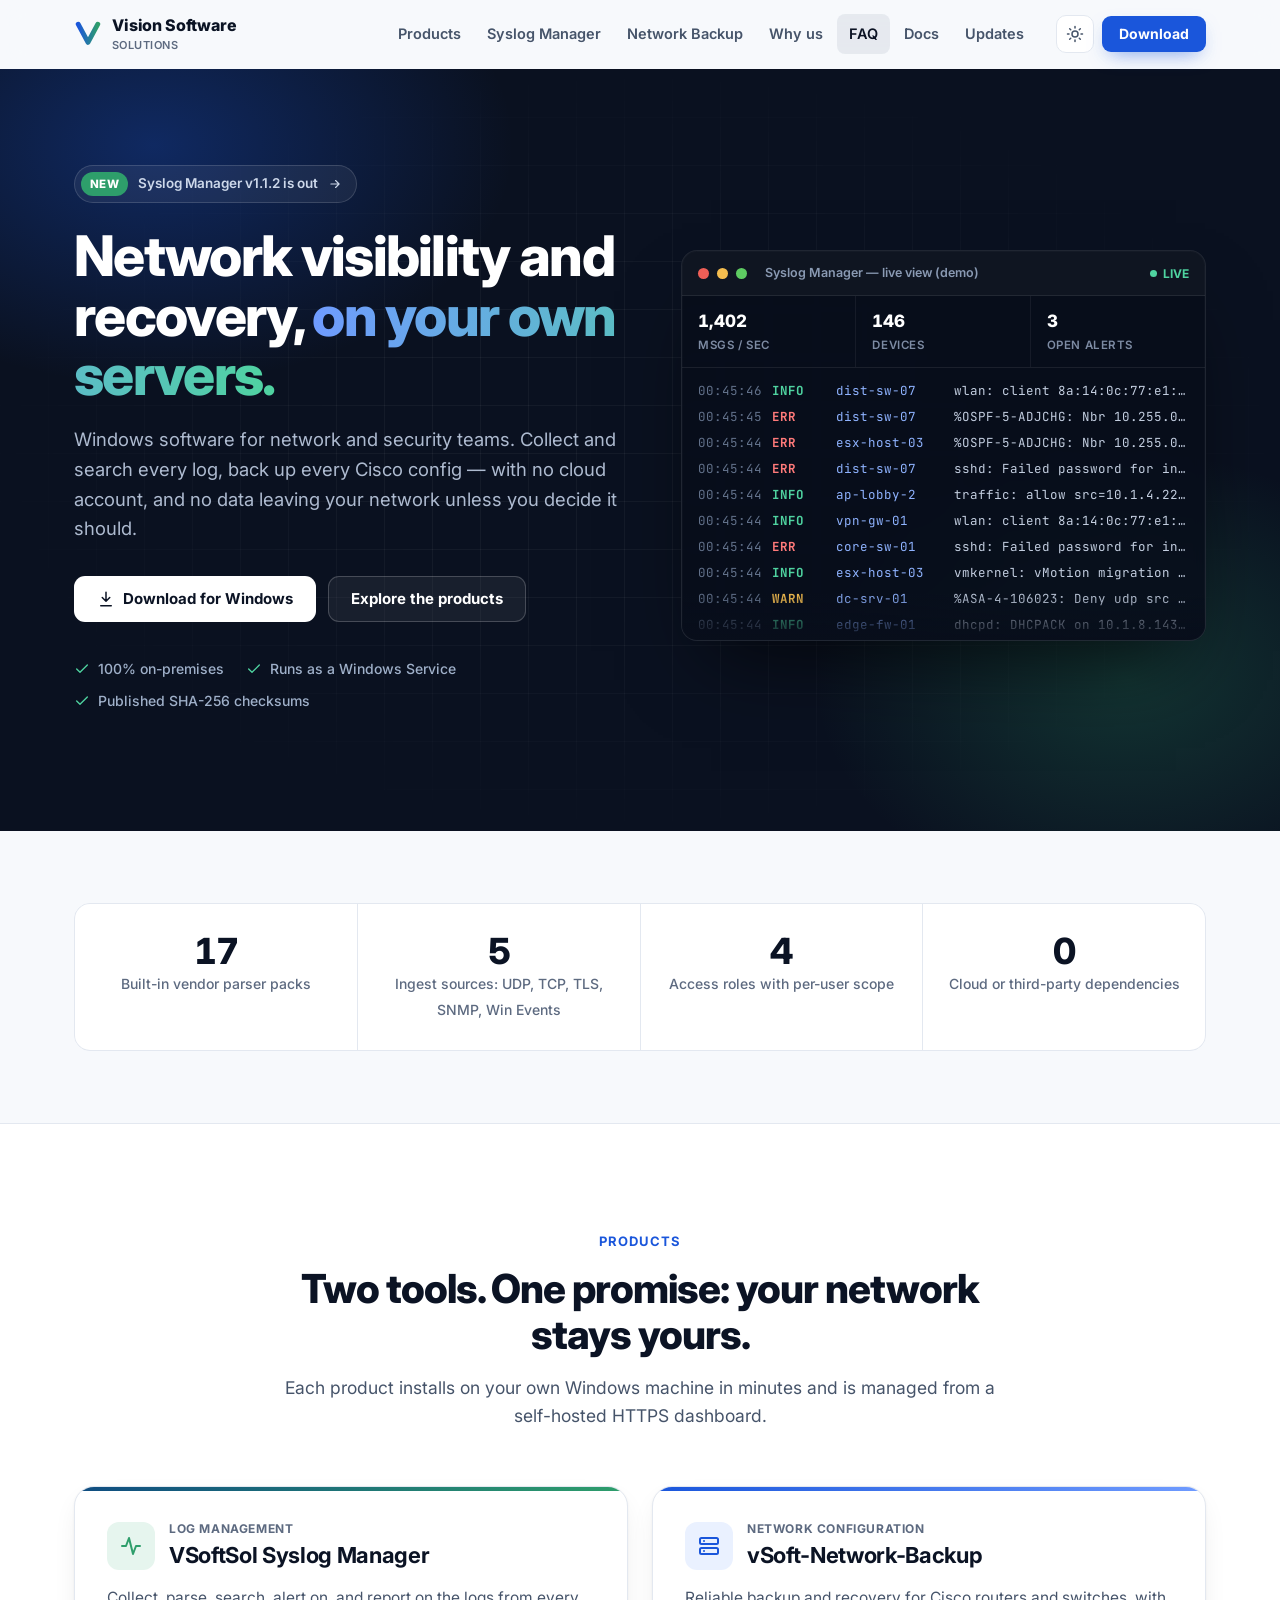
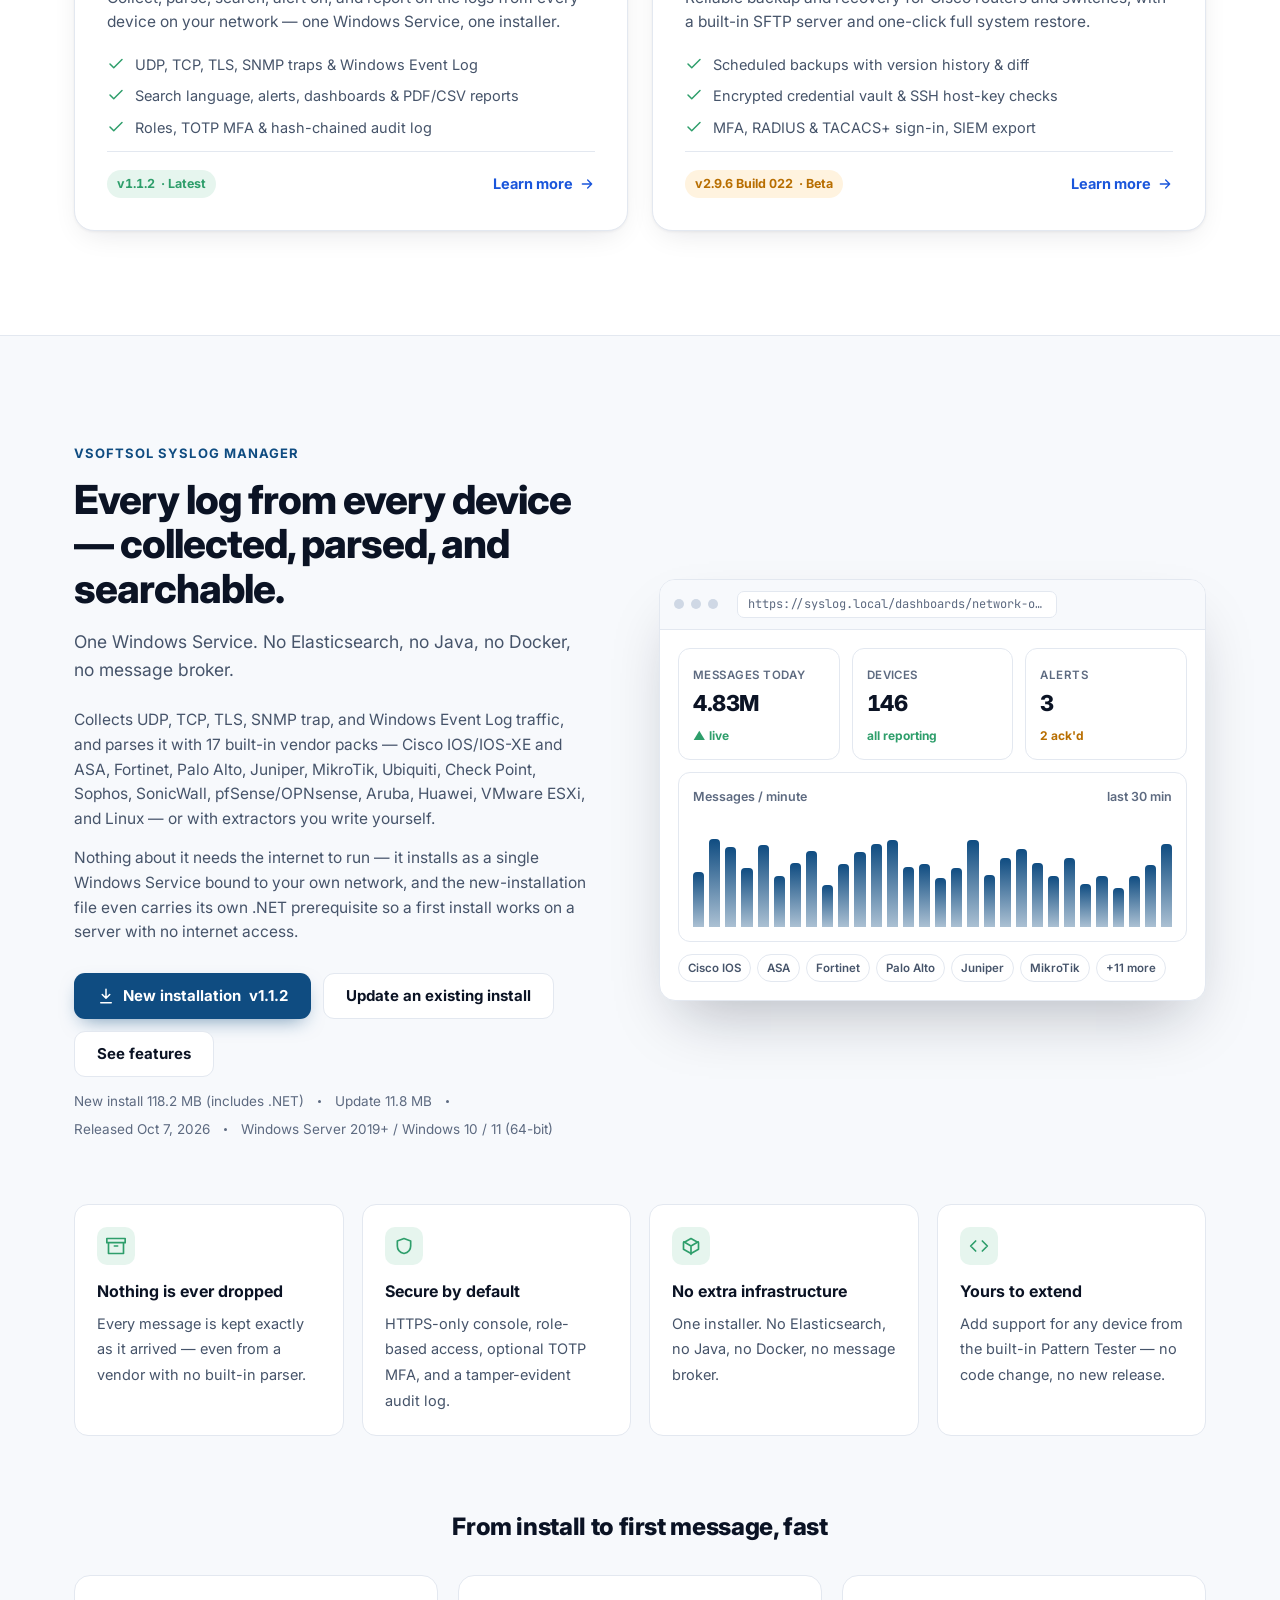
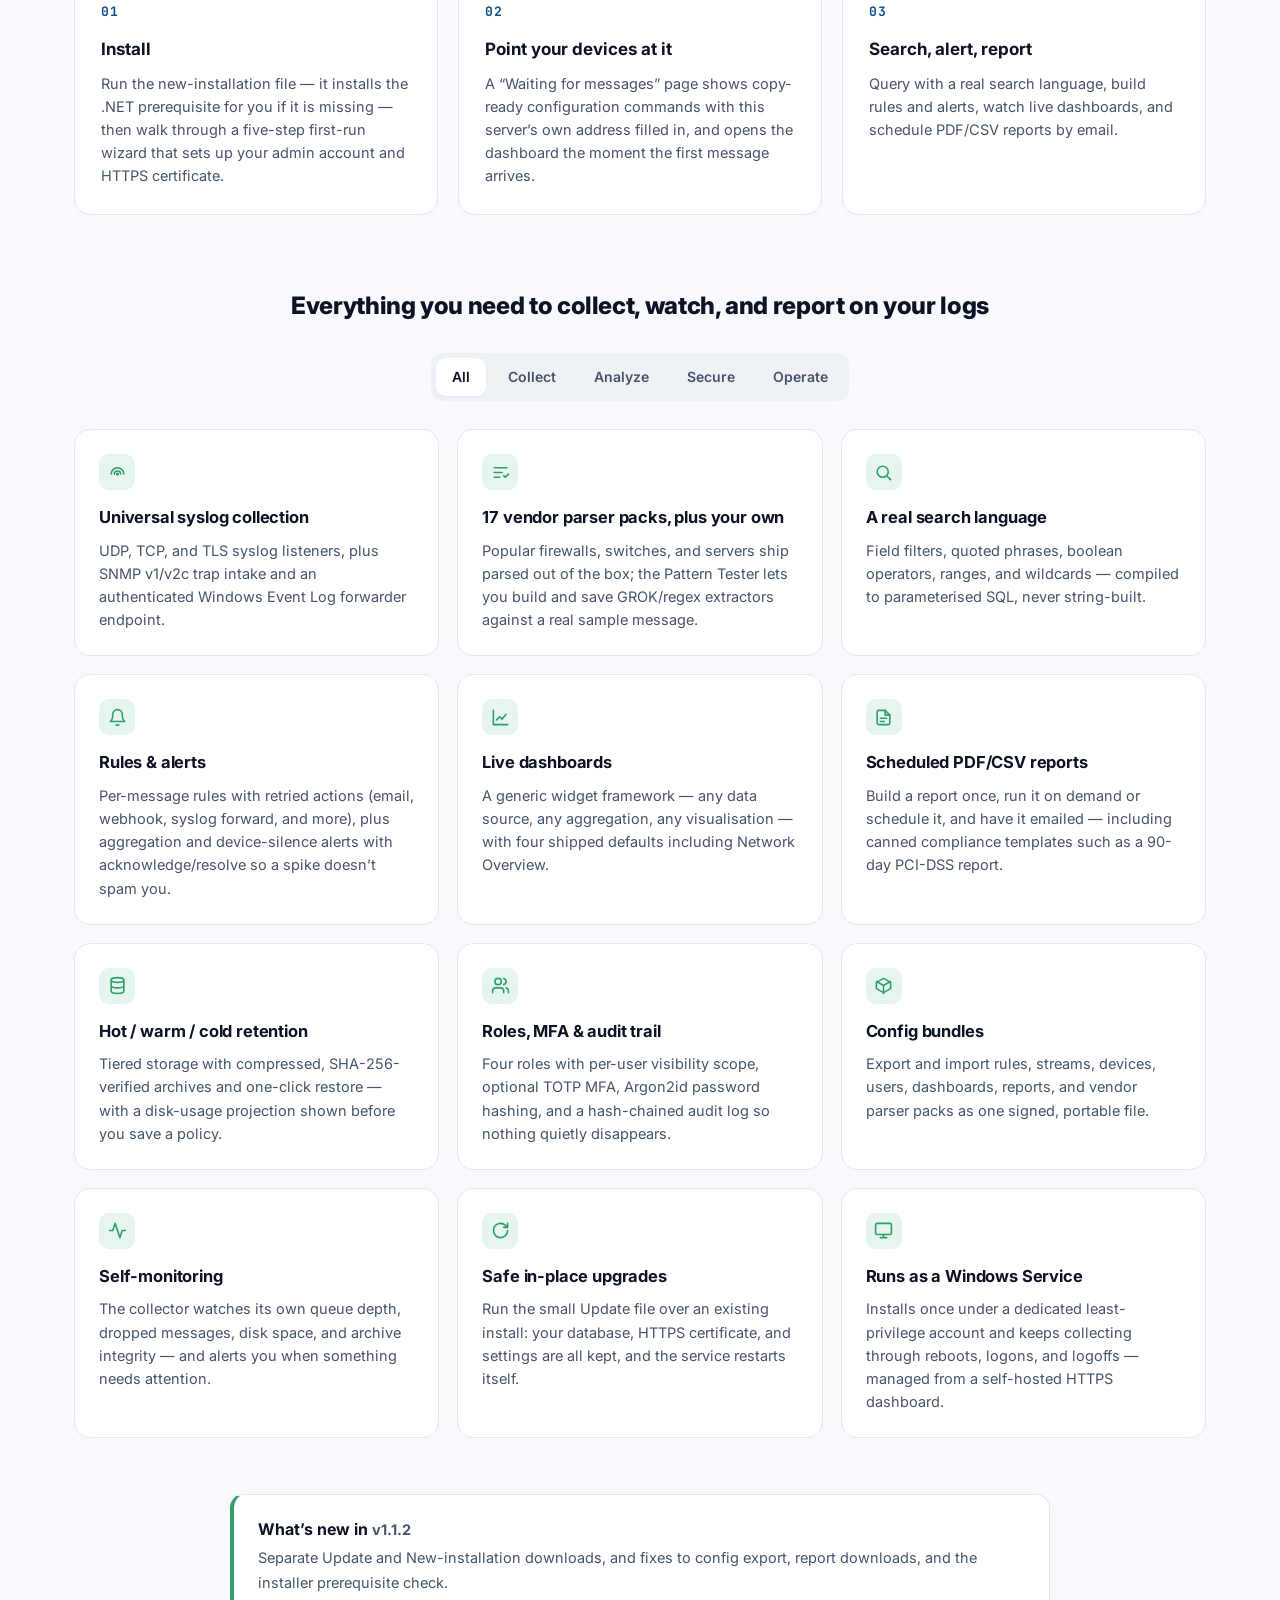
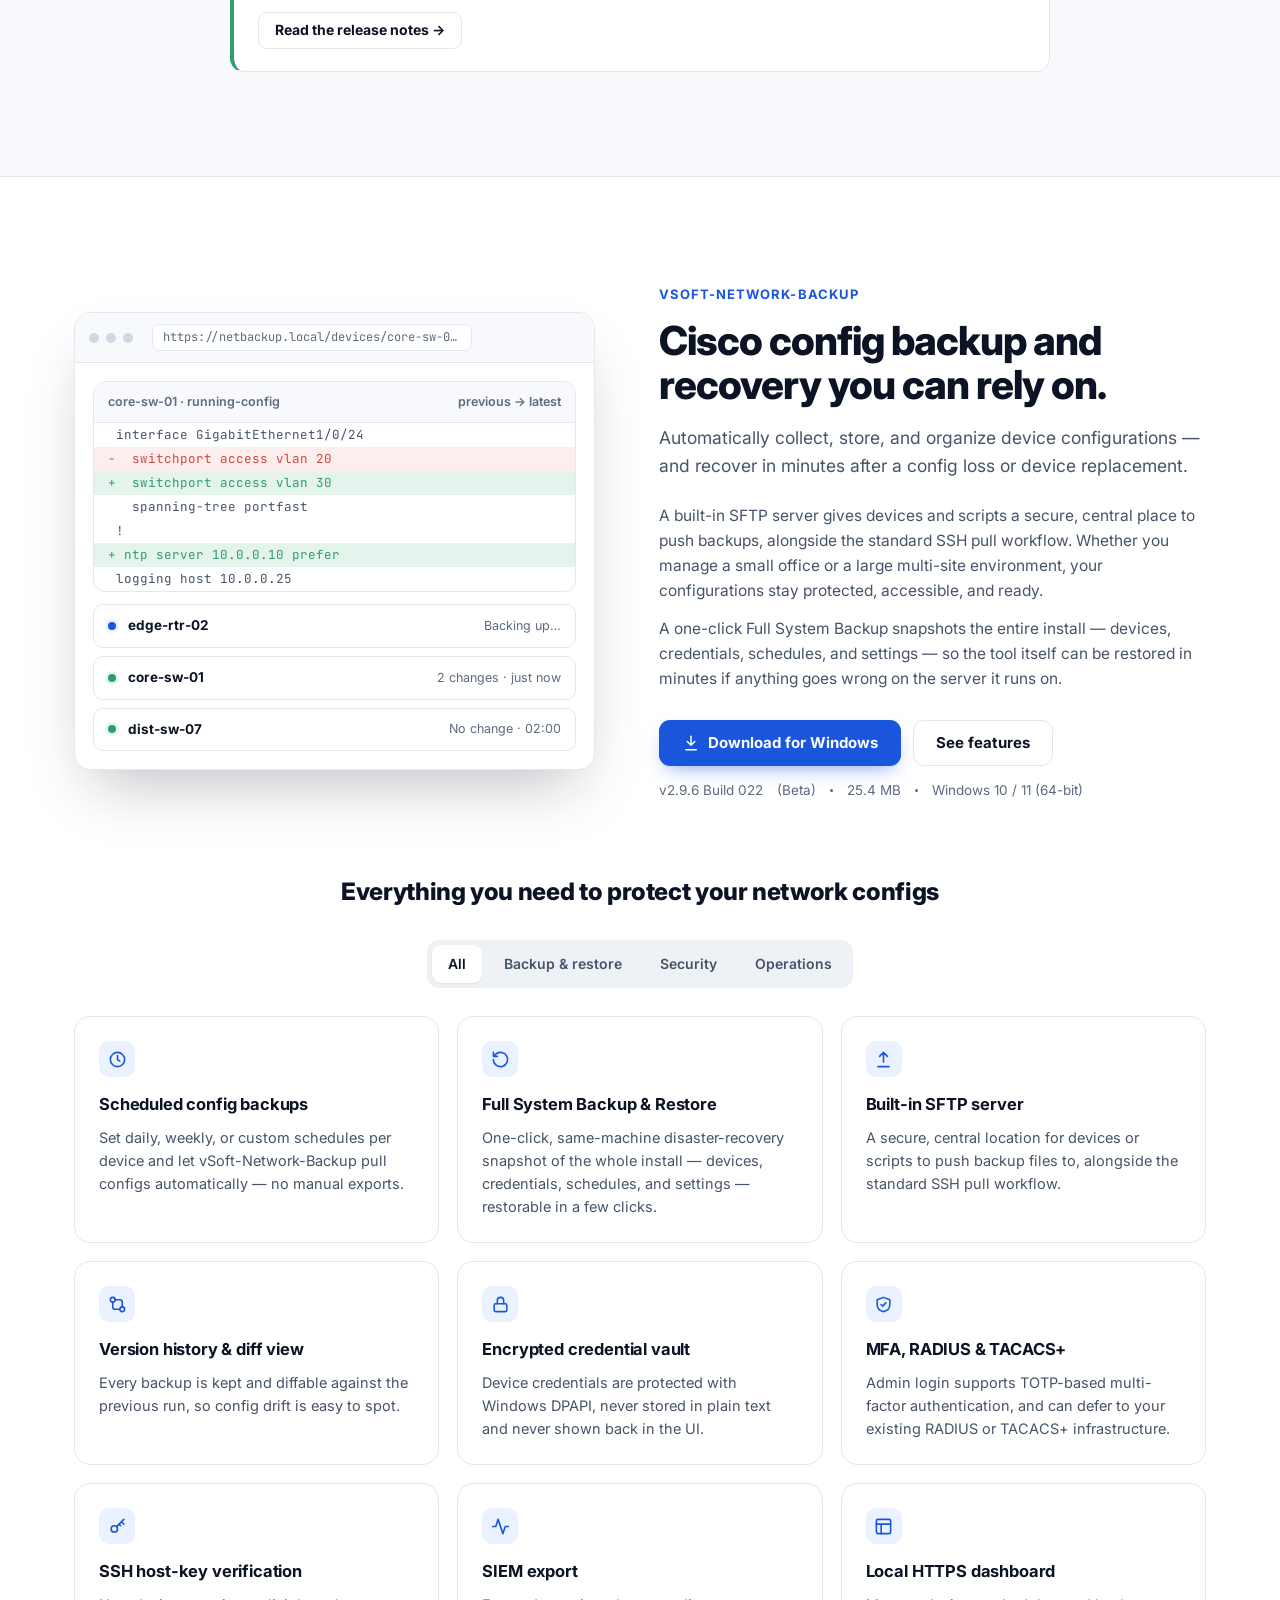
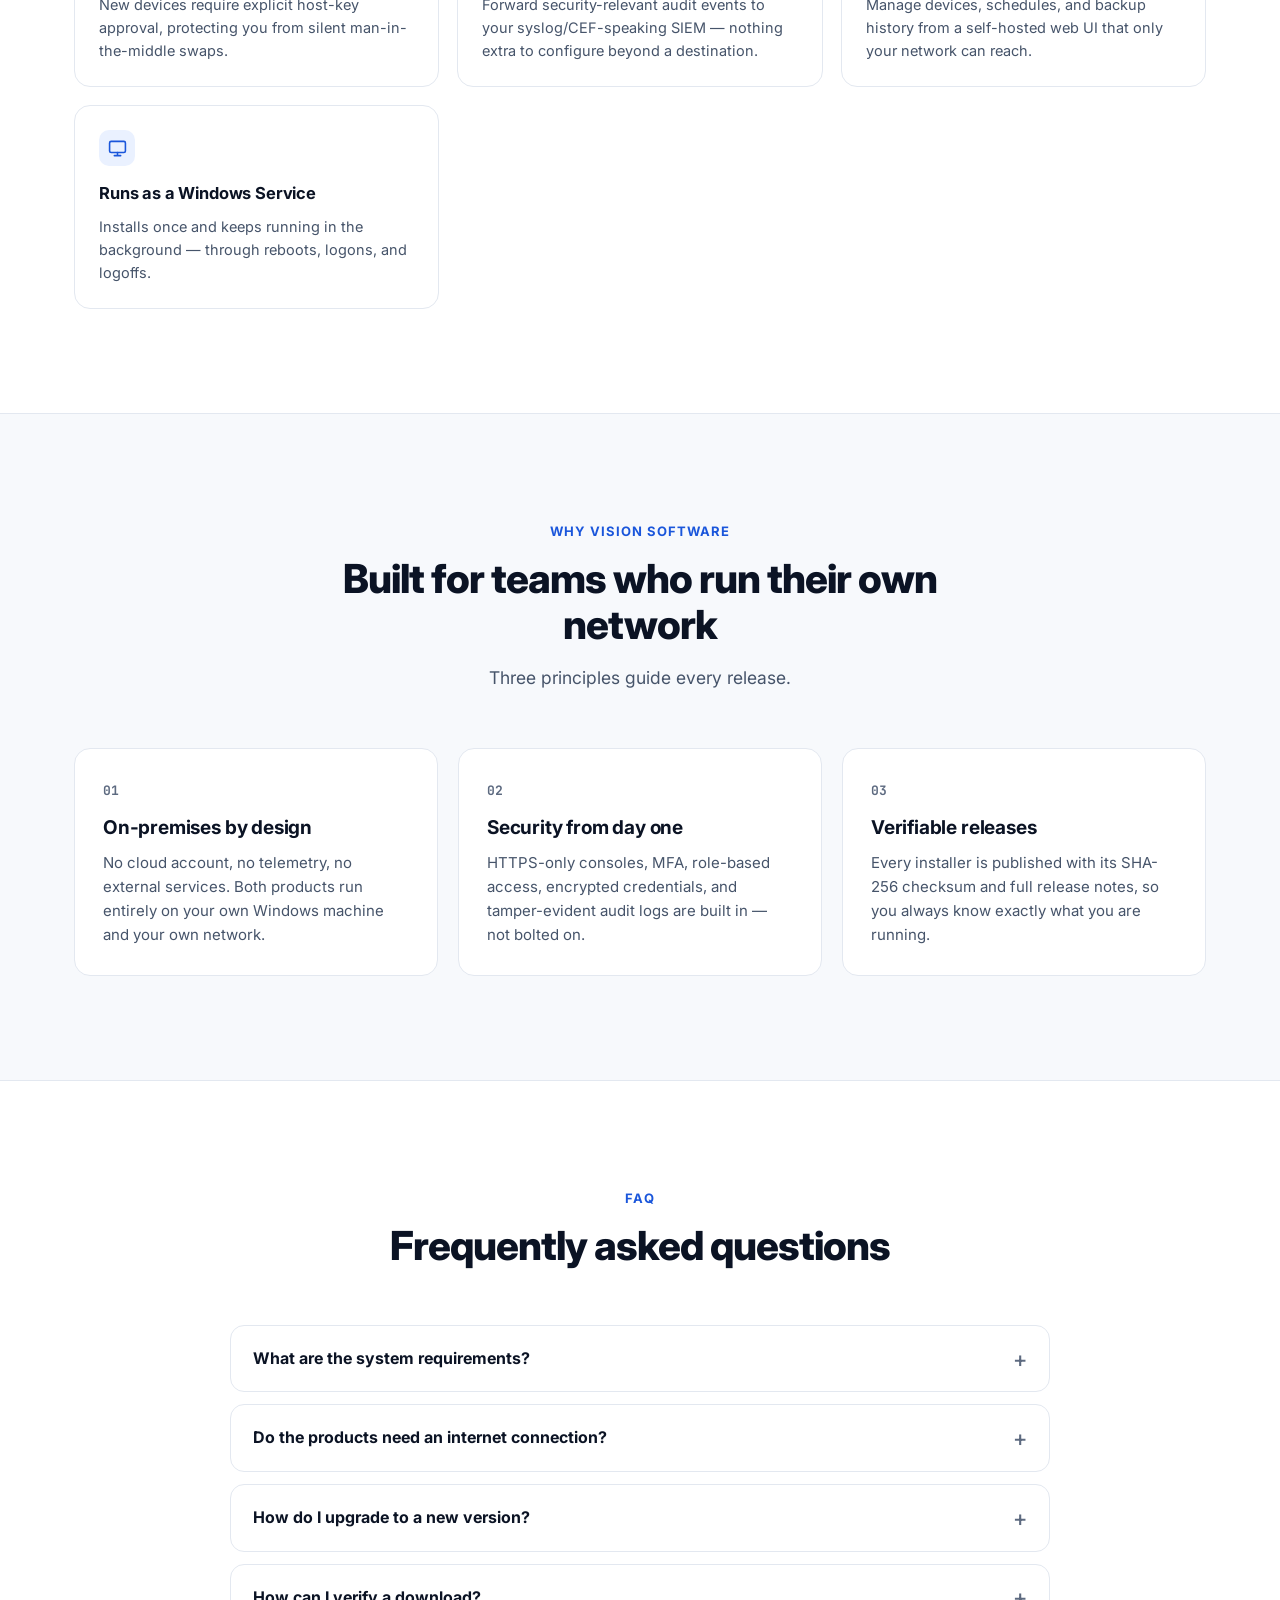
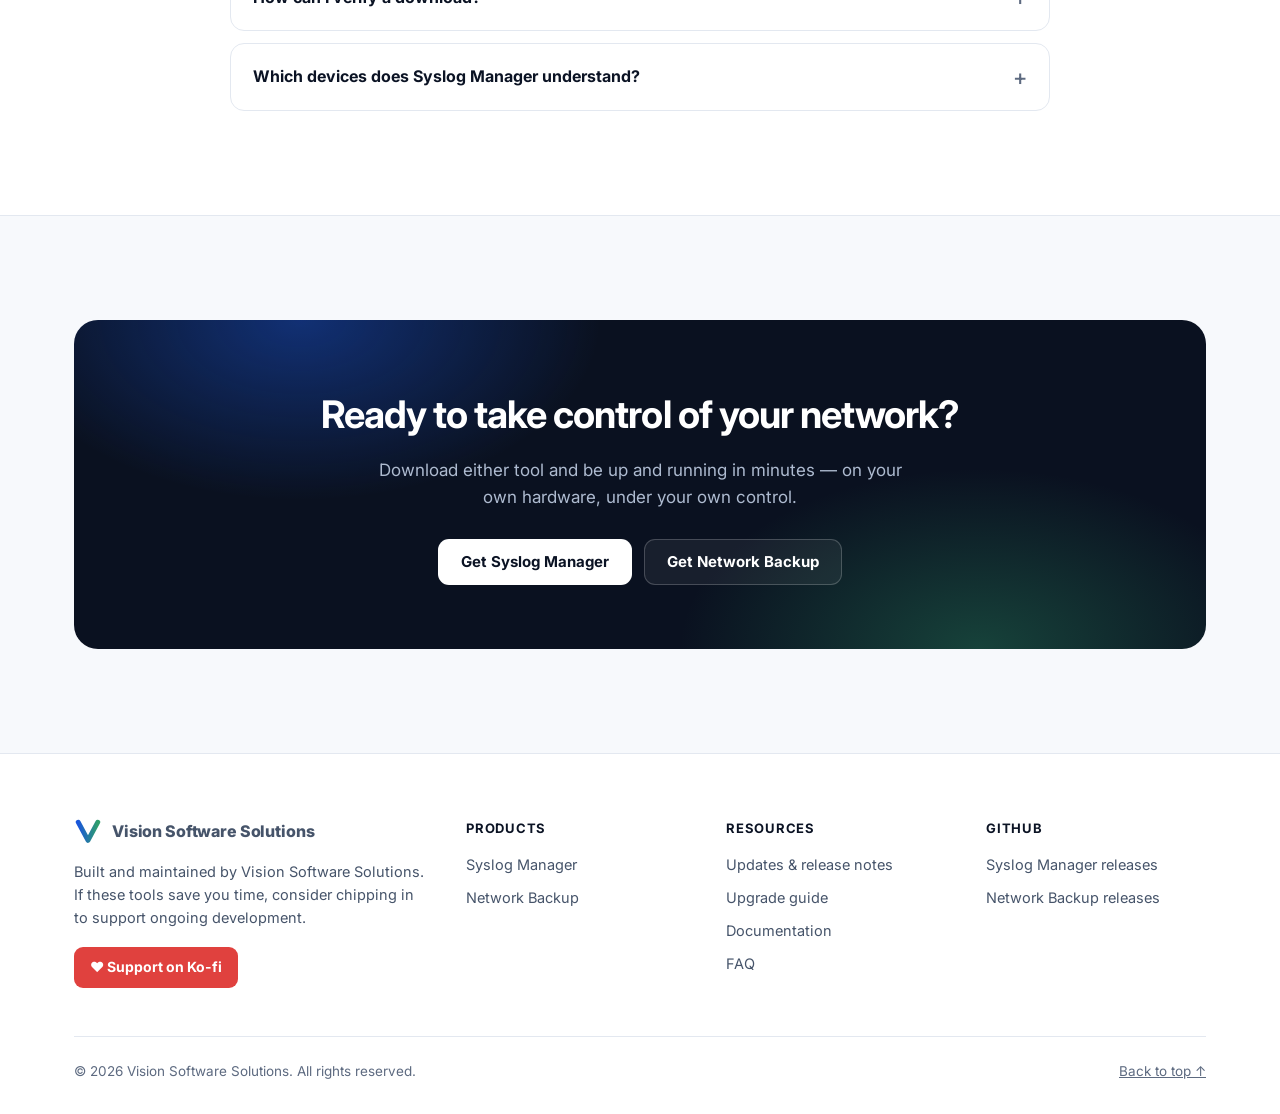
==== index.html @ a91b1355 "Syslog Manager v1.1.2: separate Update and New-installation downloads; correct unsigned-installer an" ====
<!doctype html>
<html lang="en">
<head>
<meta charset="utf-8">
<meta name="viewport" content="width=device-width, initial-scale=1">
<title>Vision Software Solutions — Windows tools for network &amp; security teams</title>
<meta name="description" content="On-premises Windows tools for network and security teams: VSoftSol Syslog Manager for syslog collection, search, alerting and reporting, and vSoft-Network-Backup for Cisco configuration backup and recovery.">
<meta name="theme-color" content="#0a1120">
<link rel="canonical" href="https://www.vsoftsol.com/">
<meta property="og:type" content="website">
<meta property="og:site_name" content="Vision Software Solutions">
<meta property="og:title" content="Vision Software Solutions — Windows tools for network &amp; security teams">
<meta property="og:description" content="On-premises syslog management and Cisco config backup for Windows. No cloud account required.">
<meta property="og:url" content="https://www.vsoftsol.com/">
<meta property="og:image" content="https://www.vsoftsol.com/og-image.png">
<meta name="twitter:card" content="summary_large_image">
<link rel="icon" href="/favicon.svg" type="image/svg+xml">
<link rel="preconnect" href="https://fonts.googleapis.com">
<link rel="preconnect" href="https://fonts.gstatic.com" crossorigin>
<link href="https://fonts.googleapis.com/css2?family=Inter:wght@400;500;600;700;800&family=JetBrains+Mono:wght@400;700&display=swap" rel="stylesheet">
<link rel="stylesheet" href="/styles.css">
<script src="/theme.js"></script>
<script type="application/ld+json">
{
  "@context": "https://schema.org",
  "@type": "Organization",
  "name": "Vision Software Solutions",
  "url": "https://www.vsoftsol.com/",
  "logo": "https://www.vsoftsol.com/favicon.svg"
}
</script>
</head>
<body>
<a class="skip" href="#main">Skip to content</a>

<header class="site-nav">
  <div class="wrap">
    <a class="brand" href="/" aria-label="Vision Software Solutions home">
      <svg viewBox="0 0 40 40" aria-hidden="true"><defs><linearGradient id="g1" x1="0" y1="0" x2="1" y2="0"><stop offset="0" stop-color="#1a56db"/><stop offset="1" stop-color="#2e9e6b"/></linearGradient></defs><path d="M6 6 L20 32 L34 6" fill="none" stroke="url(#g1)" stroke-width="7" stroke-linecap="round" stroke-linejoin="round"/></svg>
      <span>Vision Software<small>Solutions</small></span>
    </a>
    <nav class="links" id="site-links" aria-label="Main">
      <a href="#products">Products</a>
      <a href="#syslog-manager">Syslog Manager</a>
      <a href="#network-backup">Network Backup</a>
      <a href="#why">Why us</a>
      <a href="#faq">FAQ</a>
      <a href="/docs/">Docs</a>
      <a href="/updates.html">Updates</a>
    </nav>
    <div class="nav-actions">
      <button class="icon-btn theme-toggle" type="button" aria-label="Toggle dark mode">
        <svg class="i sun" viewBox="0 0 24 24"><circle cx="12" cy="12" r="4"/><path d="M12 2v2M12 20v2M4.9 4.9l1.4 1.4M17.7 17.7l1.4 1.4M2 12h2M20 12h2M4.9 19.1l1.4-1.4M17.7 6.3l1.4-1.4"/></svg>
        <svg class="i moon" viewBox="0 0 24 24"><path d="M21 12.8A9 9 0 1 1 11.2 3a7 7 0 0 0 9.8 9.8z"/></svg>
      </button>
      <a class="btn btn-blue btn-sm" href="#products">Download</a>
      <button class="icon-btn menu-toggle" type="button" aria-label="Open menu" aria-expanded="false" aria-controls="site-links">
        <svg class="i" viewBox="0 0 24 24"><path d="M4 7h16M4 12h16M4 17h16"/></svg>
      </button>
    </div>
  </div>
</header>

<main id="main">

  <!-- ===================== Hero ===================== -->
  <section class="hero">
    <div class="wrap hero-grid">
      <div>
        <a class="announce" href="/updates.html#syslog-manager-latest">
          <span class="pill">New</span>
          <span>Syslog Manager <span data-rel="syslog.version">v1.1.2</span> is out</span>
          <svg class="i" viewBox="0 0 24 24" width="14" height="14"><path d="M5 12h14m-6-6 6 6-6 6"/></svg>
        </a>
        <h1>Network visibility and recovery, <span class="grad-text">on your own servers.</span></h1>
        <p class="lead">Windows software for network and security teams. Collect and search every log, back up every Cisco config — with no cloud account, and no data leaving your network unless you decide it should.</p>
        <div class="cta-row">
          <a class="btn btn-light" href="#products">
            <svg class="i" viewBox="0 0 24 24"><path d="M12 3v12m0 0-5-5m5 5 5-5M5 21h14"/></svg>
            Download for Windows
          </a>
          <a class="btn btn-outline-light" href="#syslog-manager">Explore the products</a>
        </div>
        <ul class="trust">
          <li><svg class="i" viewBox="0 0 24 24"><path d="M20 6 9 17l-5-5"/></svg>100% on-premises</li>
          <li><svg class="i" viewBox="0 0 24 24"><path d="M20 6 9 17l-5-5"/></svg>Runs as a Windows Service</li>
          <li><svg class="i" viewBox="0 0 24 24"><path d="M20 6 9 17l-5-5"/></svg>Published SHA-256 checksums</li>
        </ul>
      </div>

      <div class="console reveal d1" aria-label="Illustration of the Syslog Manager live message view">
        <div class="console-bar">
          <i></i><i></i><i></i>
          <span class="title">Syslog Manager — live view (demo)</span>
          <span class="live">LIVE</span>
        </div>
        <div class="console-stats">
          <div><b id="c-rate">1,284</b><span>msgs / sec</span></div>
          <div><b id="c-dev">146</b><span>devices</span></div>
          <div><b id="c-alert">3</b><span>open alerts</span></div>
        </div>
        <div class="log" id="log" aria-hidden="true"></div>
      </div>
    </div>
  </section>

  <!-- ===================== Stats ===================== -->
  <section class="section tight">
    <div class="wrap">
      <div class="stats reveal">
        <div><b data-count="17">17</b><span>Built-in vendor parser packs</span></div>
        <div><b data-count="5">5</b><span>Ingest sources: UDP, TCP, TLS, SNMP, Win Events</span></div>
        <div><b data-count="4">4</b><span>Access roles with per-user scope</span></div>
        <div><b data-count="0">0</b><span>Cloud or third-party dependencies</span></div>
      </div>
    </div>
  </section>

  <!-- ===================== Products ===================== -->
  <section class="section alt" id="products">
    <div class="wrap">
      <div class="section-head reveal">
        <span class="eyebrow">Products</span>
        <h2>Two tools. One promise: your network stays yours.</h2>
        <p>Each product installs on your own Windows machine in minutes and is managed from a self-hosted HTTPS dashboard.</p>
      </div>

      <div class="product-picker">
        <a class="pick-card pb-syslog reveal" href="#syslog-manager">
          <div class="pick-head">
            <div class="pick-icon"><svg class="i" viewBox="0 0 24 24"><path d="M3 12h4l3-8 4 16 3-8h4"/></svg></div>
            <div>
              <div class="pick-badge">Log management</div>
              <h3>VSoftSol Syslog Manager</h3>
            </div>
          </div>
          <p>Collect, parse, search, alert on, and report on the logs from every device on your network — one Windows Service, one installer.</p>
          <ul class="pick-list">
            <li><svg class="i" viewBox="0 0 24 24"><path d="M20 6 9 17l-5-5"/></svg>UDP, TCP, TLS, SNMP traps &amp; Windows Event Log</li>
            <li><svg class="i" viewBox="0 0 24 24"><path d="M20 6 9 17l-5-5"/></svg>Search language, alerts, dashboards &amp; PDF/CSV reports</li>
            <li><svg class="i" viewBox="0 0 24 24"><path d="M20 6 9 17l-5-5"/></svg>Roles, TOTP MFA &amp; hash-chained audit log</li>
          </ul>
          <div class="pick-foot">
            <span class="chip"><span data-rel="syslog.version">v1.1.2</span> · Latest</span>
            <span class="go">Learn more <svg class="i" viewBox="0 0 24 24"><path d="M5 12h14m-6-6 6 6-6 6"/></svg></span>
          </div>
        </a>

        <a class="pick-card pb-blue reveal d1" href="#network-backup">
          <div class="pick-head">
            <div class="pick-icon"><svg class="i" viewBox="0 0 24 24"><rect x="3" y="4" width="18" height="6" rx="1.5"/><rect x="3" y="14" width="18" height="6" rx="1.5"/><path d="M7 7h.01M7 17h.01"/></svg></div>
            <div>
              <div class="pick-badge">Network configuration</div>
              <h3>vSoft-Network-Backup</h3>
            </div>
          </div>
          <p>Reliable backup and recovery for Cisco routers and switches, with a built-in SFTP server and one-click full system restore.</p>
          <ul class="pick-list">
            <li><svg class="i" viewBox="0 0 24 24"><path d="M20 6 9 17l-5-5"/></svg>Scheduled backups with version history &amp; diff</li>
            <li><svg class="i" viewBox="0 0 24 24"><path d="M20 6 9 17l-5-5"/></svg>Encrypted credential vault &amp; SSH host-key checks</li>
            <li><svg class="i" viewBox="0 0 24 24"><path d="M20 6 9 17l-5-5"/></svg>MFA, RADIUS &amp; TACACS+ sign-in, SIEM export</li>
          </ul>
          <div class="pick-foot">
            <span class="chip beta"><span data-rel="backup.version">v2.9.6 Build 022</span> · Beta</span>
            <span class="go">Learn more <svg class="i" viewBox="0 0 24 24"><path d="M5 12h14m-6-6 6 6-6 6"/></svg></span>
          </div>
        </a>
      </div>
    </div>
  </section>

  <!-- ===================== VSoftSol Syslog Manager ===================== -->
  <section class="section" id="syslog-manager">
    <div class="wrap">
      <div class="product-split">
        <div class="product-intro reveal">
          <span class="eyebrow syslog">VSoftSol Syslog Manager</span>
          <h2>Every log from every device — collected, parsed, and searchable.</h2>
          <p class="tagline">One Windows Service. No Elasticsearch, no Java, no Docker, no message broker.</p>
          <div class="about-copy">
            <p>Collects UDP, TCP, TLS, SNMP trap, and Windows Event Log traffic, and parses it with 17 built-in vendor packs — Cisco IOS/IOS-XE and ASA, Fortinet, Palo Alto, Juniper, MikroTik, Ubiquiti, Check Point, Sophos, SonicWall, pfSense/OPNsense, Aruba, Huawei, VMware ESXi, and Linux — or with extractors you write yourself.</p>
            <p>Nothing about it needs the internet to run — it installs as a single Windows Service bound to your own network, and the new-installation file even carries its own .NET prerequisite so a first install works on a server with no internet access.</p>
          </div>
          <div class="cta-row">
            <a class="btn btn-syslog" data-rel-href="syslogInstall.url" href="https://github.com/saqibtechnn/vsoftsol-syslog-manager/releases/latest">
              <svg class="i" viewBox="0 0 24 24"><path d="M12 3v12m0 0-5-5m5 5 5-5M5 21h14"/></svg>
              New installation <span data-rel="syslog.version">v1.1.2</span>
            </a>
            <a class="btn btn-ghost" data-rel-href="syslog.url" href="https://github.com/saqibtechnn/vsoftsol-syslog-manager/releases/latest">
              Update an existing install
            </a>
            <a class="btn btn-ghost" href="#sm-features">See features</a>
          </div>
          <div class="version-line">
            <span>New install <span data-rel="syslogInstall.size">118.2 MB</span> (includes .NET)</span><span class="dot"></span>
            <span>Update <span data-rel="syslog.size">11.8 MB</span></span><span class="dot"></span>
            <span>Released <span data-rel="syslog.date">Oct 7, 2026</span></span><span class="dot"></span>
            <span>Windows Server 2019+ / Windows 10 / 11 (64-bit)</span>
          </div>
        </div>

        <div class="window reveal d1" aria-label="Illustration of the Syslog Manager dashboard">
          <div class="window-bar"><i></i><i></i><i></i><span class="url">https://syslog.local/dashboards/network-overview</span></div>
          <div class="window-body">
            <div class="dash">
              <div class="kpi"><span>Messages today</span><b id="k-msgs">4.82M</b><em>▲ live</em></div>
              <div class="kpi"><span>Devices</span><b>146</b><em>all reporting</em></div>
              <div class="kpi"><span>Alerts</span><b>3</b><em style="color:var(--amber)">2 ack'd</em></div>
              <div class="chart">
                <div class="chart-head"><span>Messages / minute</span><span>last 30 min</span></div>
                <div class="bars" id="bars"></div>
              </div>
              <div class="vendor-row">
                <span>Cisco IOS</span><span>ASA</span><span>Fortinet</span><span>Palo Alto</span><span>Juniper</span><span>MikroTik</span><span>+11 more</span>
              </div>
            </div>
          </div>
        </div>
      </div>

      <div class="value-grid">
        <div class="value reveal"><div class="ico"><svg class="i" viewBox="0 0 24 24"><path d="M21 8v13H3V8M1 3h22v5H1zM10 12h4"/></svg></div><strong>Nothing is ever dropped</strong><span>Every message is kept exactly as it arrived — even from a vendor with no built-in parser.</span></div>
        <div class="value reveal d1"><div class="ico"><svg class="i" viewBox="0 0 24 24"><path d="M12 3 4 6v6c0 5 3.5 8 8 9 4.5-1 8-4 8-9V6z"/></svg></div><strong>Secure by default</strong><span>HTTPS-only console, role-based access, optional TOTP MFA, and a tamper-evident audit log.</span></div>
        <div class="value reveal d2"><div class="ico"><svg class="i" viewBox="0 0 24 24"><path d="M21 16V8l-9-5-9 5v8l9 5z"/><path d="m3.3 7 8.7 5 8.7-5M12 22V12"/></svg></div><strong>No extra infrastructure</strong><span>One installer. No Elasticsearch, no Java, no Docker, no message broker.</span></div>
        <div class="value reveal d3"><div class="ico"><svg class="i" viewBox="0 0 24 24"><path d="m16 18 6-6-6-6M8 6l-6 6 6 6"/></svg></div><strong>Yours to extend</strong><span>Add support for any device from the built-in Pattern Tester — no code change, no new release.</span></div>
      </div>

      <h3 class="section-title reveal">From install to first message, fast</h3>
      <div class="steps">
        <div class="step reveal"><h3>Install</h3><p>Run the new-installation file — it installs the .NET prerequisite for you if it is missing — then walk through a five-step first-run wizard that sets up your admin account and HTTPS certificate.</p></div>
        <div class="step reveal d1"><h3>Point your devices at it</h3><p>A “Waiting for messages” page shows copy-ready configuration commands with this server’s own address filled in, and opens the dashboard the moment the first message arrives.</p></div>
        <div class="step reveal d2"><h3>Search, alert, report</h3><p>Query with a real search language, build rules and alerts, watch live dashboards, and schedule PDF/CSV reports by email.</p></div>
      </div>

      <h3 class="section-title reveal" id="sm-features">Everything you need to collect, watch, and report on your logs</h3>
      <div class="feature-set syslog-features">
        <div class="tabs" role="group" aria-label="Syslog Manager feature categories">
          <button class="tab" aria-pressed="true" data-filter="all">All</button>
          <button class="tab" aria-pressed="false" data-filter="collect">Collect</button>
          <button class="tab" aria-pressed="false" data-filter="analyze">Analyze</button>
          <button class="tab" aria-pressed="false" data-filter="secure">Secure</button>
          <button class="tab" aria-pressed="false" data-filter="operate">Operate</button>
        </div>
        <div class="feature-grid">
          <div class="feature-card" data-cat="collect"><div class="ico"><svg class="i" viewBox="0 0 24 24"><path d="M4 14a8 8 0 0 1 16 0M8 14a4 4 0 0 1 8 0"/><circle cx="12" cy="14" r="1"/></svg></div><h3>Universal syslog collection</h3><p>UDP, TCP, and TLS syslog listeners, plus SNMP v1/v2c trap intake and an authenticated Windows Event Log forwarder endpoint.</p></div>
          <div class="feature-card" data-cat="collect"><div class="ico"><svg class="i" viewBox="0 0 24 24"><path d="M4 6h16M4 12h10M4 18h7"/><path d="m16 16 2 2 4-4"/></svg></div><h3>17 vendor parser packs, plus your own</h3><p>Popular firewalls, switches, and servers ship parsed out of the box; the Pattern Tester lets you build and save GROK/regex extractors against a real sample message.</p></div>
          <div class="feature-card" data-cat="analyze"><div class="ico"><svg class="i" viewBox="0 0 24 24"><circle cx="11" cy="11" r="7"/><path d="m21 21-4.3-4.3"/></svg></div><h3>A real search language</h3><p>Field filters, quoted phrases, boolean operators, ranges, and wildcards — compiled to parameterised SQL, never string-built.</p></div>
          <div class="feature-card" data-cat="analyze"><div class="ico"><svg class="i" viewBox="0 0 24 24"><path d="M6 8a6 6 0 0 1 12 0c0 7 3 9 3 9H3s3-2 3-9M10.3 21a1.9 1.9 0 0 0 3.4 0"/></svg></div><h3>Rules &amp; alerts</h3><p>Per-message rules with retried actions (email, webhook, syslog forward, and more), plus aggregation and device-silence alerts with acknowledge/resolve so a spike doesn’t spam you.</p></div>
          <div class="feature-card" data-cat="analyze"><div class="ico"><svg class="i" viewBox="0 0 24 24"><path d="M3 3v18h18M7 15l4-4 3 3 5-6"/></svg></div><h3>Live dashboards</h3><p>A generic widget framework — any data source, any aggregation, any visualisation — with four shipped defaults including Network Overview.</p></div>
          <div class="feature-card" data-cat="analyze"><div class="ico"><svg class="i" viewBox="0 0 24 24"><path d="M14 3H6a2 2 0 0 0-2 2v14a2 2 0 0 0 2 2h12a2 2 0 0 0 2-2V9z"/><path d="M14 3v6h6M8 13h8M8 17h5"/></svg></div><h3>Scheduled PDF/CSV reports</h3><p>Build a report once, run it on demand or schedule it, and have it emailed — including canned compliance templates such as a 90-day PCI-DSS report.</p></div>
          <div class="feature-card" data-cat="operate"><div class="ico"><svg class="i" viewBox="0 0 24 24"><ellipse cx="12" cy="5" rx="8" ry="3"/><path d="M4 5v14c0 1.7 3.6 3 8 3s8-1.3 8-3V5M4 12c0 1.7 3.6 3 8 3s8-1.3 8-3"/></svg></div><h3>Hot / warm / cold retention</h3><p>Tiered storage with compressed, SHA-256-verified archives and one-click restore — with a disk-usage projection shown before you save a policy.</p></div>
          <div class="feature-card" data-cat="secure"><div class="ico"><svg class="i" viewBox="0 0 24 24"><path d="M16 21v-2a4 4 0 0 0-4-4H6a4 4 0 0 0-4 4v2"/><circle cx="9" cy="7" r="4"/><path d="M22 21v-2a4 4 0 0 0-3-3.9M16 3.1a4 4 0 0 1 0 7.8"/></svg></div><h3>Roles, MFA &amp; audit trail</h3><p>Four roles with per-user visibility scope, optional TOTP MFA, Argon2id password hashing, and a hash-chained audit log so nothing quietly disappears.</p></div>
          <div class="feature-card" data-cat="secure"><div class="ico"><svg class="i" viewBox="0 0 24 24"><path d="M21 16V8l-9-5-9 5v8l9 5z"/><path d="m3.3 7 8.7 5 8.7-5M12 22V12"/></svg></div><h3>Config bundles</h3><p>Export and import rules, streams, devices, users, dashboards, reports, and vendor parser packs as one signed, portable file.</p></div>
          <div class="feature-card" data-cat="operate"><div class="ico"><svg class="i" viewBox="0 0 24 24"><path d="M22 12h-4l-3 9L9 3l-3 9H2"/></svg></div><h3>Self-monitoring</h3><p>The collector watches its own queue depth, dropped messages, disk space, and archive integrity — and alerts you when something needs attention.</p></div>
          <div class="feature-card" data-cat="secure"><div class="ico"><svg class="i" viewBox="0 0 24 24"><path d="M21 12a9 9 0 1 1-3-6.7L21 8M21 3v5h-5"/></svg></div><h3>Safe in-place upgrades</h3><p>Run the small Update file over an existing install: your database, HTTPS certificate, and settings are all kept, and the service restarts itself.</p></div>
          <div class="feature-card" data-cat="operate"><div class="ico"><svg class="i" viewBox="0 0 24 24"><rect x="2" y="3" width="20" height="14" rx="2"/><path d="M8 21h8M12 17v4"/></svg></div><h3>Runs as a Windows Service</h3><p>Installs once under a dedicated least-privilege account and keeps collecting through reboots, logons, and logoffs — managed from a self-hosted HTTPS dashboard.</p></div>
        </div>
      </div>

      <div class="whatsnew reveal">
        <div><strong>What’s new in <span data-rel="syslog.version">v1.1.2</span></strong><span>Separate Update and New-installation downloads, and fixes to config export, report downloads, and the installer prerequisite check.</span></div>
        <a class="btn btn-ghost btn-sm" href="/updates.html#syslog-manager-latest">Read the release notes →</a>
      </div>
    </div>
  </section>

  <!-- ===================== vSoft-Network-Backup ===================== -->
  <section class="section alt" id="network-backup">
    <div class="wrap">
      <div class="product-split reverse">
        <div class="product-intro reveal">
          <span class="eyebrow">vSoft-Network-Backup</span>
          <h2>Cisco config backup and recovery you can rely on.</h2>
          <p class="tagline">Automatically collect, store, and organize device configurations — and recover in minutes after a config loss or device replacement.</p>
          <div class="about-copy">
            <p>A built-in SFTP server gives devices and scripts a secure, central place to push backups, alongside the standard SSH pull workflow. Whether you manage a small office or a large multi-site environment, your configurations stay protected, accessible, and ready.</p>
            <p>A one-click Full System Backup snapshots the entire install — devices, credentials, schedules, and settings — so the tool itself can be restored in minutes if anything goes wrong on the server it runs on.</p>
          </div>
          <div class="cta-row">
            <a class="btn btn-blue" data-rel-href="backup.url" href="https://github.com/saqibtechnn/vSoft-Baclup-Updates/releases/latest/download/CiscoConfigBackup-Beta-Setup.exe">
              <svg class="i" viewBox="0 0 24 24"><path d="M12 3v12m0 0-5-5m5 5 5-5M5 21h14"/></svg>
              Download for Windows
            </a>
            <a class="btn btn-ghost" href="#nb-features">See features</a>
          </div>
          <div class="version-line">
            <span data-rel="backup.version">v2.9.6 Build 022</span> (Beta)<span class="dot"></span>
            <span data-rel="backup.size">25.4 MB</span><span class="dot"></span>
            <span>Windows 10 / 11 (64-bit)</span>
          </div>
        </div>

        <div class="window reveal d1" aria-label="Illustration of a configuration diff in vSoft-Network-Backup">
          <div class="window-bar"><i></i><i></i><i></i><span class="url">https://netbackup.local/devices/core-sw-01/diff</span></div>
          <div class="window-body">
            <div class="diff">
              <div class="diff-head"><span>core-sw-01 · running-config</span><span>previous → latest</span></div>
              <div class="diff-line"> interface GigabitEthernet1/0/24</div>
              <div class="diff-line del">-  switchport access vlan 20</div>
              <div class="diff-line add">+  switchport access vlan 30</div>
              <div class="diff-line">   spanning-tree portfast</div>
              <div class="diff-line"> !</div>
              <div class="diff-line add">+ ntp server 10.0.0.10 prefer</div>
              <div class="diff-line"> logging host 10.0.0.25</div>
            </div>
            <div class="device-list">
              <div class="device"><span class="status-dot run"></span><b>edge-rtr-02</b><span class="meta">Backing up…</span></div>
              <div class="device"><span class="status-dot"></span><b>core-sw-01</b><span class="meta">2 changes · just now</span></div>
              <div class="device"><span class="status-dot"></span><b>dist-sw-07</b><span class="meta">No change · 02:00</span></div>
            </div>
          </div>
        </div>
      </div>

      <h3 class="section-title reveal" id="nb-features">Everything you need to protect your network configs</h3>
      <div class="feature-set">
        <div class="tabs" role="group" aria-label="Network Backup feature categories">
          <button class="tab" aria-pressed="true" data-filter="all">All</button>
          <button class="tab" aria-pressed="false" data-filter="backup">Backup &amp; restore</button>
          <button class="tab" aria-pressed="false" data-filter="secure">Security</button>
          <button class="tab" aria-pressed="false" data-filter="operate">Operations</button>
        </div>
        <div class="feature-grid">
          <div class="feature-card" data-cat="backup"><div class="ico"><svg class="i" viewBox="0 0 24 24"><circle cx="12" cy="12" r="9"/><path d="M12 7v5l3 2"/></svg></div><h3>Scheduled config backups</h3><p>Set daily, weekly, or custom schedules per device and let vSoft-Network-Backup pull configs automatically — no manual exports.</p></div>
          <div class="feature-card" data-cat="backup"><div class="ico"><svg class="i" viewBox="0 0 24 24"><path d="M3 12a9 9 0 1 0 3-6.7L3 8M3 3v5h5"/></svg></div><h3>Full System Backup &amp; Restore</h3><p>One-click, same-machine disaster-recovery snapshot of the whole install — devices, credentials, schedules, and settings — restorable in a few clicks.</p></div>
          <div class="feature-card" data-cat="backup"><div class="ico"><svg class="i" viewBox="0 0 24 24"><path d="M12 15V3m0 0L7 8m5-5 5 5M5 21h14"/></svg></div><h3>Built-in SFTP server</h3><p>A secure, central location for devices or scripts to push backup files to, alongside the standard SSH pull workflow.</p></div>
          <div class="feature-card" data-cat="backup"><div class="ico"><svg class="i" viewBox="0 0 24 24"><circle cx="6" cy="6" r="3"/><circle cx="18" cy="18" r="3"/><path d="M6 9v6a3 3 0 0 0 3 3h6M18 15V9a3 3 0 0 0-3-3H9"/></svg></div><h3>Version history &amp; diff view</h3><p>Every backup is kept and diffable against the previous run, so config drift is easy to spot.</p></div>
          <div class="feature-card" data-cat="secure"><div class="ico"><svg class="i" viewBox="0 0 24 24"><rect x="4" y="11" width="16" height="10" rx="2"/><path d="M8 11V7a4 4 0 0 1 8 0v4"/></svg></div><h3>Encrypted credential vault</h3><p>Device credentials are protected with Windows DPAPI, never stored in plain text and never shown back in the UI.</p></div>
          <div class="feature-card" data-cat="secure"><div class="ico"><svg class="i" viewBox="0 0 24 24"><path d="M12 3 4 6v6c0 5 3.5 8 8 9 4.5-1 8-4 8-9V6z"/><path d="m9 12 2 2 4-4"/></svg></div><h3>MFA, RADIUS &amp; TACACS+</h3><p>Admin login supports TOTP-based multi-factor authentication, and can defer to your existing RADIUS or TACACS+ infrastructure.</p></div>
          <div class="feature-card" data-cat="secure"><div class="ico"><svg class="i" viewBox="0 0 24 24"><circle cx="8" cy="15" r="4"/><path d="m10.8 12.2 9.2-9.2M17 6l3 3M14 9l2 2"/></svg></div><h3>SSH host-key verification</h3><p>New devices require explicit host-key approval, protecting you from silent man-in-the-middle swaps.</p></div>
          <div class="feature-card" data-cat="operate"><div class="ico"><svg class="i" viewBox="0 0 24 24"><path d="M22 12h-4l-3 9L9 3l-3 9H2"/></svg></div><h3>SIEM export</h3><p>Forward security-relevant audit events to your syslog/CEF-speaking SIEM — nothing extra to configure beyond a destination.</p></div>
          <div class="feature-card" data-cat="operate"><div class="ico"><svg class="i" viewBox="0 0 24 24"><rect x="3" y="3" width="18" height="18" rx="2"/><path d="M3 9h18M9 21V9"/></svg></div><h3>Local HTTPS dashboard</h3><p>Manage devices, schedules, and backup history from a self-hosted web UI that only your network can reach.</p></div>
          <div class="feature-card" data-cat="operate"><div class="ico"><svg class="i" viewBox="0 0 24 24"><rect x="2" y="3" width="20" height="14" rx="2"/><path d="M8 21h8M12 17v4"/></svg></div><h3>Runs as a Windows Service</h3><p>Installs once and keeps running in the background — through reboots, logons, and logoffs.</p></div>
        </div>
      </div>
    </div>
  </section>

  <!-- ===================== Why ===================== -->
  <section class="section" id="why">
    <div class="wrap">
      <div class="section-head reveal">
        <span class="eyebrow">Why Vision Software</span>
        <h2>Built for teams who run their own network</h2>
        <p>Three principles guide every release.</p>
      </div>
      <div class="principles">
        <div class="principle reveal"><span class="num">01</span><h3>On-premises by design</h3><p>No cloud account, no telemetry, no external services. Both products run entirely on your own Windows machine and your own network.</p></div>
        <div class="principle reveal d1"><span class="num">02</span><h3>Security from day one</h3><p>HTTPS-only consoles, MFA, role-based access, encrypted credentials, and tamper-evident audit logs are built in — not bolted on.</p></div>
        <div class="principle reveal d2"><span class="num">03</span><h3>Verifiable releases</h3><p>Every installer is published with its SHA-256 checksum and full release notes, so you always know exactly what you are running.</p></div>
      </div>
    </div>
  </section>

  <!-- ===================== FAQ ===================== -->
  <section class="section alt" id="faq">
    <div class="wrap">
      <div class="section-head reveal">
        <span class="eyebrow">FAQ</span>
        <h2>Frequently asked questions</h2>
      </div>
      <div class="faq reveal">
        <details>
          <summary>What are the system requirements?</summary>
          <p>Syslog Manager runs on Windows Server 2019 or later, or Windows 10 / 11 (64-bit), and needs the ASP.NET Core 8 Runtime (Hosting Bundle) installed first. vSoft-Network-Backup runs on Windows 10 / 11 (64-bit). Run both installers as Administrator.</p>
        </details>
        <details>
          <summary>Do the products need an internet connection?</summary>
          <p>No. Both run entirely on your own network. Syslog Manager does not need the internet to run; you fetch new releases yourself from this site or GitHub and verify them against the published SHA-256.</p>
        </details>
        <details>
          <summary>How do I upgrade to a new version?</summary>
          <p>Download the latest installer and run it as Administrator over your existing install — no need to uninstall first. Your data, settings, and certificates are preserved. See the <a href="/updates.html#how-to-update">upgrade guide</a> for details.</p>
        </details>
        <details>
          <summary>How can I verify a download?</summary>
          <p>Each release lists its SHA-256 checksum on the <a href="/updates.html">Updates page</a>. On Windows, run <code>certutil -hashfile &lt;file&gt; SHA256</code> and compare the result.</p>
        </details>
        <details>
          <summary>Which devices does Syslog Manager understand?</summary>
          <p>It stores every message it receives, from any device. 17 built-in packs parse Cisco IOS/IOS-XE and ASA, Fortinet, Palo Alto, Juniper, MikroTik, Ubiquiti, Check Point, Sophos, SonicWall, pfSense/OPNsense, Aruba, Huawei, VMware ESXi, and Linux — and the Pattern Tester lets you add your own.</p>
        </details>
      </div>
    </div>
  </section>

  <!-- ===================== CTA ===================== -->
  <section class="section">
    <div class="wrap">
      <div class="cta-band reveal">
        <h2>Ready to take control of your network?</h2>
        <p>Download either tool and be up and running in minutes — on your own hardware, under your own control.</p>
        <div class="cta-row">
          <a class="btn btn-light" data-rel-href="syslog.url" href="https://github.com/saqibtechnn/vsoftsol-syslog-manager/releases/latest">Get Syslog Manager</a>
          <a class="btn btn-outline-light" data-rel-href="backup.url" href="https://github.com/saqibtechnn/vSoft-Baclup-Updates/releases/latest/download/CiscoConfigBackup-Beta-Setup.exe">Get Network Backup</a>
        </div>
      </div>
    </div>
  </section>

</main>

<footer class="site-footer">
  <div class="wrap">
    <div class="footer-grid">
      <div>
        <a class="brand" href="/">
          <svg viewBox="0 0 40 40" aria-hidden="true"><path d="M6 6 L20 32 L34 6" fill="none" stroke="url(#g1)" stroke-width="7" stroke-linecap="round" stroke-linejoin="round"/></svg>
          <span>Vision Software Solutions</span>
        </a>
        <p class="support">Built and maintained by Vision Software Solutions. If these tools save you time, consider chipping in to support ongoing development.</p>
        <a class="kofi" href="https://ko-fi.com/vsoft" target="_blank" rel="noopener">♥ Support on Ko-fi</a>
      </div>
      <div>
        <h4>Products</h4>
        <ul>
          <li><a href="/#syslog-manager">Syslog Manager</a></li>
          <li><a href="/#network-backup">Network Backup</a></li>
        </ul>
      </div>
      <div>
        <h4>Resources</h4>
        <ul>
          <li><a href="/updates.html">Updates &amp; release notes</a></li>
          <li><a href="/updates.html#how-to-update">Upgrade guide</a></li>
          <li><a href="/docs/">Documentation</a></li>
          <li><a href="/#faq">FAQ</a></li>
        </ul>
      </div>
      <div>
        <h4>GitHub</h4>
        <ul>
          <li><a href="https://github.com/saqibtechnn/vsoftsol-syslog-manager/releases" target="_blank" rel="noopener">Syslog Manager releases</a></li>
          <li><a href="https://github.com/saqibtechnn/vSoft-Baclup-Updates/releases" target="_blank" rel="noopener">Network Backup releases</a></li>
        </ul>
      </div>
    </div>
    <div class="footer-bottom">
      <span>© <span class="year">2026</span> Vision Software Solutions. All rights reserved.</span>
      <a href="#main">Back to top ↑</a>
    </div>
  </div>
</footer>

<script src="/app.js" defer></script>
</body>
</html>
---- styles.css ----
/* =========================================================
   Vision Software Solutions — site styles
   ========================================================= */
:root {
  --bg: #f7f9fc;
  --bg-2: #ffffff;
  --card: #ffffff;
  --border: #e3e8f0;
  --border-2: #cfd8e5;
  --text: #0b1324;
  --text-2: #46546a;
  --text-3: #5d6a80;
  --blue: #1a56db;
  --blue-dark: #1743ad;
  --blue-soft: #eaf1ff;
  --syslog: #0f4c81;
  --syslog-dark: #0c3d68;
  --green: #2e9e6b;
  --green-soft: #e6f5ee;
  --amber: #b86e00;
  --amber-soft: #fff3df;
  --code-bg: #eef2f7;
  --radius: 16px;
  --radius-sm: 10px;
  --shadow-sm: 0 1px 2px rgba(11,19,36,.05);
  --shadow: 0 1px 3px rgba(11,19,36,.05), 0 10px 30px -10px rgba(11,19,36,.12);
  --shadow-lg: 0 30px 60px -20px rgba(11,19,36,.28);
  --nav-bg: rgba(247,249,252,.82);
  --hero-bg: #0a1120;
  --font: "Inter", -apple-system, BlinkMacSystemFont, "Segoe UI", Roboto, Helvetica, Arial, sans-serif;
  --mono: "JetBrains Mono", ui-monospace, SFMono-Regular, Menlo, Consolas, monospace;
  color-scheme: light;
}
:root[data-theme="dark"] {
  --bg: #0a1120;
  --bg-2: #0e1729;
  --card: #111c31;
  --border: #1f2c44;
  --border-2: #2c3b57;
  --text: #e8eef8;
  --text-2: #a8b5ca;
  --text-3: #7d8ba3;
  --blue: #4a7dff;
  --blue-dark: #3a6af0;
  --blue-soft: #16244a;
  --syslog: #2f7fc4;
  --syslog-dark: #2569a6;
  --green: #3fbf86;
  --green-soft: #12301f;
  --amber: #f0a73a;
  --amber-soft: #33240c;
  --code-bg: #182640;
  --shadow: 0 1px 3px rgba(0,0,0,.3), 0 10px 30px -10px rgba(0,0,0,.5);
  --nav-bg: rgba(10,17,32,.8);
  color-scheme: dark;
}

* { box-sizing: border-box; }
html { scroll-behavior: smooth; scroll-padding-top: 84px; }
body {
  margin: 0;
  background: var(--bg);
  color: var(--text);
  font-family: var(--font);
  font-size: 16px;
  line-height: 1.6;
  -webkit-font-smoothing: antialiased;
  transition: background-color .25s, color .25s;
}
a { color: inherit; }
img, svg { max-width: 100%; }
code { font-family: var(--mono); font-size: .86em; background: var(--code-bg); padding: 2px 6px; border-radius: 6px; word-break: break-all; }
.wrap { max-width: 1180px; margin: 0 auto; padding: 0 24px; }
@media (max-width: 520px) { .wrap { padding: 0 16px; } }
.i { fill: none; stroke: currentColor; stroke-width: 2; stroke-linecap: round; stroke-linejoin: round; }
.sr-only { position: absolute; width: 1px; height: 1px; overflow: hidden; clip: rect(0 0 0 0); white-space: nowrap; }
.skip { position: absolute; left: -999px; top: 8px; background: var(--blue); color: #fff; padding: 8px 14px; border-radius: 8px; z-index: 100; }
.skip:focus { left: 8px; }
:focus-visible { outline: 2px solid var(--blue); outline-offset: 2px; border-radius: 6px; }

/* ---------- Nav ---------- */
header.site-nav {
  position: sticky; top: 0; z-index: 50;
  background: var(--nav-bg);
  backdrop-filter: saturate(160%) blur(12px);
  -webkit-backdrop-filter: saturate(160%) blur(12px);
  border-bottom: 1px solid transparent;
  transition: border-color .2s, box-shadow .2s;
}
header.site-nav.scrolled { border-bottom-color: var(--border); box-shadow: var(--shadow-sm); }
.site-nav .wrap { display: flex; align-items: center; gap: 20px; min-height: 68px; }
.brand { display: flex; align-items: center; gap: 10px; text-decoration: none; font-weight: 800; color: var(--text); white-space: nowrap; letter-spacing: -.01em; }
.brand svg { height: 28px; width: 28px; flex: none; }
.brand span { font-size: 16px; }
.brand small { display: block; font-size: 11px; font-weight: 600; color: var(--text-3); letter-spacing: .04em; text-transform: uppercase; margin-top: -2px; }
nav.links { display: flex; align-items: center; gap: 2px; margin-left: auto; }
nav.links a {
  text-decoration: none; color: var(--text-2); font-weight: 600; font-size: 14.5px;
  padding: 8px 12px; border-radius: 8px; transition: color .15s, background .15s;
}
nav.links a:hover { color: var(--text); background: rgba(127,140,160,.1); }
nav.links a[aria-current="page"], nav.links a.active { color: var(--text); background: rgba(127,140,160,.14); }
.nav-actions { display: flex; align-items: center; gap: 8px; }
.icon-btn {
  display: inline-flex; align-items: center; justify-content: center;
  width: 38px; height: 38px; border-radius: 10px; border: 1px solid var(--border);
  background: var(--card); color: var(--text-2); cursor: pointer; transition: color .15s, border-color .15s;
}
.icon-btn:hover { color: var(--text); border-color: var(--border-2); }
.icon-btn svg { width: 18px; height: 18px; }
.theme-toggle .moon { display: none; }
:root[data-theme="dark"] .theme-toggle .moon { display: block; }
:root[data-theme="dark"] .theme-toggle .sun { display: none; }
.menu-toggle { display: none; }
@media (max-width: 900px) {
  .menu-toggle { display: inline-flex; }
  .nav-actions .btn { display: none; }
  nav.links {
    position: absolute; top: 68px; left: 0; right: 0;
    flex-direction: column; align-items: stretch; gap: 2px;
    background: var(--bg-2); border-bottom: 1px solid var(--border);
    padding: 10px 16px 18px; box-shadow: var(--shadow);
    display: none;
  }
  nav.links.open { display: flex; }
  nav.links a { padding: 12px 14px; font-size: 15.5px; }
  .nav-actions { margin-left: auto; }
}

/* ---------- Buttons ---------- */
.btn {
  display: inline-flex; align-items: center; justify-content: center; gap: 8px;
  border-radius: 11px; font-weight: 700; text-decoration: none; cursor: pointer;
  padding: 13px 22px; font-size: 15px; border: 1px solid transparent; line-height: 1.2;
  transition: transform .15s, background .15s, box-shadow .15s, border-color .15s;
  font-family: inherit;
}
.btn:hover { transform: translateY(-1px); }
.btn svg { width: 18px; height: 18px; flex: none; }
.btn-sm { padding: 9px 16px; font-size: 14px; border-radius: 9px; }
.btn-blue { background: var(--blue); color: #fff; box-shadow: 0 8px 20px -8px rgba(26,86,219,.6); }
.btn-blue:hover { background: var(--blue-dark); }
.btn-syslog { background: var(--syslog); color: #fff; box-shadow: 0 8px 20px -8px rgba(15,76,129,.6); }
.btn-syslog:hover { background: var(--syslog-dark); }
.btn-ghost { background: var(--card); color: var(--text); border-color: var(--border); }
.btn-ghost:hover { border-color: var(--border-2); }
.btn-light { background: #fff; color: #0b1324; }
.btn-outline-light { background: rgba(255,255,255,.06); color: #fff; border-color: rgba(255,255,255,.2); }
.btn-outline-light:hover { background: rgba(255,255,255,.12); }

/* ---------- Hero ---------- */
.hero {
  position: relative; overflow: hidden;
  background: var(--hero-bg); color: #e8eef8;
  padding: 96px 0 104px;
  isolation: isolate;
}
.hero::before {
  content: ""; position: absolute; inset: 0; z-index: -2;
  background:
    radial-gradient(600px 400px at 12% 10%, rgba(26,86,219,.35), transparent 60%),
    radial-gradient(520px 380px at 88% 80%, rgba(46,158,107,.25), transparent 60%);
}
.hero::after {
  content: ""; position: absolute; inset: 0; z-index: -1;
  background-image:
    linear-gradient(rgba(255,255,255,.045) 1px, transparent 1px),
    linear-gradient(90deg, rgba(255,255,255,.045) 1px, transparent 1px);
  background-size: 48px 48px;
  mask-image: radial-gradient(ellipse at center, #000 30%, transparent 75%);
  -webkit-mask-image: radial-gradient(ellipse at center, #000 30%, transparent 75%);
}
.hero-grid { display: grid; grid-template-columns: 1.05fr 1fr; gap: 56px; align-items: center; }
@media (max-width: 980px) { .hero-grid { grid-template-columns: 1fr; gap: 48px; } .hero { padding: 64px 0 72px; } }
.announce {
  display: inline-flex; align-items: center; gap: 10px;
  padding: 6px 14px 6px 6px; border-radius: 999px;
  background: rgba(255,255,255,.06); border: 1px solid rgba(255,255,255,.14);
  color: #cdd8ea; font-size: 13.5px; font-weight: 600; text-decoration: none;
  margin-bottom: 24px; transition: background .15s;
}
.announce:hover { background: rgba(255,255,255,.1); }
.announce .pill { background: var(--green); color: #fff; font-size: 11.5px; font-weight: 800; letter-spacing: .04em; text-transform: uppercase; padding: 3px 9px; border-radius: 999px; }
.hero h1 {
  font-size: clamp(34px, 5vw, 56px); line-height: 1.06; letter-spacing: -.03em;
  margin: 0 0 20px; font-weight: 800; color: #fff;
}
.grad-text { background: linear-gradient(90deg, #6f9bff, #4fd3a0); -webkit-background-clip: text; background-clip: text; color: transparent; }
.hero .lead { font-size: 18.5px; color: #aebbd0; max-width: 560px; margin: 0 0 32px; }
.hero .cta-row { justify-content: flex-start; }
.trust { display: flex; flex-wrap: wrap; gap: 10px 22px; margin-top: 36px; padding: 0; list-style: none; color: #9fb0c9; font-size: 14px; font-weight: 500; }
.trust li { display: flex; align-items: center; gap: 8px; }
.trust svg { width: 16px; height: 16px; color: #4fd3a0; flex: none; }

/* Live console mock */
.console {
  background: rgba(8,14,27,.85); border: 1px solid rgba(255,255,255,.1);
  border-radius: 16px; box-shadow: 0 40px 80px -30px rgba(0,0,0,.7), 0 0 0 1px rgba(255,255,255,.02) inset;
  overflow: hidden; font-family: var(--mono); font-size: 12.5px;
  backdrop-filter: blur(6px);
}
.console-bar { display: flex; align-items: center; gap: 8px; padding: 12px 16px; border-bottom: 1px solid rgba(255,255,255,.08); background: rgba(255,255,255,.03); }
.console-bar i { width: 11px; height: 11px; border-radius: 50%; background: #334155; display: block; }
.console-bar i:nth-child(1) { background: #ef5f57; } .console-bar i:nth-child(2) { background: #f4bd4f; } .console-bar i:nth-child(3) { background: #5ecb62; }
.console-bar .title { margin-left: 10px; color: #8a9ab3; font-family: var(--font); font-size: 12.5px; font-weight: 600; }
.console-bar .live { margin-left: auto; display: flex; align-items: center; gap: 6px; color: #4fd3a0; font-family: var(--font); font-size: 12px; font-weight: 700; }
.console-bar .live::before { content: ""; width: 7px; height: 7px; border-radius: 50%; background: #4fd3a0; animation: pulse 1.6s infinite; }
@keyframes pulse { 0%{box-shadow:0 0 0 0 rgba(79,211,160,.6)} 70%{box-shadow:0 0 0 8px rgba(79,211,160,0)} 100%{box-shadow:0 0 0 0 rgba(79,211,160,0)} }
.console-stats { display: grid; grid-template-columns: repeat(3,1fr); border-bottom: 1px solid rgba(255,255,255,.08); }
.console-stats div { padding: 12px 16px; border-right: 1px solid rgba(255,255,255,.06); }
.console-stats div:last-child { border-right: 0; }
.console-stats b { display: block; color: #fff; font-size: 17px; font-family: var(--font); font-weight: 800; font-variant-numeric: tabular-nums; }
.console-stats span { color: #7d8ba3; font-family: var(--font); font-size: 11.5px; font-weight: 600; text-transform: uppercase; letter-spacing: .05em; }
.log { height: 272px; overflow: hidden; padding: 10px 0; position: relative; }
.log::after { content: ""; position: absolute; left: 0; right: 0; bottom: 0; height: 48px; background: linear-gradient(transparent, rgba(8,14,27,.95)); pointer-events: none; }
.log-line { display: grid; grid-template-columns: 64px 54px 108px 1fr; gap: 10px; padding: 3px 16px; color: #c3cee0; white-space: nowrap; animation: slideIn .35s ease-out; }
.log-line > span { overflow: hidden; text-overflow: ellipsis; }
.log-line .t { color: #62718a; }
.log-line .h { color: #8fb3ff; }
.sev { font-weight: 700; }
.sev-err { color: #ff7a7a; } .sev-warn { color: #f4bd4f; } .sev-info { color: #4fd3a0; } .sev-note { color: #8fb3ff; }
@keyframes slideIn { from { opacity: 0; transform: translateY(-6px); background: rgba(79,211,160,.08); } to { opacity: 1; transform: none; background: transparent; } }
@media (max-width: 560px) { .log-line { grid-template-columns: 50px 46px 1fr; } .log-line .h { display: none; } .console { font-size: 11.5px; } }

/* ---------- Sections ---------- */
.section { padding: 104px 0; }
.section.tight { padding: 72px 0; }
.section.alt { background: var(--bg-2); border-top: 1px solid var(--border); border-bottom: 1px solid var(--border); }
@media (max-width: 620px) { .section { padding: 64px 0; } .section.tight { padding: 48px 0; } }
.eyebrow { display: inline-block; font-weight: 700; font-size: 13px; letter-spacing: .08em; text-transform: uppercase; color: var(--blue); margin-bottom: 14px; }
.eyebrow.syslog { color: var(--syslog); }
:root[data-theme="dark"] .eyebrow.syslog { color: #6fb2ef; }
.section-head { text-align: center; max-width: 740px; margin: 0 auto 56px; }
.section-head h2 { font-size: clamp(28px, 3.6vw, 40px); line-height: 1.15; letter-spacing: -.025em; margin: 0 0 16px; font-weight: 800; }
.section-head p { color: var(--text-2); font-size: 17.5px; margin: 0; }
.section-title { text-align: center; font-size: 24px; font-weight: 800; margin: 72px 0 28px; letter-spacing: -.015em; }

/* Stats band */
.stats { display: grid; grid-template-columns: repeat(4, 1fr); gap: 1px; background: var(--border); border: 1px solid var(--border); border-radius: var(--radius); overflow: hidden; }
.stats > div { background: var(--card); padding: 28px 24px; text-align: center; }
.stats b { display: block; font-size: 36px; font-weight: 800; letter-spacing: -.03em; line-height: 1.1; font-variant-numeric: tabular-nums; }
.stats span { color: var(--text-3); font-size: 14px; font-weight: 500; }
@media (max-width: 760px) { .stats { grid-template-columns: repeat(2, 1fr); } }

/* Product overview cards */
.product-picker { display: grid; grid-template-columns: 1fr 1fr; gap: 24px; }
@media (max-width: 820px) { .product-picker { grid-template-columns: 1fr; } }
.pick-card {
  position: relative; overflow: hidden;
  background: var(--card); border: 1px solid var(--border); border-radius: 20px;
  padding: 32px; box-shadow: var(--shadow); text-decoration: none; color: var(--text);
  display: flex; flex-direction: column; gap: 12px;
  transition: transform .2s, border-color .2s, box-shadow .2s;
}
.pick-card::before { content: ""; position: absolute; left: 0; right: 0; top: 0; height: 4px; background: var(--accent, var(--blue)); }
.pick-card:hover { transform: translateY(-4px); border-color: var(--border-2); box-shadow: var(--shadow-lg); }
.pb-blue { --accent: linear-gradient(90deg, #1a56db, #6f9bff); }
.pb-syslog { --accent: linear-gradient(90deg, #0f4c81, #2e9e6b); }
.pick-head { display: flex; align-items: center; gap: 14px; }
.pick-icon { width: 48px; height: 48px; border-radius: 12px; display: grid; place-items: center; flex: none; }
.pick-icon svg { width: 24px; height: 24px; }
.pb-blue .pick-icon { background: var(--blue-soft); color: var(--blue); }
.pb-syslog .pick-icon { background: var(--green-soft); color: var(--green); }
.pick-badge { font-size: 12px; font-weight: 700; letter-spacing: .05em; text-transform: uppercase; color: var(--text-3); }
.pick-card h3 { margin: 0; font-size: 22px; letter-spacing: -.015em; }
.pick-card p { margin: 0; color: var(--text-2); font-size: 15.5px; }
.pick-list { list-style: none; padding: 0; margin: 6px 0 0; display: grid; gap: 8px; }
.pick-list li { display: flex; gap: 10px; color: var(--text-2); font-size: 14.5px; }
.pick-list svg { width: 18px; height: 18px; color: var(--green); flex: none; margin-top: 2px; }
.pick-foot { display: flex; align-items: center; justify-content: space-between; gap: 12px; margin-top: auto; padding-top: 18px; border-top: 1px solid var(--border); flex-wrap: wrap; }
.pick-foot .go { font-weight: 700; font-size: 14.5px; color: var(--blue); display: inline-flex; align-items: center; gap: 6px; }
.pick-card:hover .go svg { transform: translateX(3px); }
.go svg { width: 16px; height: 16px; transition: transform .15s; }

/* Version chip */
.chip {
  display: inline-flex; align-items: center; gap: 6px; font-size: 12.5px; font-weight: 700;
  padding: 4px 10px; border-radius: 999px; background: var(--green-soft); color: var(--green);
  font-variant-numeric: tabular-nums;
}
.chip.beta { background: var(--amber-soft); color: var(--amber); }
.chip.muted { background: var(--code-bg); color: var(--text-2); }

/* Product detail sections */
.product-split { display: grid; grid-template-columns: 1fr 1.05fr; gap: 64px; align-items: center; }
.product-split.reverse > :first-child { order: 2; }
@media (max-width: 980px) { .product-split, .product-split.reverse { grid-template-columns: 1fr; gap: 40px; } .product-split.reverse > :first-child { order: 0; } }
.product-intro h2 { font-size: clamp(28px, 3.4vw, 40px); letter-spacing: -.025em; line-height: 1.12; margin: 0 0 16px; font-weight: 800; }
.product-intro .tagline { font-size: 17.5px; color: var(--text-2); margin: 0 0 24px; }
.product-intro .about-copy p { color: var(--text-2); margin: 0 0 14px; font-size: 15.5px; }
.cta-row { display: flex; align-items: center; justify-content: center; gap: 12px; flex-wrap: wrap; }
.product-intro .cta-row { justify-content: flex-start; margin-top: 28px; }
.version-line { color: var(--text-3); font-size: 13.5px; margin-top: 14px; display: flex; flex-wrap: wrap; gap: 6px 14px; align-items: center; }
.version-line .dot { width: 3px; height: 3px; border-radius: 50%; background: var(--text-3); }

/* App window mock (product visuals) */
.window { background: var(--card); border: 1px solid var(--border); border-radius: 16px; box-shadow: var(--shadow-lg); overflow: hidden; }
.window-bar { display: flex; align-items: center; gap: 7px; padding: 11px 14px; border-bottom: 1px solid var(--border); background: var(--bg); }
.window-bar i { width: 10px; height: 10px; border-radius: 50%; background: var(--border-2); }
.window-bar .url { margin-left: 12px; flex: 1; max-width: 320px; background: var(--card); border: 1px solid var(--border); border-radius: 7px; padding: 3px 10px; font-size: 12px; color: var(--text-3); font-family: var(--mono); white-space: nowrap; overflow: hidden; text-overflow: ellipsis; }
.window-body { padding: 18px; }
.dash { display: grid; grid-template-columns: repeat(3, 1fr); gap: 12px; }
.kpi { border: 1px solid var(--border); border-radius: 12px; padding: 12px 14px; }
.kpi span { font-size: 11.5px; color: var(--text-3); font-weight: 600; text-transform: uppercase; letter-spacing: .04em; }
.kpi b { display: block; font-size: 22px; font-weight: 800; letter-spacing: -.02em; font-variant-numeric: tabular-nums; }
.kpi em { font-style: normal; font-size: 12px; color: var(--green); font-weight: 700; }
@media (max-width: 520px) {
  .window-body { padding: 12px; }
  .dash { gap: 8px; }
  .kpi { padding: 10px; }
  .kpi span { font-size: 10px; letter-spacing: .02em; }
  .kpi b { font-size: 18px; }
  .kpi em { font-size: 11px; }
}
.chart { grid-column: 1 / -1; border: 1px solid var(--border); border-radius: 12px; padding: 14px; }
.chart-head { display: flex; justify-content: space-between; font-size: 12.5px; color: var(--text-3); font-weight: 600; margin-bottom: 10px; }
.bars { display: flex; align-items: flex-end; gap: 5px; height: 110px; }
.bars i { flex: 1; border-radius: 4px 4px 0 0; background: linear-gradient(180deg, var(--syslog), rgba(15,76,129,.35)); transition: height .6s cubic-bezier(.2,.8,.2,1); min-height: 4px; }
.bars i.hot { background: linear-gradient(180deg, #e0564f, rgba(224,86,79,.35)); }
.vendor-row { grid-column: 1 / -1; display: flex; flex-wrap: wrap; gap: 6px; }
.vendor-row span { font-size: 11.5px; font-weight: 600; padding: 4px 9px; border-radius: 999px; border: 1px solid var(--border); color: var(--text-2); }

.diff { font-family: var(--mono); font-size: 12.5px; border: 1px solid var(--border); border-radius: 12px; overflow: hidden; }
.diff-head { display: flex; justify-content: space-between; gap: 8px; padding: 10px 14px; background: var(--bg); border-bottom: 1px solid var(--border); font-family: var(--font); font-size: 12.5px; color: var(--text-3); font-weight: 600; flex-wrap: wrap; }
.diff-line { padding: 2px 14px; white-space: pre; overflow: hidden; text-overflow: ellipsis; color: var(--text-2); }
.diff-line.add { background: rgba(46,158,107,.12); color: var(--green); }
.diff-line.del { background: rgba(224,86,79,.1); color: #d0463f; }
:root[data-theme="dark"] .diff-line.del { color: #ff8a84; }
.device-list { margin-top: 12px; display: grid; gap: 8px; }
.device { display: flex; align-items: center; gap: 12px; border: 1px solid var(--border); border-radius: 10px; padding: 10px 14px; font-size: 13.5px; }
.device b { font-weight: 700; }
.device .meta { color: var(--text-3); font-size: 12.5px; margin-left: auto; white-space: nowrap; }
.status-dot { width: 8px; height: 8px; border-radius: 50%; background: var(--green); flex: none; box-shadow: 0 0 0 3px var(--green-soft); }
.status-dot.run { background: var(--blue); box-shadow: 0 0 0 3px var(--blue-soft); animation: blink 1.2s infinite; }
@keyframes blink { 50% { opacity: .35; } }

/* Value props */
.value-grid { display: grid; grid-template-columns: repeat(4, 1fr); gap: 18px; margin-top: 64px; }
@media (max-width: 900px) { .value-grid { grid-template-columns: repeat(2, 1fr); } }
@media (max-width: 520px) { .value-grid { grid-template-columns: 1fr; } }
.value { padding: 22px; border-radius: 14px; background: var(--card); border: 1px solid var(--border); }
.value .ico { width: 38px; height: 38px; border-radius: 10px; display: grid; place-items: center; background: var(--green-soft); color: var(--green); margin-bottom: 14px; }
.value .ico svg { width: 20px; height: 20px; }
.value strong { display: block; font-size: 16px; margin-bottom: 6px; }
.value span { color: var(--text-2); font-size: 14.5px; }

/* Steps */
.steps { display: grid; grid-template-columns: repeat(3, 1fr); gap: 20px; counter-reset: step; position: relative; }
@media (max-width: 820px) { .steps { grid-template-columns: 1fr; } }
.step { background: var(--card); border: 1px solid var(--border); border-radius: var(--radius); padding: 26px; counter-increment: step; position: relative; }
.step::before {
  content: counter(step, decimal-leading-zero); display: block; font-family: var(--mono);
  font-size: 13px; font-weight: 700; color: var(--syslog); margin-bottom: 14px; letter-spacing: .05em;
}
:root[data-theme="dark"] .step::before { color: #6fb2ef; }
.step h3 { margin: 0 0 8px; font-size: 17px; }
.step p { margin: 0; color: var(--text-2); font-size: 14.5px; }

/* Feature tabs + grid */
.tabs { display: flex; justify-content: center; flex-wrap: wrap; gap: 6px; margin: 0 auto 28px; padding: 5px; background: var(--code-bg); border-radius: 12px; width: fit-content; max-width: 100%; }
.tab { border: 0; background: transparent; font: inherit; font-size: 14px; font-weight: 600; color: var(--text-2); padding: 8px 16px; border-radius: 9px; cursor: pointer; transition: background .15s, color .15s; }
.tab:hover { color: var(--text); }
.tab[aria-pressed="true"] { background: var(--card); color: var(--text); box-shadow: var(--shadow-sm); }
.feature-grid { display: grid; grid-template-columns: repeat(3, 1fr); gap: 18px; }
@media (max-width: 900px) { .feature-grid { grid-template-columns: repeat(2, 1fr); } }
@media (max-width: 620px) { .feature-grid { grid-template-columns: 1fr; } }
.feature-card {
  background: var(--card); border: 1px solid var(--border); border-radius: var(--radius);
  padding: 24px; transition: border-color .2s, transform .2s, box-shadow .2s, opacity .25s;
}
.feature-card:hover { border-color: var(--border-2); transform: translateY(-2px); box-shadow: var(--shadow); }
.feature-card[hidden] { display: none; }
.feature-card .ico { width: 36px; height: 36px; border-radius: 10px; display: grid; place-items: center; margin-bottom: 14px; background: var(--blue-soft); color: var(--blue); }
.feature-card .ico svg { width: 19px; height: 19px; }
.syslog-features .feature-card .ico { background: var(--green-soft); color: var(--green); }
.feature-card h3 { margin: 0 0 8px; font-size: 16.5px; letter-spacing: -.01em; }
.feature-card p { margin: 0; color: var(--text-2); font-size: 14.5px; }

.whatsnew {
  margin: 56px auto 0; max-width: 820px; background: var(--card); border: 1px solid var(--border); border-left: 4px solid var(--green);
  border-radius: 14px; padding: 22px 24px; display: flex; gap: 16px; align-items: center; justify-content: space-between; flex-wrap: wrap;
}
.whatsnew strong { display: block; font-size: 16px; margin-bottom: 2px; }
.whatsnew span { color: var(--text-2); font-size: 14.5px; }

/* Principles */
.principles { display: grid; grid-template-columns: repeat(3, 1fr); gap: 20px; }
@media (max-width: 900px) { .principles { grid-template-columns: 1fr; } }
.principle { padding: 28px; border-radius: var(--radius); border: 1px solid var(--border); background: var(--card); }
.principle .num { font-family: var(--mono); font-size: 13px; color: var(--text-3); font-weight: 700; }
.principle h3 { font-size: 19px; margin: 10px 0 8px; letter-spacing: -.01em; }
.principle p { margin: 0; color: var(--text-2); font-size: 15px; }

/* FAQ */
.faq { max-width: 820px; margin: 0 auto; display: grid; gap: 12px; }
.faq details { background: var(--card); border: 1px solid var(--border); border-radius: 14px; padding: 0 22px; transition: border-color .2s; }
.faq details[open] { border-color: var(--border-2); }
.faq summary { cursor: pointer; list-style: none; padding: 20px 0; font-weight: 700; font-size: 16px; display: flex; justify-content: space-between; gap: 16px; align-items: center; }
.faq summary::-webkit-details-marker { display: none; }
.faq summary::after { content: "+"; font-size: 22px; font-weight: 500; color: var(--text-3); transition: transform .2s; line-height: 1; }
.faq details[open] summary::after { transform: rotate(45deg); }
.faq details p { margin: 0 0 20px; color: var(--text-2); font-size: 15px; }

/* CTA band */
.cta-band {
  position: relative; overflow: hidden; border-radius: 24px; padding: 64px 40px; text-align: center;
  background: var(--hero-bg); color: #fff; isolation: isolate;
}
.cta-band::before { content: ""; position: absolute; inset: 0; z-index: -1; background: radial-gradient(500px 300px at 20% 0%, rgba(26,86,219,.45), transparent 60%), radial-gradient(500px 300px at 80% 100%, rgba(46,158,107,.35), transparent 60%); }
.cta-band h2 { font-size: clamp(26px, 3.4vw, 38px); margin: 0 0 12px; letter-spacing: -.025em; }
.cta-band p { color: #aebbd0; margin: 0 auto 28px; max-width: 560px; font-size: 17px; }
@media (max-width: 520px) { .cta-band { padding: 44px 20px; border-radius: 18px; } }

/* ---------- Updates page ---------- */
.page-hero { background: var(--hero-bg); color: #fff; padding: 72px 0 64px; position: relative; overflow: hidden; isolation: isolate; }
.page-hero::before { content: ""; position: absolute; inset: 0; z-index: -1; background: radial-gradient(520px 300px at 15% 0%, rgba(26,86,219,.4), transparent 60%), radial-gradient(420px 300px at 90% 100%, rgba(46,158,107,.3), transparent 60%); }
.page-hero .eyebrow { color: #6f9bff; }
.page-hero h1 { font-size: clamp(30px, 4.4vw, 46px); margin: 0 0 12px; letter-spacing: -.03em; line-height: 1.1; }
.page-hero p { color: #aebbd0; font-size: 17.5px; max-width: 640px; margin: 0; }

.filter-bar { display: flex; justify-content: space-between; align-items: center; gap: 16px; flex-wrap: wrap; margin: 40px 0 8px; }
.filter-bar .tabs { margin: 0; }
.api-status { font-size: 13px; color: var(--text-3); display: flex; align-items: center; gap: 8px; }
.api-status::before { content: ""; width: 8px; height: 8px; border-radius: 50%; background: var(--text-3); }
.api-status.ok::before { background: var(--green); }
.api-status.warn::before { background: var(--amber); }

.release-card {
  background: var(--card); border: 1px solid var(--border); border-radius: var(--radius);
  padding: 32px; box-shadow: var(--shadow); margin: 24px 0;
}
.release-card.latest { border-color: var(--green); box-shadow: 0 0 0 3px var(--green-soft), var(--shadow); }
@media (max-width: 560px) { .release-card { padding: 22px; } }
.release-top { display: flex; align-items: flex-start; justify-content: space-between; gap: 20px; flex-wrap: wrap; }
.release-top h2 { margin: 0 0 6px; font-size: 24px; letter-spacing: -.02em; display: flex; flex-wrap: wrap; align-items: center; gap: 10px; }
.release-meta { color: var(--text-3); font-size: 14px; }
.meta-table { width: 100%; border-collapse: collapse; margin: 22px 0 0; font-size: 14.5px; }
.meta-table th { text-align: left; width: 170px; color: var(--text-3); font-weight: 600; padding: 10px 12px 10px 0; vertical-align: top; border-top: 1px solid var(--border); }
.meta-table td { padding: 10px 0; color: var(--text-2); word-break: break-word; border-top: 1px solid var(--border); }
@media (max-width: 560px) { .meta-table th { display: block; width: auto; padding-bottom: 0; } .meta-table td { display: block; padding-top: 2px; border-top: 0; } }
.copy-btn { margin-left: 6px; border: 1px solid var(--border); background: var(--card); color: var(--text-2); font: inherit; font-size: 12px; font-weight: 600; padding: 2px 8px; border-radius: 6px; cursor: pointer; vertical-align: middle; }
.copy-btn:hover { color: var(--text); border-color: var(--border-2); }
.release-card h3 { margin: 28px 0 10px; font-size: 17px; }
.release-card ul, .release-card ol { margin: 0; padding-left: 22px; color: var(--text-2); font-size: 15px; }
.release-card li { margin-bottom: 8px; }
.release-card li strong { color: var(--text); }
.release-card .note { margin: 14px 0 0; color: var(--text-2); font-size: 15px; }

/* Timeline (release history) */
.timeline { position: relative; margin: 8px 0 24px; padding-left: 28px; }
.timeline::before { content: ""; position: absolute; left: 7px; top: 8px; bottom: 8px; width: 2px; background: var(--border); }
.tl-item { position: relative; margin-bottom: 16px; }
.tl-item::before { content: ""; position: absolute; left: -27px; top: 22px; width: 12px; height: 12px; border-radius: 50%; background: var(--card); border: 2px solid var(--border-2); }
.tl-item.first::before { border-color: var(--green); background: var(--green); }
.tl-item details { background: var(--card); border: 1px solid var(--border); border-radius: 14px; padding: 0 20px; }
.tl-item summary { cursor: pointer; list-style: none; padding: 16px 0; display: flex; align-items: center; gap: 12px; flex-wrap: wrap; }
.tl-item summary::-webkit-details-marker { display: none; }
.tl-item summary b { font-size: 16px; }
.tl-item summary .date { color: var(--text-3); font-size: 13.5px; }
.tl-item summary .expand { margin-left: auto; color: var(--text-3); font-size: 13px; font-weight: 600; }
.tl-item details[open] .expand { visibility: hidden; }
.md { color: var(--text-2); font-size: 14.5px; padding-bottom: 18px; overflow-x: auto; }
.md h2, .md h3, .md h4 { color: var(--text); font-size: 15.5px; margin: 16px 0 8px; }
.md p { margin: 0 0 10px; }
.md ul { padding-left: 20px; margin: 0 0 10px; }
.md li { margin-bottom: 6px; }
.md table { border-collapse: collapse; font-size: 13.5px; margin: 8px 0 12px; }
.md th, .md td { border: 1px solid var(--border); padding: 6px 10px; text-align: left; }
.md a { color: var(--blue); }
.assets { display: flex; flex-wrap: wrap; gap: 8px; margin: 4px 0 18px; }
.assets a { font-size: 13px; font-weight: 600; text-decoration: none; padding: 6px 12px; border-radius: 8px; border: 1px solid var(--border); color: var(--text); display: inline-flex; gap: 6px; align-items: center; }
.assets a:hover { border-color: var(--blue); color: var(--blue); }
.skeleton { height: 58px; border-radius: 14px; background: linear-gradient(90deg, var(--card) 0%, var(--code-bg) 50%, var(--card) 100%); background-size: 200% 100%; animation: shimmer 1.4s infinite; border: 1px solid var(--border); margin-bottom: 16px; }
@keyframes shimmer { to { background-position: -200% 0; } }
.product-block[hidden] { display: none; }

/* ---------- Footer ---------- */
footer.site-footer { border-top: 1px solid var(--border); padding: 64px 0 32px; color: var(--text-3); font-size: 14.5px; background: var(--bg-2); }
.footer-grid { display: grid; grid-template-columns: 1.6fr 1fr 1fr 1fr; gap: 40px; }
@media (max-width: 820px) { .footer-grid { grid-template-columns: 1fr 1fr; } .footer-grid > :first-child { grid-column: 1 / -1; } }
.footer-grid h4 { color: var(--text); font-size: 13px; text-transform: uppercase; letter-spacing: .06em; margin: 0 0 14px; }
.footer-grid ul { list-style: none; padding: 0; margin: 0; display: grid; gap: 10px; }
.footer-grid a { text-decoration: none; color: var(--text-2); }
.footer-grid a:hover { color: var(--text); }
.footer-grid .support { color: var(--text-2); margin: 14px 0 18px; max-width: 360px; }
a.kofi { display: inline-flex; align-items: center; gap: 8px; color: #fff; background: #e0413e; font-weight: 700; text-decoration: none; padding: 9px 16px; border-radius: 9px; font-size: 14px; }
a.kofi:hover { background: #c93532; }
.footer-bottom { margin-top: 48px; padding-top: 24px; border-top: 1px solid var(--border); display: flex; justify-content: space-between; gap: 12px; flex-wrap: wrap; font-size: 13.5px; }

/* ---------- Reveal on scroll ---------- */
.js .reveal { opacity: 0; transform: translateY(18px); transition: opacity .7s ease, transform .7s cubic-bezier(.2,.8,.2,1); }
.js .reveal.in { opacity: 1; transform: none; }
.js .reveal.d1 { transition-delay: .08s; } .js .reveal.d2 { transition-delay: .16s; } .js .reveal.d3 { transition-delay: .24s; }
@media (prefers-reduced-motion: reduce) {
  html { scroll-behavior: auto; }
  .js .reveal { opacity: 1; transform: none; transition: none; }
  .log-line, .console-bar .live::before, .status-dot.run, .skeleton { animation: none; }
  .btn:hover, .pick-card:hover, .feature-card:hover { transform: none; }
}

/* ---------- Docs ---------- */
.doc-layout { display: grid; grid-template-columns: 240px minmax(0, 1fr); gap: 56px; padding-top: 48px; padding-bottom: 96px; align-items: start; }
@media (max-width: 900px) { .doc-layout { grid-template-columns: minmax(0, 1fr); gap: 24px; padding-top: 32px; } }
.toc { position: sticky; top: 92px; font-size: 14px; }
.toc h4 { font-size: 12px; text-transform: uppercase; letter-spacing: .06em; color: var(--text-3); margin: 0 0 10px; }
.toc ol { list-style: none; padding: 0; margin: 0; display: grid; gap: 2px; border-left: 2px solid var(--border); }
.toc a { display: block; padding: 5px 0 5px 14px; margin-left: -2px; border-left: 2px solid transparent; color: var(--text-2); text-decoration: none; }
.toc a:hover { color: var(--text); }
.toc a.active { color: var(--blue); border-left-color: var(--blue); font-weight: 600; }
@media (max-width: 900px) {
  .toc { position: static; background: var(--card); border: 1px solid var(--border); border-radius: 14px; padding: 16px 18px; }
  .toc ol { grid-template-columns: 1fr 1fr; border-left: 0; gap: 2px 16px; }
  .toc a { padding: 4px 0; border-left: 0; margin: 0; }
}
.prose { font-size: 16px; color: var(--text-2); max-width: 780px; }
.prose > section { padding-top: 8px; margin-bottom: 40px; }
.prose h2 { font-size: 26px; letter-spacing: -.02em; color: var(--text); margin: 0 0 14px; padding-top: 8px; }
.prose h3 { font-size: 18px; color: var(--text); margin: 28px 0 10px; }
.prose p { margin: 0 0 14px; }
.prose ul, .prose ol { margin: 0 0 16px; padding-left: 22px; }
.prose li { margin-bottom: 8px; }
.prose strong { color: var(--text); }
.prose a { color: var(--blue); }
.prose table { width: 100%; border-collapse: collapse; font-size: 14.5px; margin: 8px 0 20px; display: block; overflow-x: auto; }
.prose th, .prose td { text-align: left; padding: 9px 12px; border-bottom: 1px solid var(--border); vertical-align: top; }
.prose th { color: var(--text); font-weight: 700; background: var(--bg); }
.prose pre { position: relative; background: #0b1324; color: #d7e0ee; border-radius: 12px; padding: 16px 76px 16px 18px; overflow-x: auto; font-family: var(--mono); font-size: 13px; line-height: 1.6; margin: 0 0 18px; border: 1px solid var(--border); }
.prose pre code { background: none; padding: 0; color: inherit; word-break: normal; font-size: inherit; }
.prose pre .copy-btn { position: absolute; top: 8px; right: 8px; background: rgba(255,255,255,.08); color: #c3cee0; border-color: rgba(255,255,255,.15); }
.callout { border: 1px solid var(--border); border-left: 4px solid var(--blue); background: var(--card); border-radius: 12px; padding: 14px 18px; margin: 0 0 18px; font-size: 15px; }
.callout.warn { border-left-color: var(--amber); }
.callout.ok { border-left-color: var(--green); }
.callout strong:first-child { display: block; margin-bottom: 2px; }
.doc-cards { display: grid; grid-template-columns: repeat(2, 1fr); gap: 20px; }
@media (max-width: 760px) { .doc-cards { grid-template-columns: 1fr; } }
.doc-cards .pick-card ul { margin: 4px 0 0; padding-left: 20px; color: var(--text-2); font-size: 14.5px; }
.steps-list { counter-reset: s; list-style: none; padding: 0 !important; }
.steps-list > li { counter-increment: s; position: relative; padding-left: 44px; margin-bottom: 18px; }
.steps-list > li::before { content: counter(s); position: absolute; left: 0; top: -1px; width: 28px; height: 28px; border-radius: 50%; background: var(--blue-soft); color: var(--blue); font-weight: 800; font-size: 14px; display: grid; place-items: center; }

/* 404 */
.notfound { text-align: center; padding: 120px 0; }
.notfound .code { font-family: var(--mono); font-size: 14px; color: var(--text-3); letter-spacing: .1em; }
.notfound h1 { font-size: clamp(30px, 5vw, 48px); letter-spacing: -.03em; margin: 12px 0; }
.notfound p { color: var(--text-2); margin: 0 0 28px; }
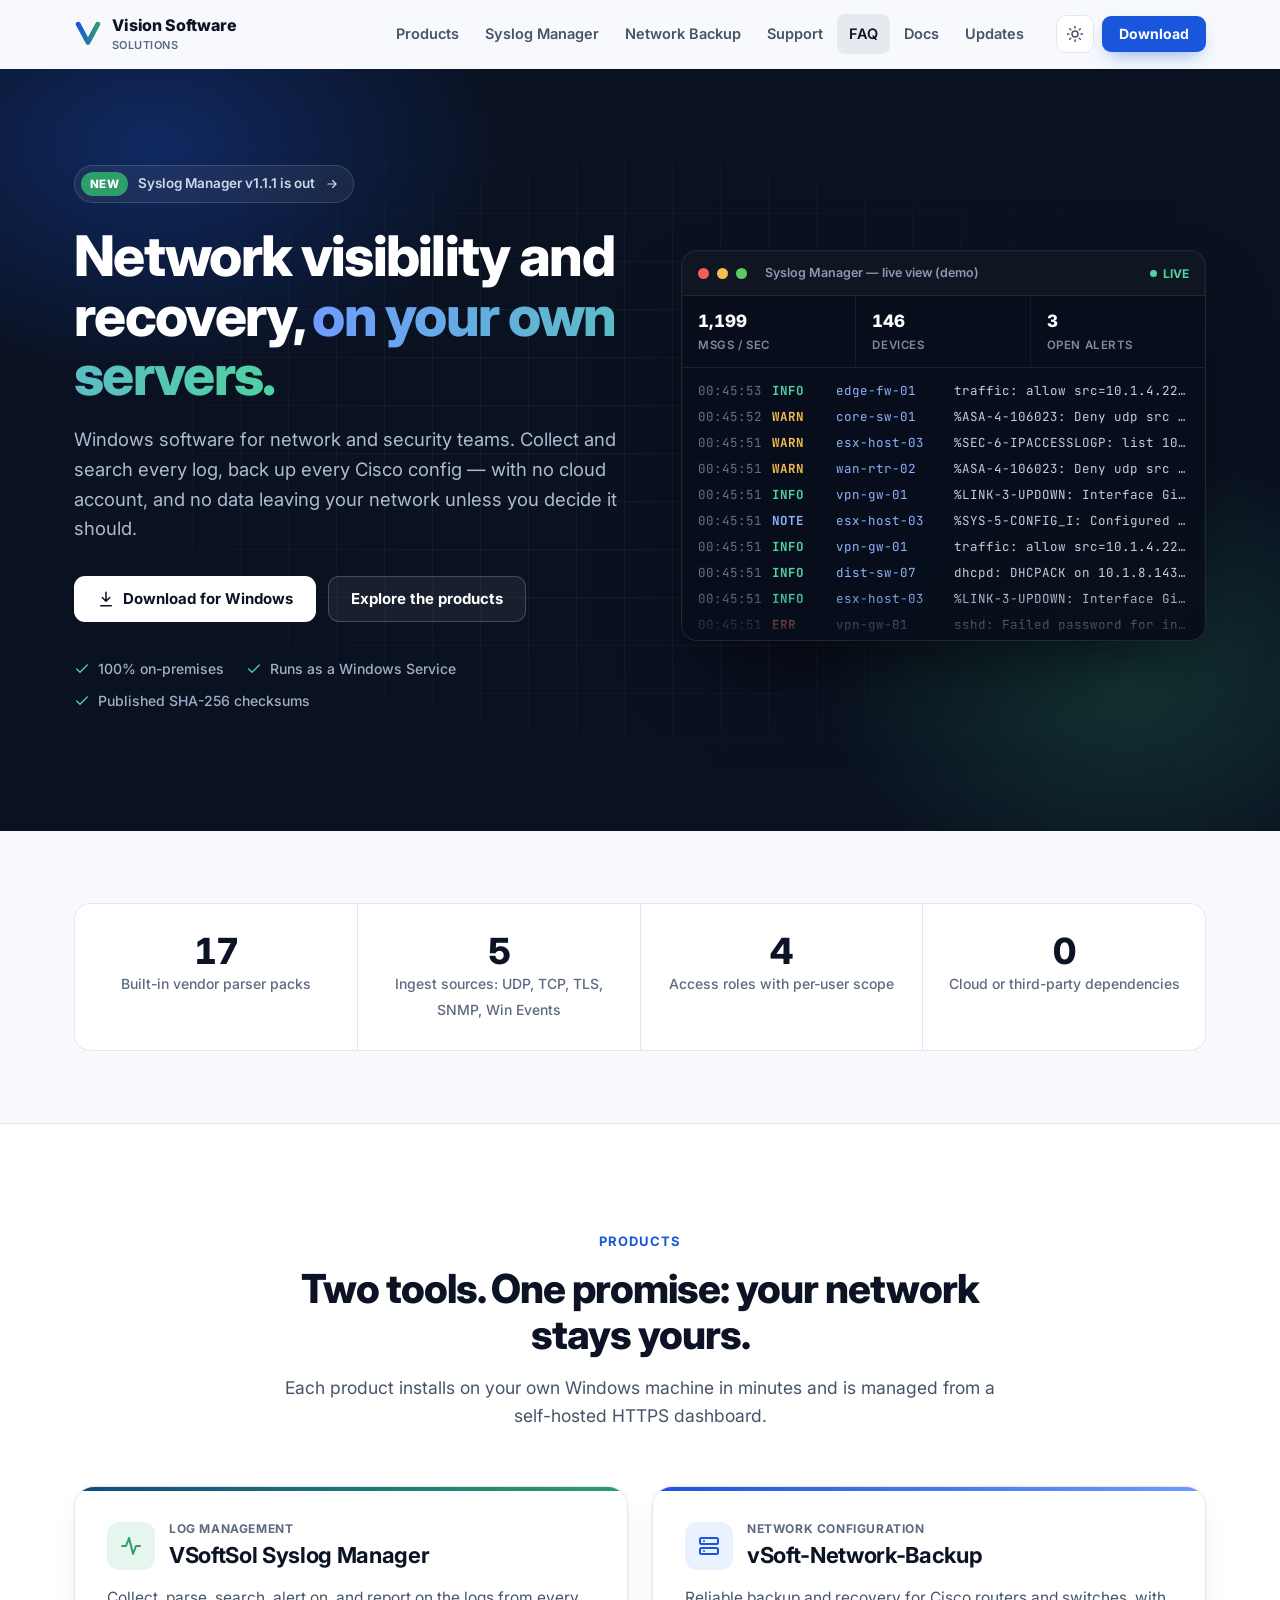
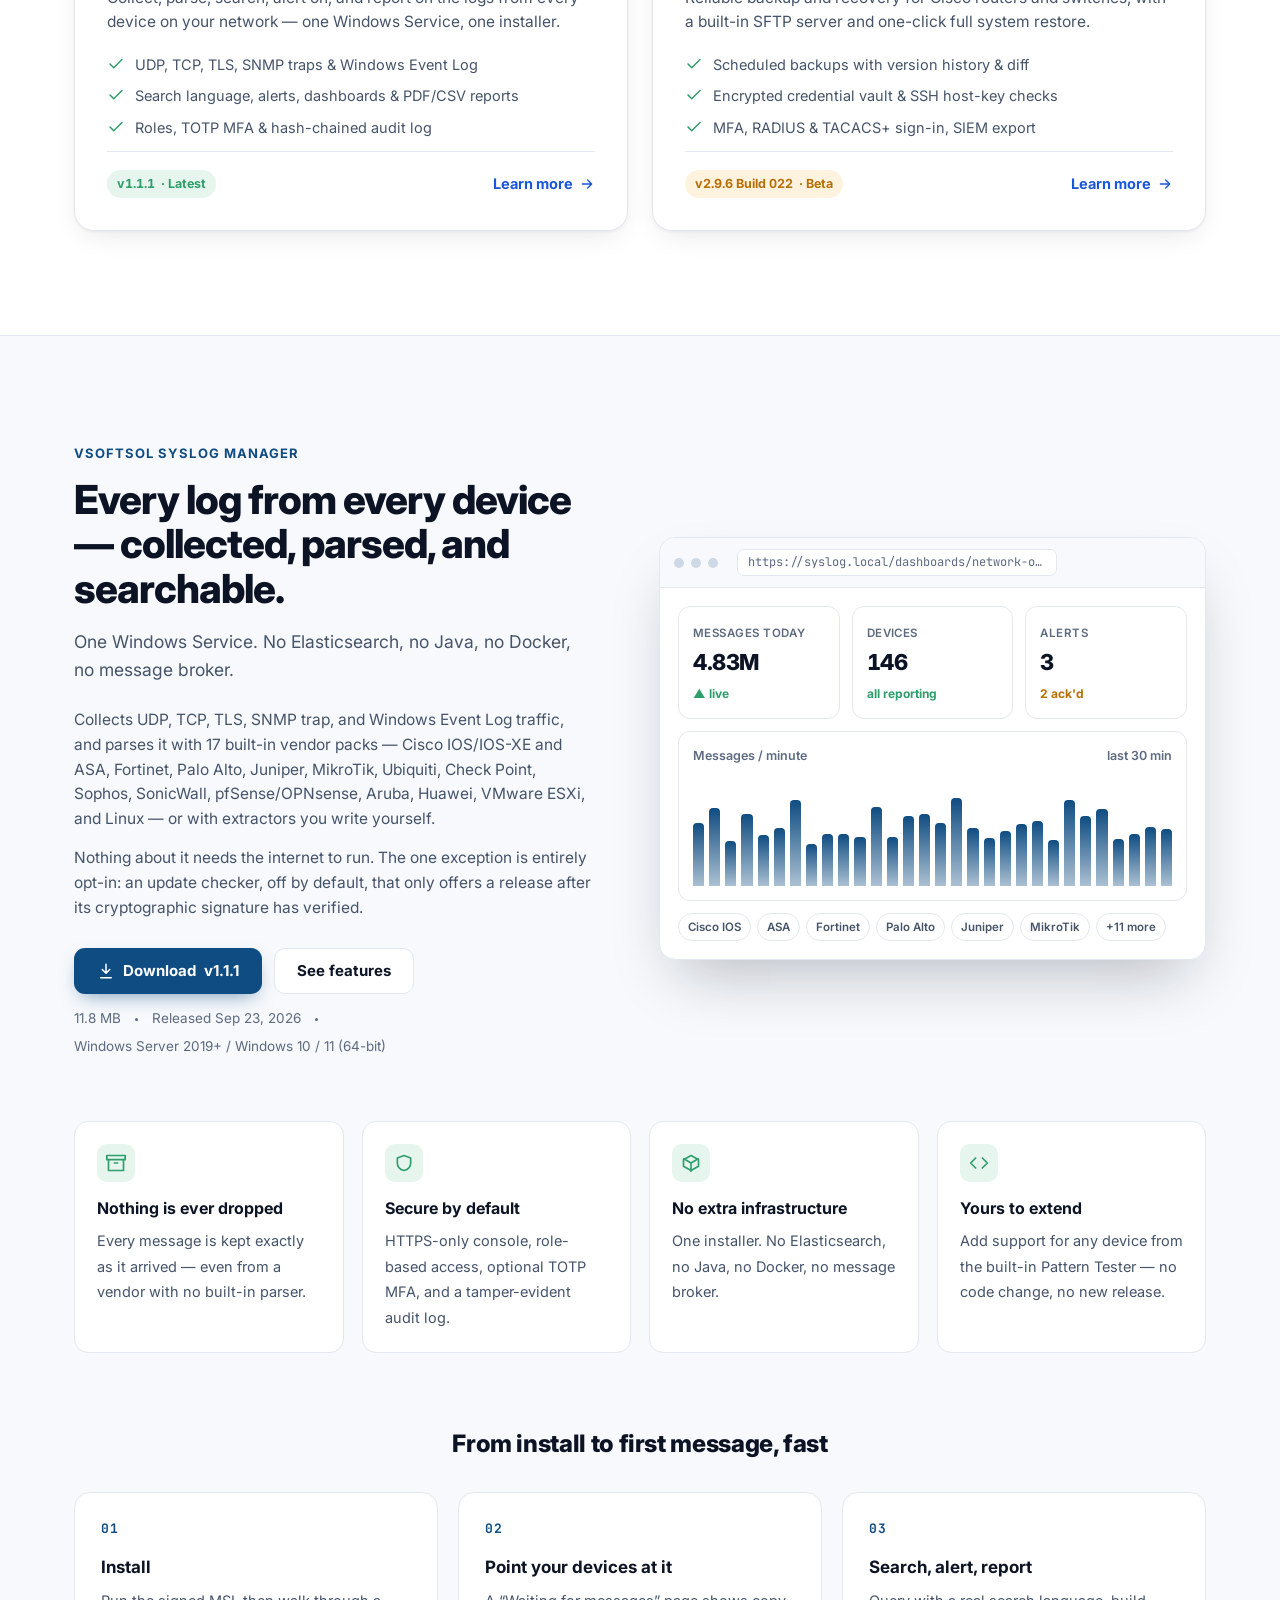
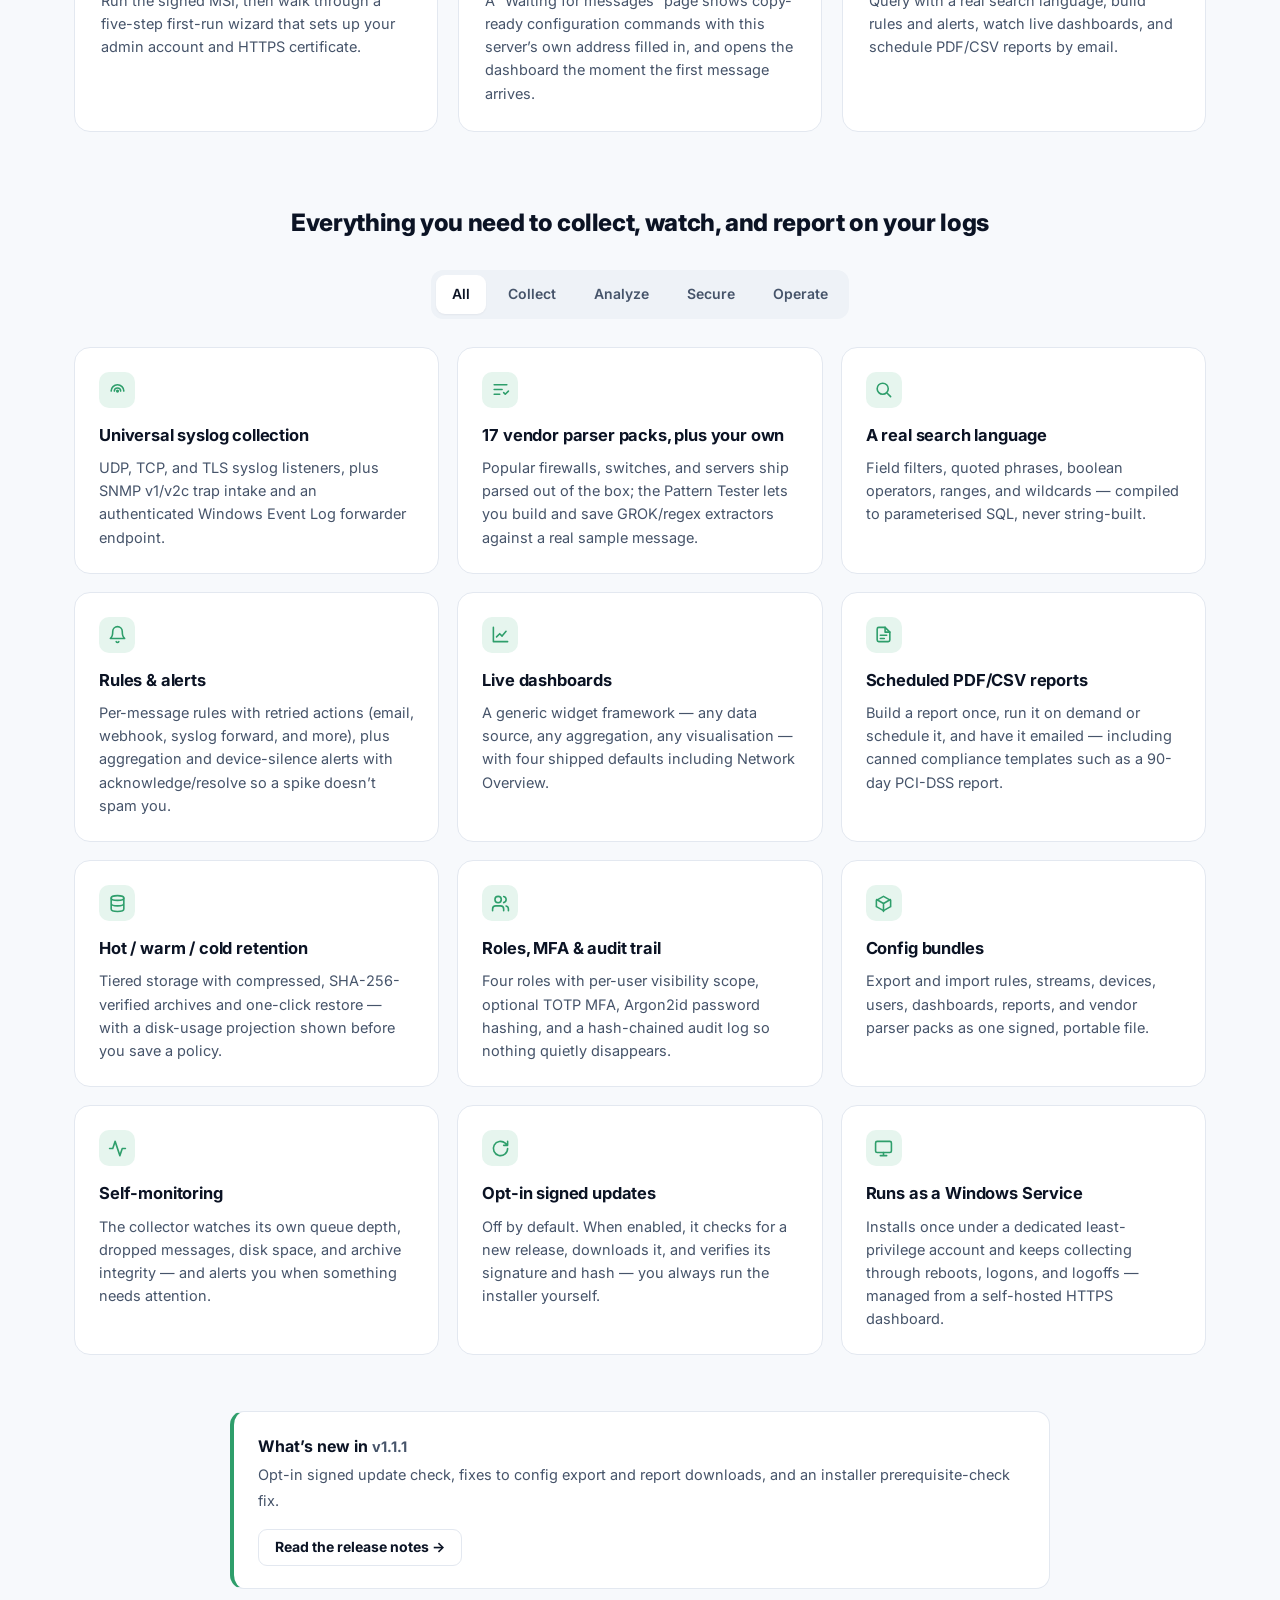
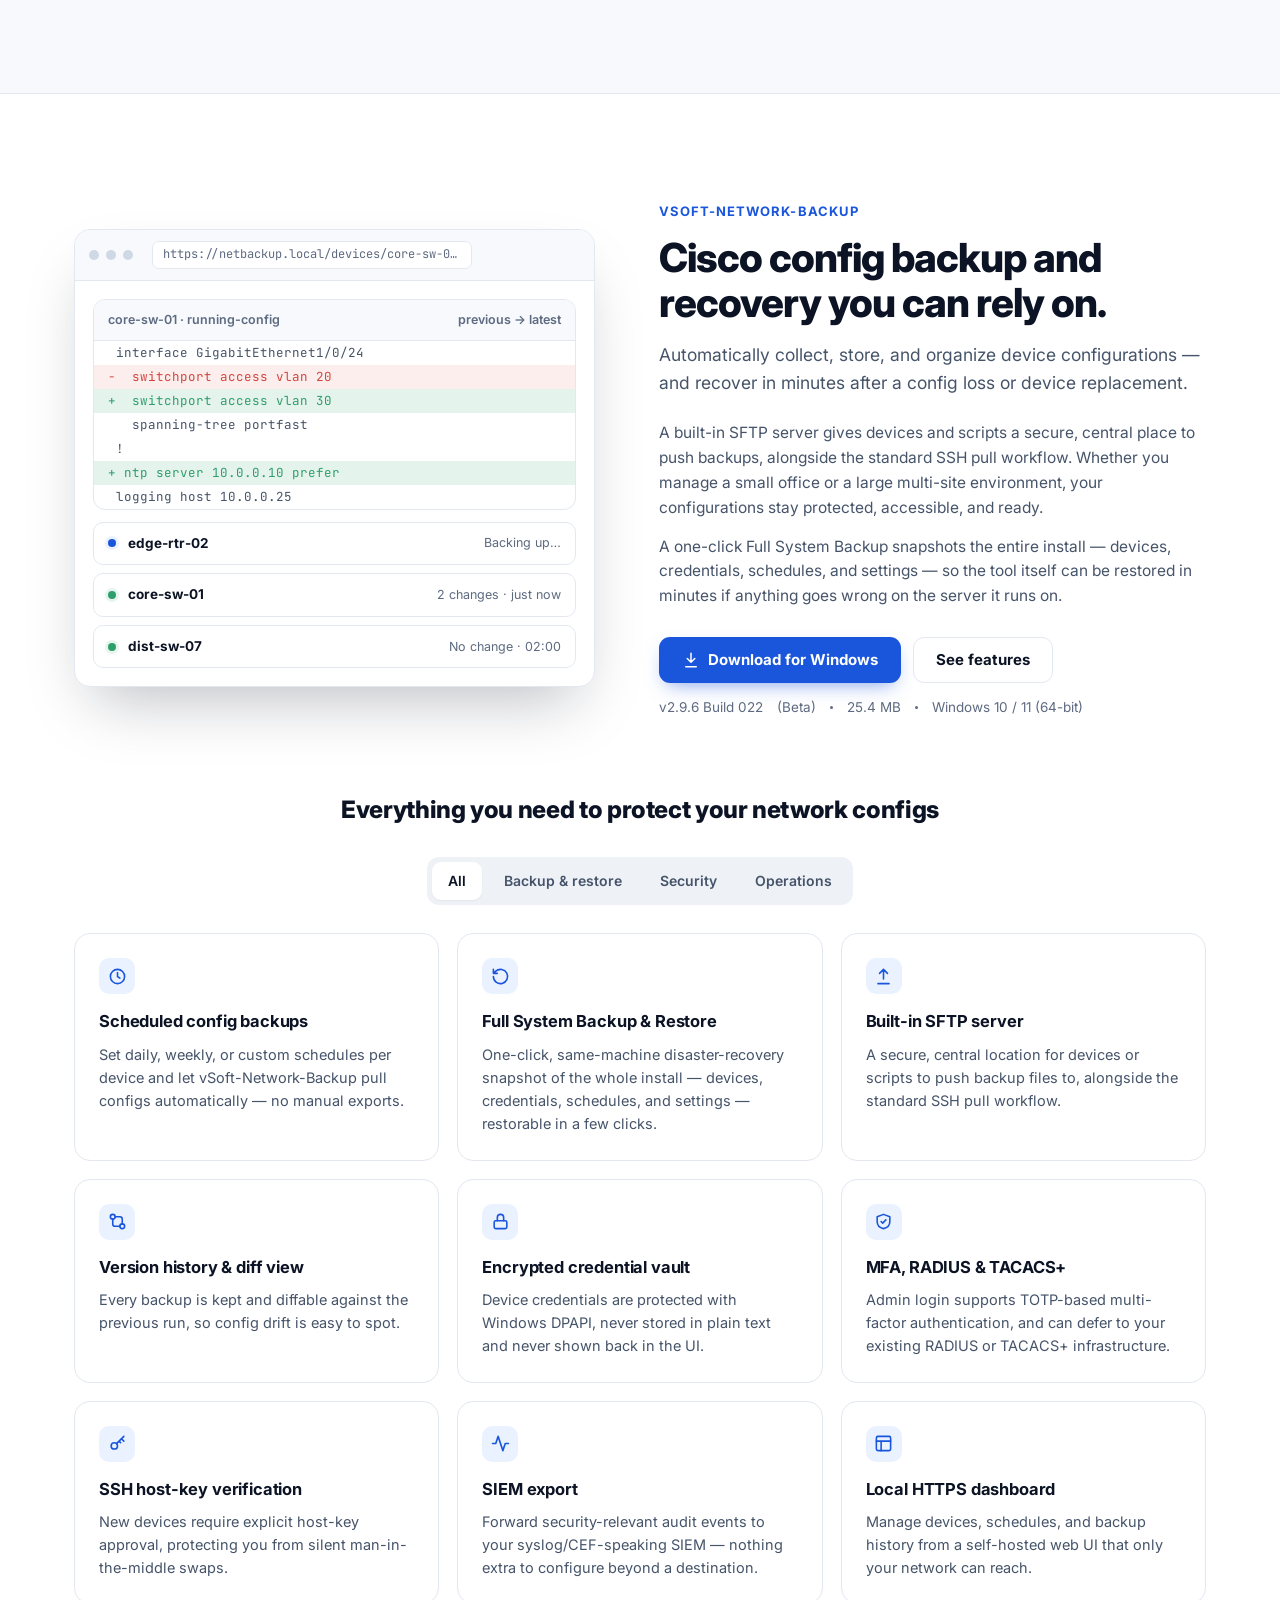
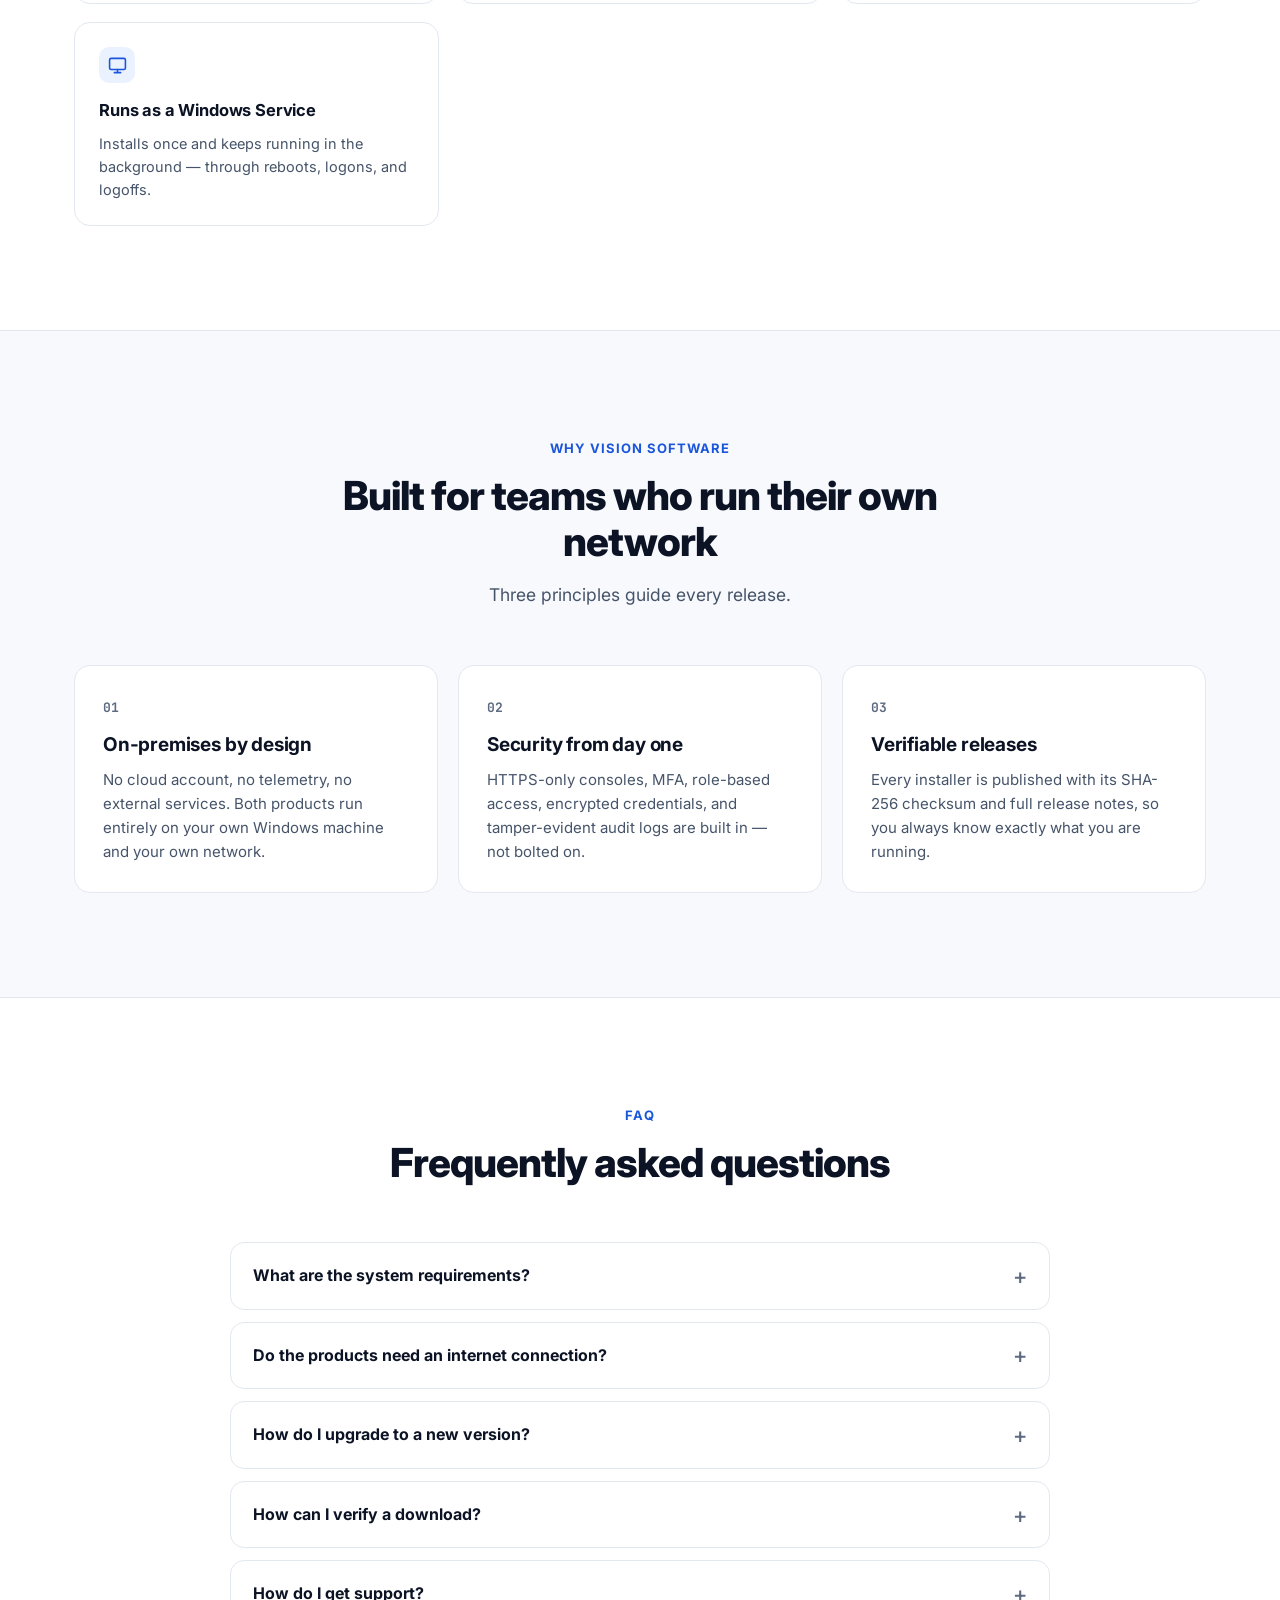
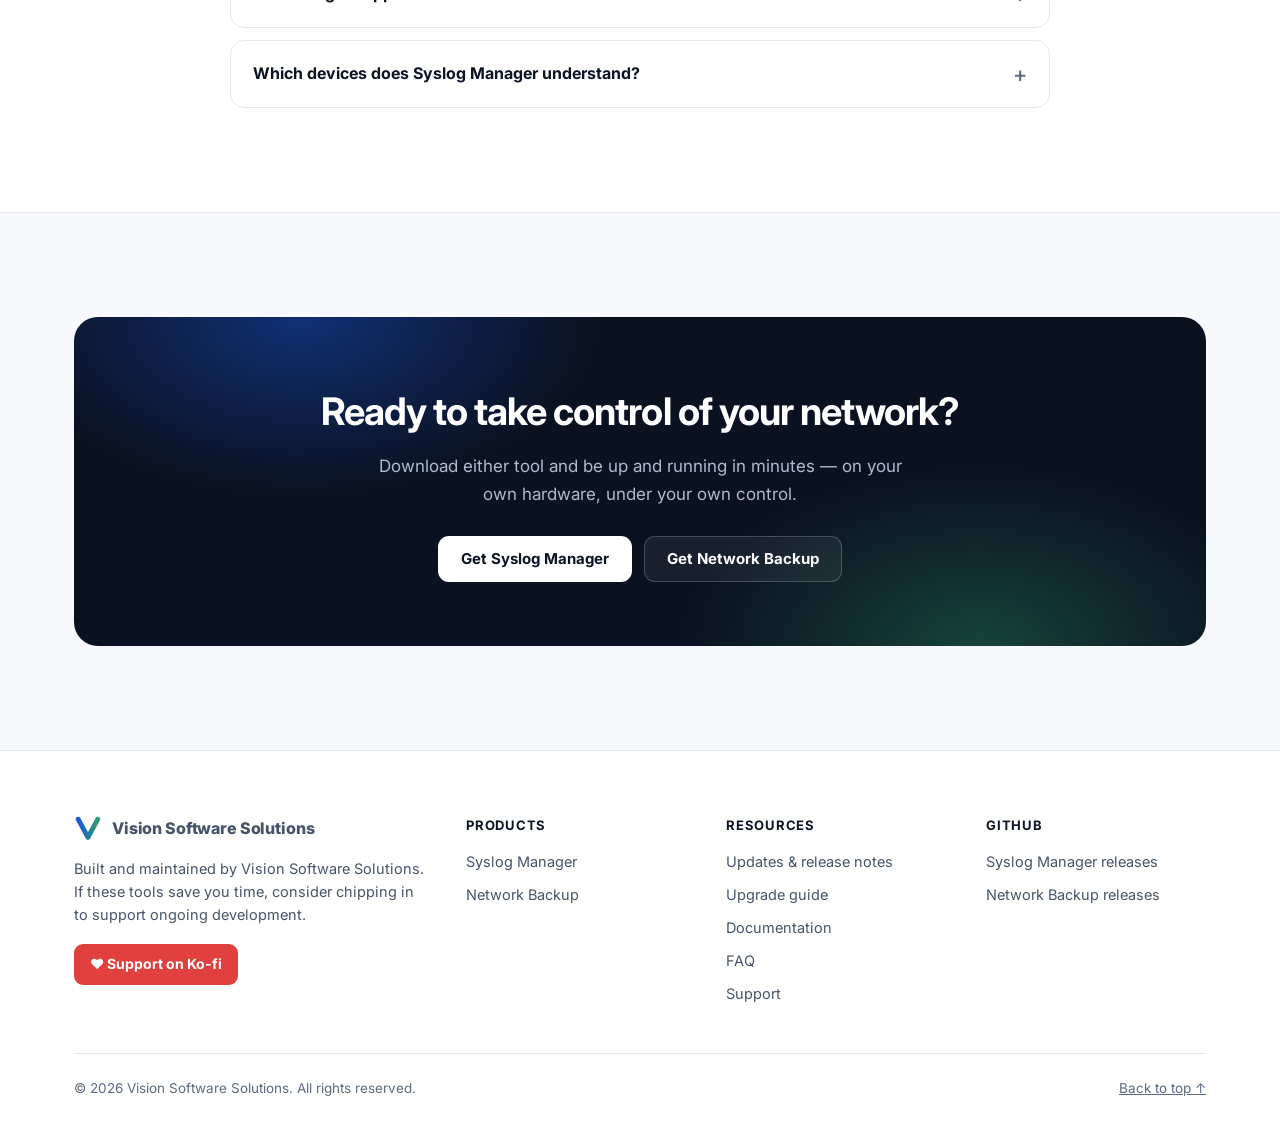
==== commit 97ade0ae: "Add Support page with pre-filled GitHub issue links - New /support.html: links to docs and release n" ====
--- a/index.html
+++ b/index.html
@@ -43,7 +43,7 @@
       <a href="#products">Products</a>
       <a href="#syslog-manager">Syslog Manager</a>
       <a href="#network-backup">Network Backup</a>
-      <a href="#why">Why us</a>
+      <a href="/support.html">Support</a>
       <a href="#faq">FAQ</a>
       <a href="/docs/">Docs</a>
       <a href="/updates.html">Updates</a>
@@ -69,7 +69,7 @@
       <div>
         <a class="announce" href="/updates.html#syslog-manager-latest">
           <span class="pill">New</span>
-          <span>Syslog Manager <span data-rel="syslog.version">v1.1.2</span> is out</span>
+          <span>Syslog Manager <span data-rel="syslog.version">v1.1.1</span> is out</span>
           <svg class="i" viewBox="0 0 24 24" width="14" height="14"><path d="M5 12h14m-6-6 6 6-6 6"/></svg>
         </a>
         <h1>Network visibility and recovery, <span class="grad-text">on your own servers.</span></h1>
@@ -141,7 +141,7 @@
             <li><svg class="i" viewBox="0 0 24 24"><path d="M20 6 9 17l-5-5"/></svg>Roles, TOTP MFA &amp; hash-chained audit log</li>
           </ul>
           <div class="pick-foot">
-            <span class="chip"><span data-rel="syslog.version">v1.1.2</span> · Latest</span>
+            <span class="chip"><span data-rel="syslog.version">v1.1.1</span> · Latest</span>
             <span class="go">Learn more <svg class="i" viewBox="0 0 24 24"><path d="M5 12h14m-6-6 6 6-6 6"/></svg></span>
           </div>
         </a>
@@ -179,22 +179,18 @@
           <p class="tagline">One Windows Service. No Elasticsearch, no Java, no Docker, no message broker.</p>
           <div class="about-copy">
             <p>Collects UDP, TCP, TLS, SNMP trap, and Windows Event Log traffic, and parses it with 17 built-in vendor packs — Cisco IOS/IOS-XE and ASA, Fortinet, Palo Alto, Juniper, MikroTik, Ubiquiti, Check Point, Sophos, SonicWall, pfSense/OPNsense, Aruba, Huawei, VMware ESXi, and Linux — or with extractors you write yourself.</p>
-            <p>Nothing about it needs the internet to run — it installs as a single Windows Service bound to your own network, and the new-installation file even carries its own .NET prerequisite so a first install works on a server with no internet access.</p>
+            <p>Nothing about it needs the internet to run. The one exception is entirely opt-in: an update checker, off by default, that only offers a release after its cryptographic signature has verified.</p>
           </div>
           <div class="cta-row">
-            <a class="btn btn-syslog" data-rel-href="syslogInstall.url" href="https://github.com/saqibtechnn/vsoftsol-syslog-manager/releases/latest">
+            <a class="btn btn-syslog" data-rel-href="syslog.url" href="https://github.com/saqibtechnn/vsoftsol-syslog-manager/releases/latest">
               <svg class="i" viewBox="0 0 24 24"><path d="M12 3v12m0 0-5-5m5 5 5-5M5 21h14"/></svg>
-              New installation <span data-rel="syslog.version">v1.1.2</span>
-            </a>
-            <a class="btn btn-ghost" data-rel-href="syslog.url" href="https://github.com/saqibtechnn/vsoftsol-syslog-manager/releases/latest">
-              Update an existing install
+              Download <span data-rel="syslog.version">v1.1.1</span>
             </a>
             <a class="btn btn-ghost" href="#sm-features">See features</a>
           </div>
           <div class="version-line">
-            <span>New install <span data-rel="syslogInstall.size">118.2 MB</span> (includes .NET)</span><span class="dot"></span>
-            <span>Update <span data-rel="syslog.size">11.8 MB</span></span><span class="dot"></span>
-            <span>Released <span data-rel="syslog.date">Oct 7, 2026</span></span><span class="dot"></span>
+            <span data-rel="syslog.size">11.8 MB</span><span class="dot"></span>
+            <span>Released <span data-rel="syslog.date">Sep 23, 2026</span></span><span class="dot"></span>
             <span>Windows Server 2019+ / Windows 10 / 11 (64-bit)</span>
           </div>
         </div>
@@ -227,7 +223,7 @@
 
       <h3 class="section-title reveal">From install to first message, fast</h3>
       <div class="steps">
-        <div class="step reveal"><h3>Install</h3><p>Run the new-installation file — it installs the .NET prerequisite for you if it is missing — then walk through a five-step first-run wizard that sets up your admin account and HTTPS certificate.</p></div>
+        <div class="step reveal"><h3>Install</h3><p>Run the signed MSI, then walk through a five-step first-run wizard that sets up your admin account and HTTPS certificate.</p></div>
         <div class="step reveal d1"><h3>Point your devices at it</h3><p>A “Waiting for messages” page shows copy-ready configuration commands with this server’s own address filled in, and opens the dashboard the moment the first message arrives.</p></div>
         <div class="step reveal d2"><h3>Search, alert, report</h3><p>Query with a real search language, build rules and alerts, watch live dashboards, and schedule PDF/CSV reports by email.</p></div>
       </div>
@@ -252,13 +248,13 @@
           <div class="feature-card" data-cat="secure"><div class="ico"><svg class="i" viewBox="0 0 24 24"><path d="M16 21v-2a4 4 0 0 0-4-4H6a4 4 0 0 0-4 4v2"/><circle cx="9" cy="7" r="4"/><path d="M22 21v-2a4 4 0 0 0-3-3.9M16 3.1a4 4 0 0 1 0 7.8"/></svg></div><h3>Roles, MFA &amp; audit trail</h3><p>Four roles with per-user visibility scope, optional TOTP MFA, Argon2id password hashing, and a hash-chained audit log so nothing quietly disappears.</p></div>
           <div class="feature-card" data-cat="secure"><div class="ico"><svg class="i" viewBox="0 0 24 24"><path d="M21 16V8l-9-5-9 5v8l9 5z"/><path d="m3.3 7 8.7 5 8.7-5M12 22V12"/></svg></div><h3>Config bundles</h3><p>Export and import rules, streams, devices, users, dashboards, reports, and vendor parser packs as one signed, portable file.</p></div>
           <div class="feature-card" data-cat="operate"><div class="ico"><svg class="i" viewBox="0 0 24 24"><path d="M22 12h-4l-3 9L9 3l-3 9H2"/></svg></div><h3>Self-monitoring</h3><p>The collector watches its own queue depth, dropped messages, disk space, and archive integrity — and alerts you when something needs attention.</p></div>
-          <div class="feature-card" data-cat="secure"><div class="ico"><svg class="i" viewBox="0 0 24 24"><path d="M21 12a9 9 0 1 1-3-6.7L21 8M21 3v5h-5"/></svg></div><h3>Safe in-place upgrades</h3><p>Run the small Update file over an existing install: your database, HTTPS certificate, and settings are all kept, and the service restarts itself.</p></div>
+          <div class="feature-card" data-cat="secure"><div class="ico"><svg class="i" viewBox="0 0 24 24"><path d="M21 12a9 9 0 1 1-3-6.7L21 8M21 3v5h-5"/></svg></div><h3>Opt-in signed updates</h3><p>Off by default. When enabled, it checks for a new release, downloads it, and verifies its signature and hash — you always run the installer yourself.</p></div>
           <div class="feature-card" data-cat="operate"><div class="ico"><svg class="i" viewBox="0 0 24 24"><rect x="2" y="3" width="20" height="14" rx="2"/><path d="M8 21h8M12 17v4"/></svg></div><h3>Runs as a Windows Service</h3><p>Installs once under a dedicated least-privilege account and keeps collecting through reboots, logons, and logoffs — managed from a self-hosted HTTPS dashboard.</p></div>
         </div>
       </div>
 
       <div class="whatsnew reveal">
-        <div><strong>What’s new in <span data-rel="syslog.version">v1.1.2</span></strong><span>Separate Update and New-installation downloads, and fixes to config export, report downloads, and the installer prerequisite check.</span></div>
+        <div><strong>What’s new in <span data-rel="syslog.version">v1.1.1</span></strong><span>Opt-in signed update check, fixes to config export and report downloads, and an installer prerequisite-check fix.</span></div>
         <a class="btn btn-ghost btn-sm" href="/updates.html#syslog-manager-latest">Read the release notes →</a>
       </div>
     </div>
@@ -366,7 +362,7 @@
         </details>
         <details>
           <summary>Do the products need an internet connection?</summary>
-          <p>No. Both run entirely on your own network. Syslog Manager does not need the internet to run; you fetch new releases yourself from this site or GitHub and verify them against the published SHA-256.</p>
+          <p>No. Both run entirely on your own network. Syslog Manager has one optional feature that uses the internet — an update checker that is off by default and only offers releases whose cryptographic signature verifies.</p>
         </details>
         <details>
           <summary>How do I upgrade to a new version?</summary>
@@ -375,6 +371,10 @@
         <details>
           <summary>How can I verify a download?</summary>
           <p>Each release lists its SHA-256 checksum on the <a href="/updates.html">Updates page</a>. On Windows, run <code>certutil -hashfile &lt;file&gt; SHA256</code> and compare the result.</p>
+        </details>
+        <details>
+          <summary>How do I get support?</summary>
+          <p>Start with the <a href="/docs/">documentation</a>. To report a bug or request a feature, use the <a href="/support.html">Support page</a> — it opens a pre-filled GitHub issue for the right product, so you can follow progress publicly.</p>
         </details>
         <details>
           <summary>Which devices does Syslog Manager understand?</summary>
@@ -425,6 +425,7 @@
           <li><a href="/updates.html#how-to-update">Upgrade guide</a></li>
           <li><a href="/docs/">Documentation</a></li>
           <li><a href="/#faq">FAQ</a></li>
+          <li><a href="/support.html">Support</a></li>
         </ul>
       </div>
       <div>
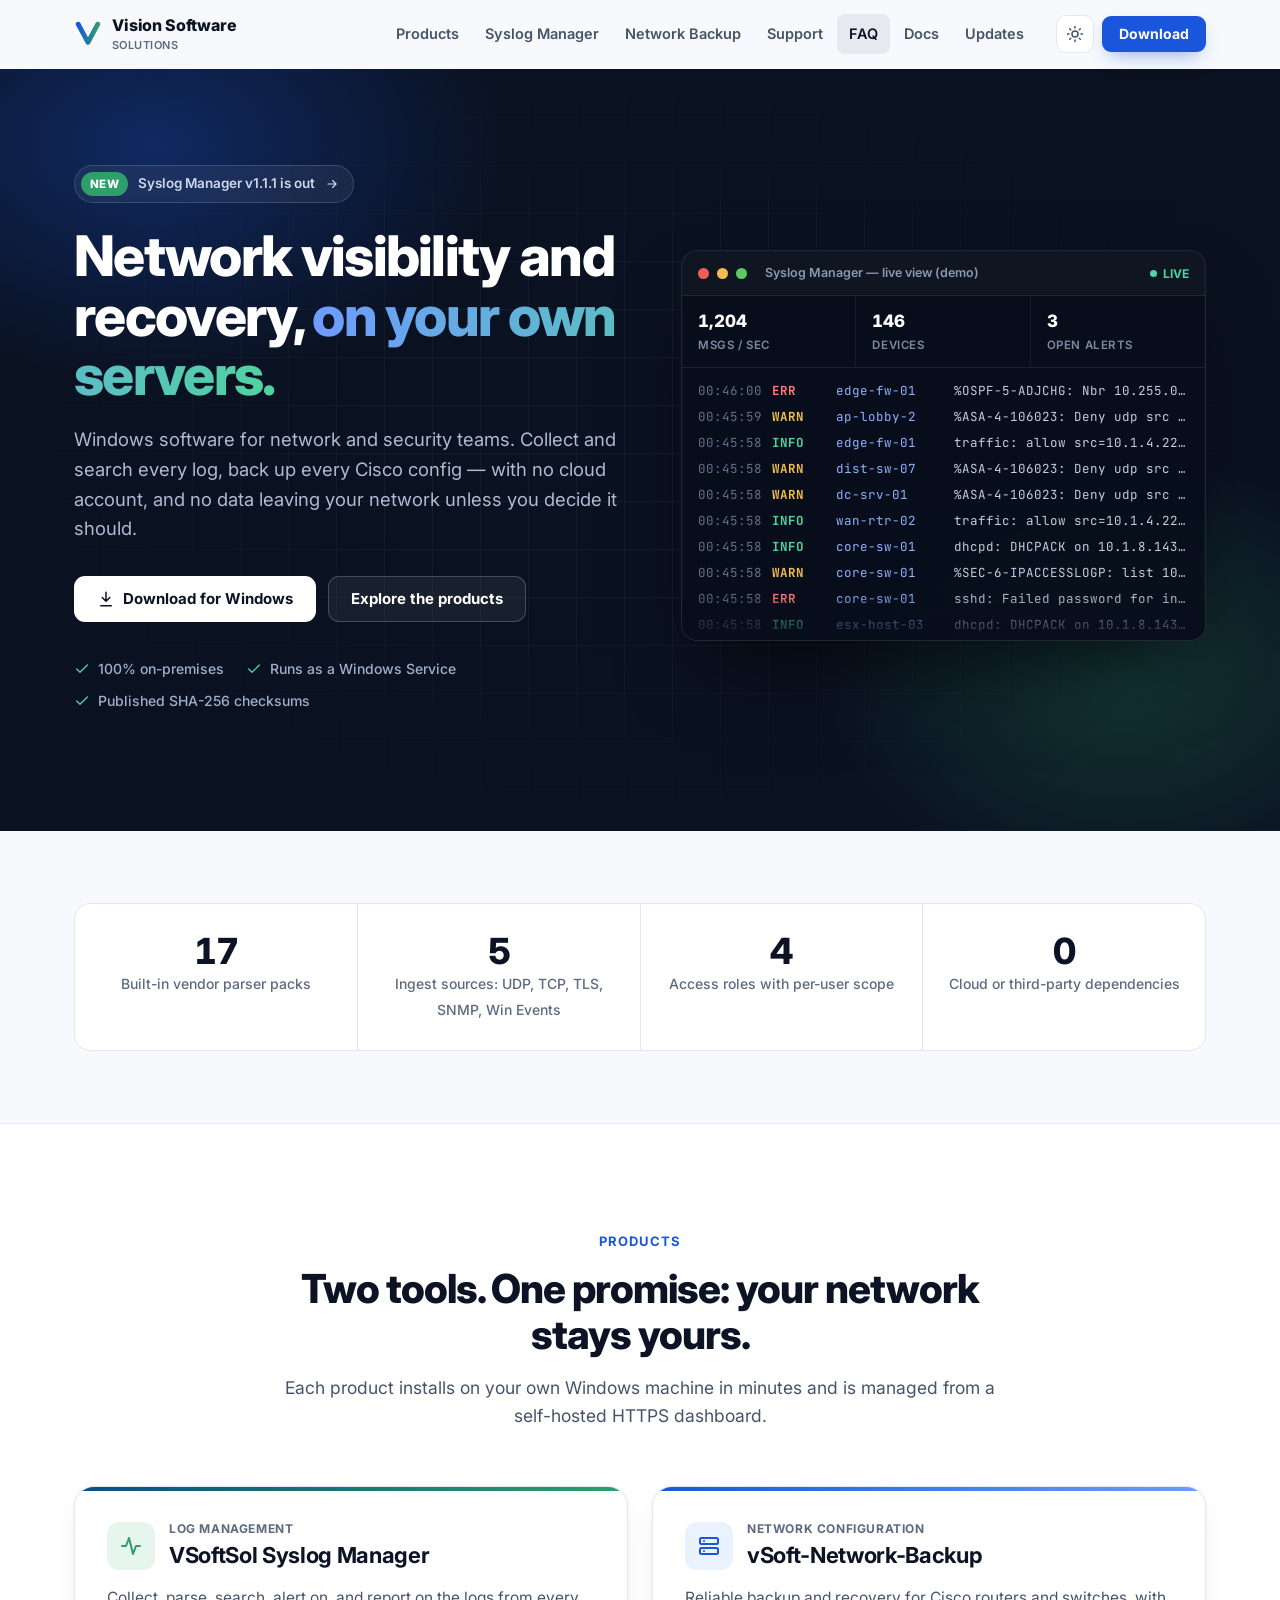
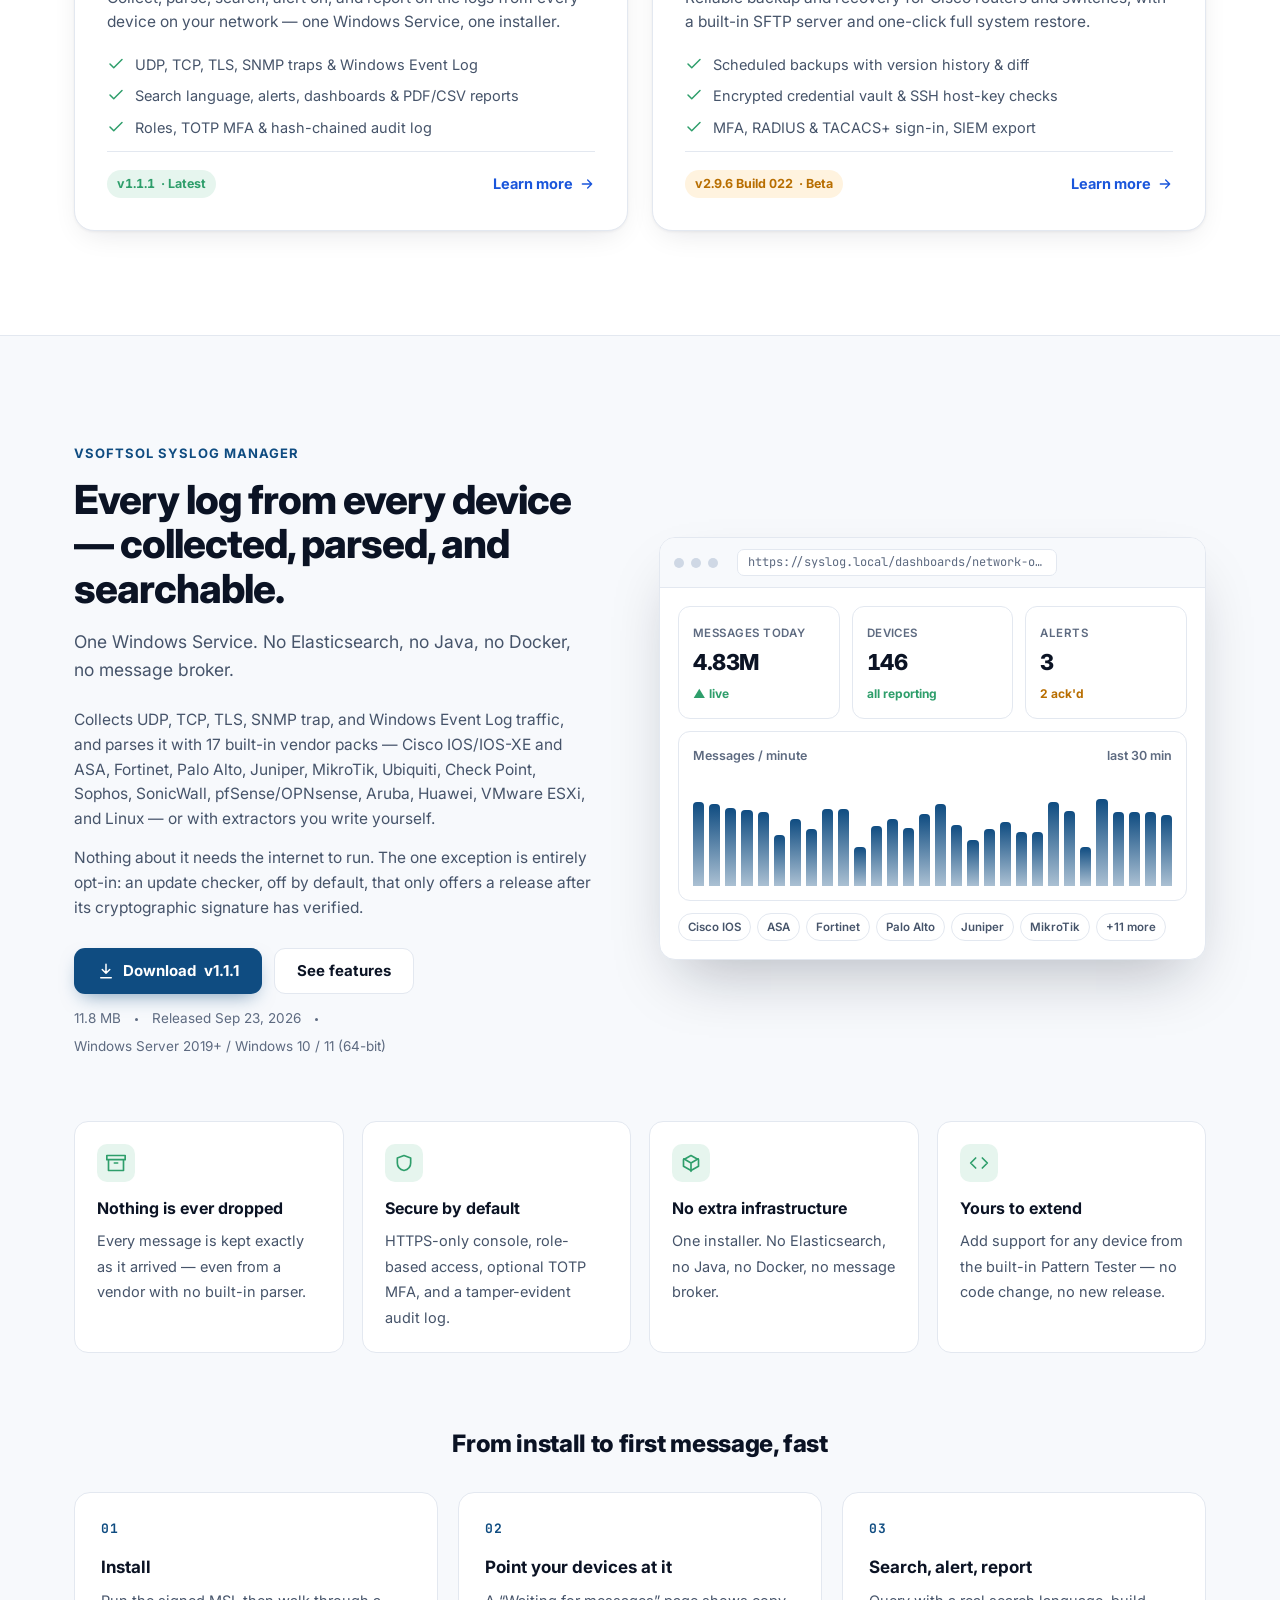
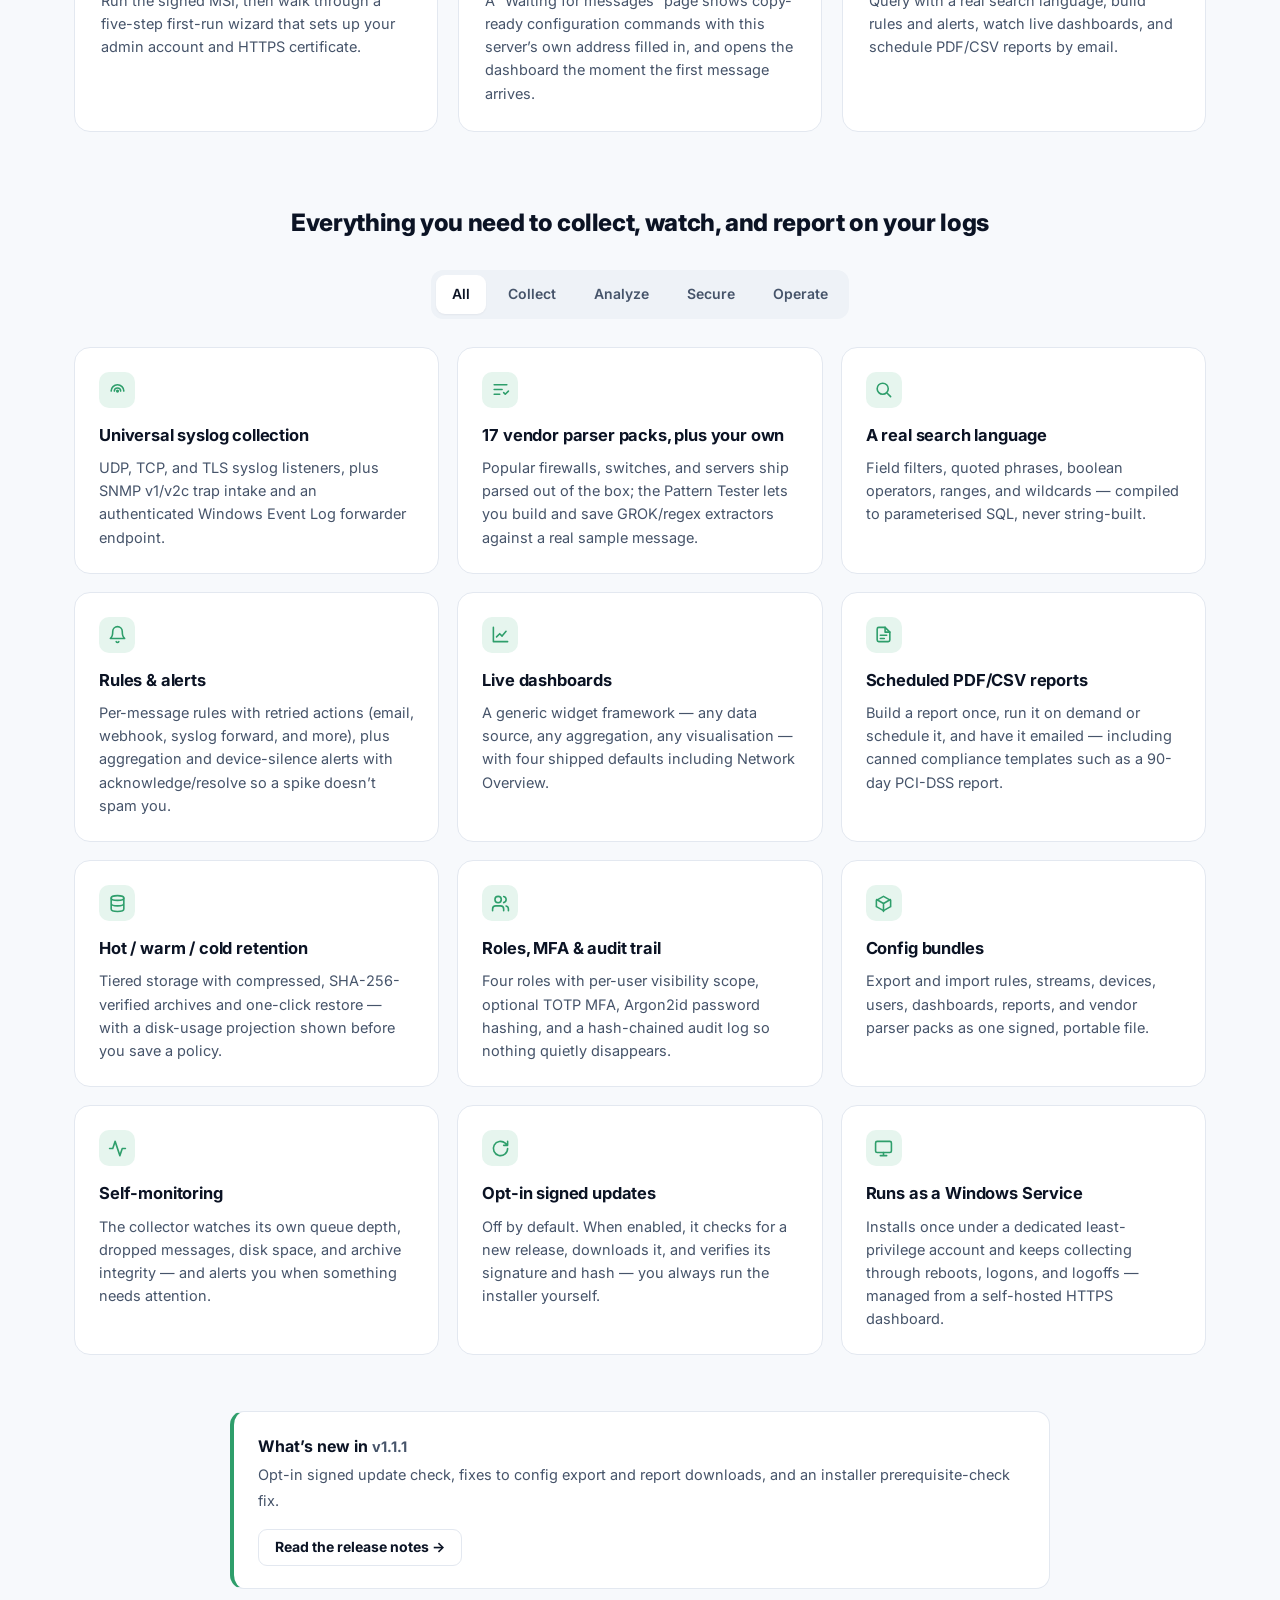
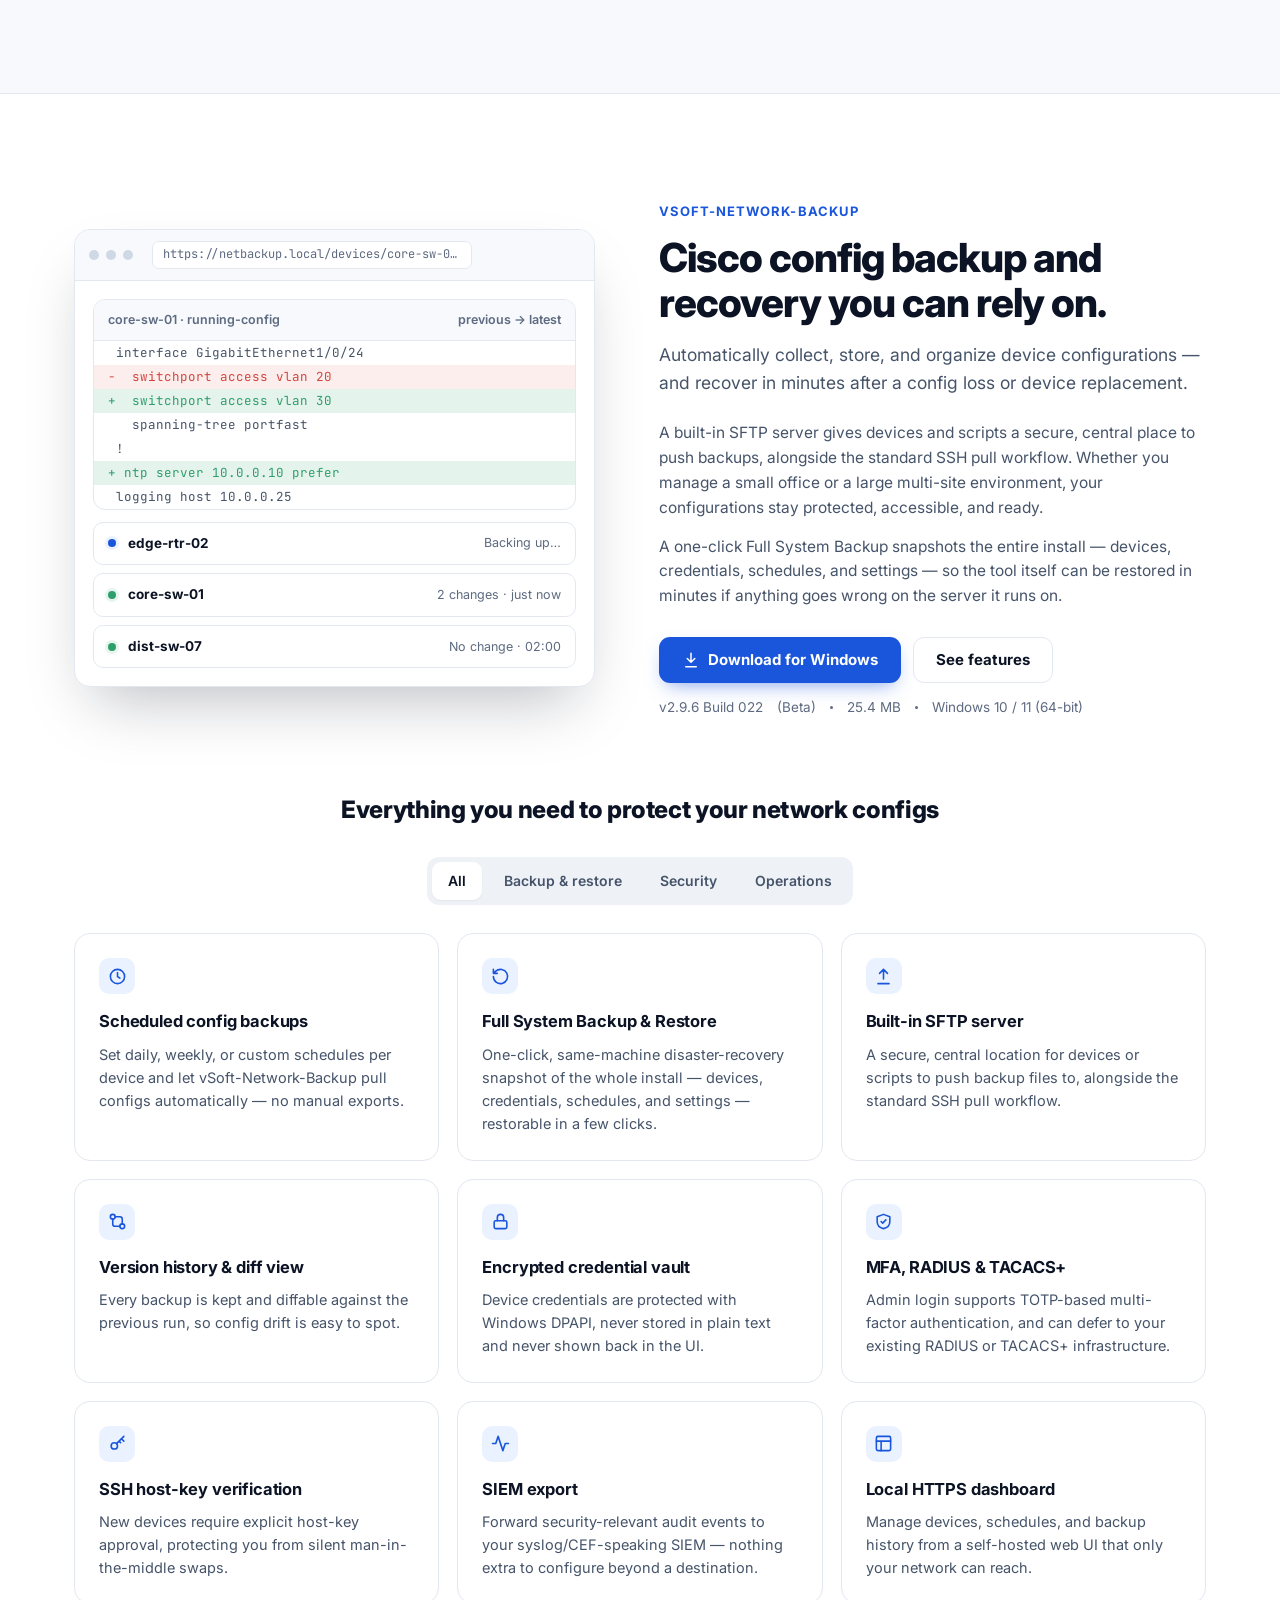
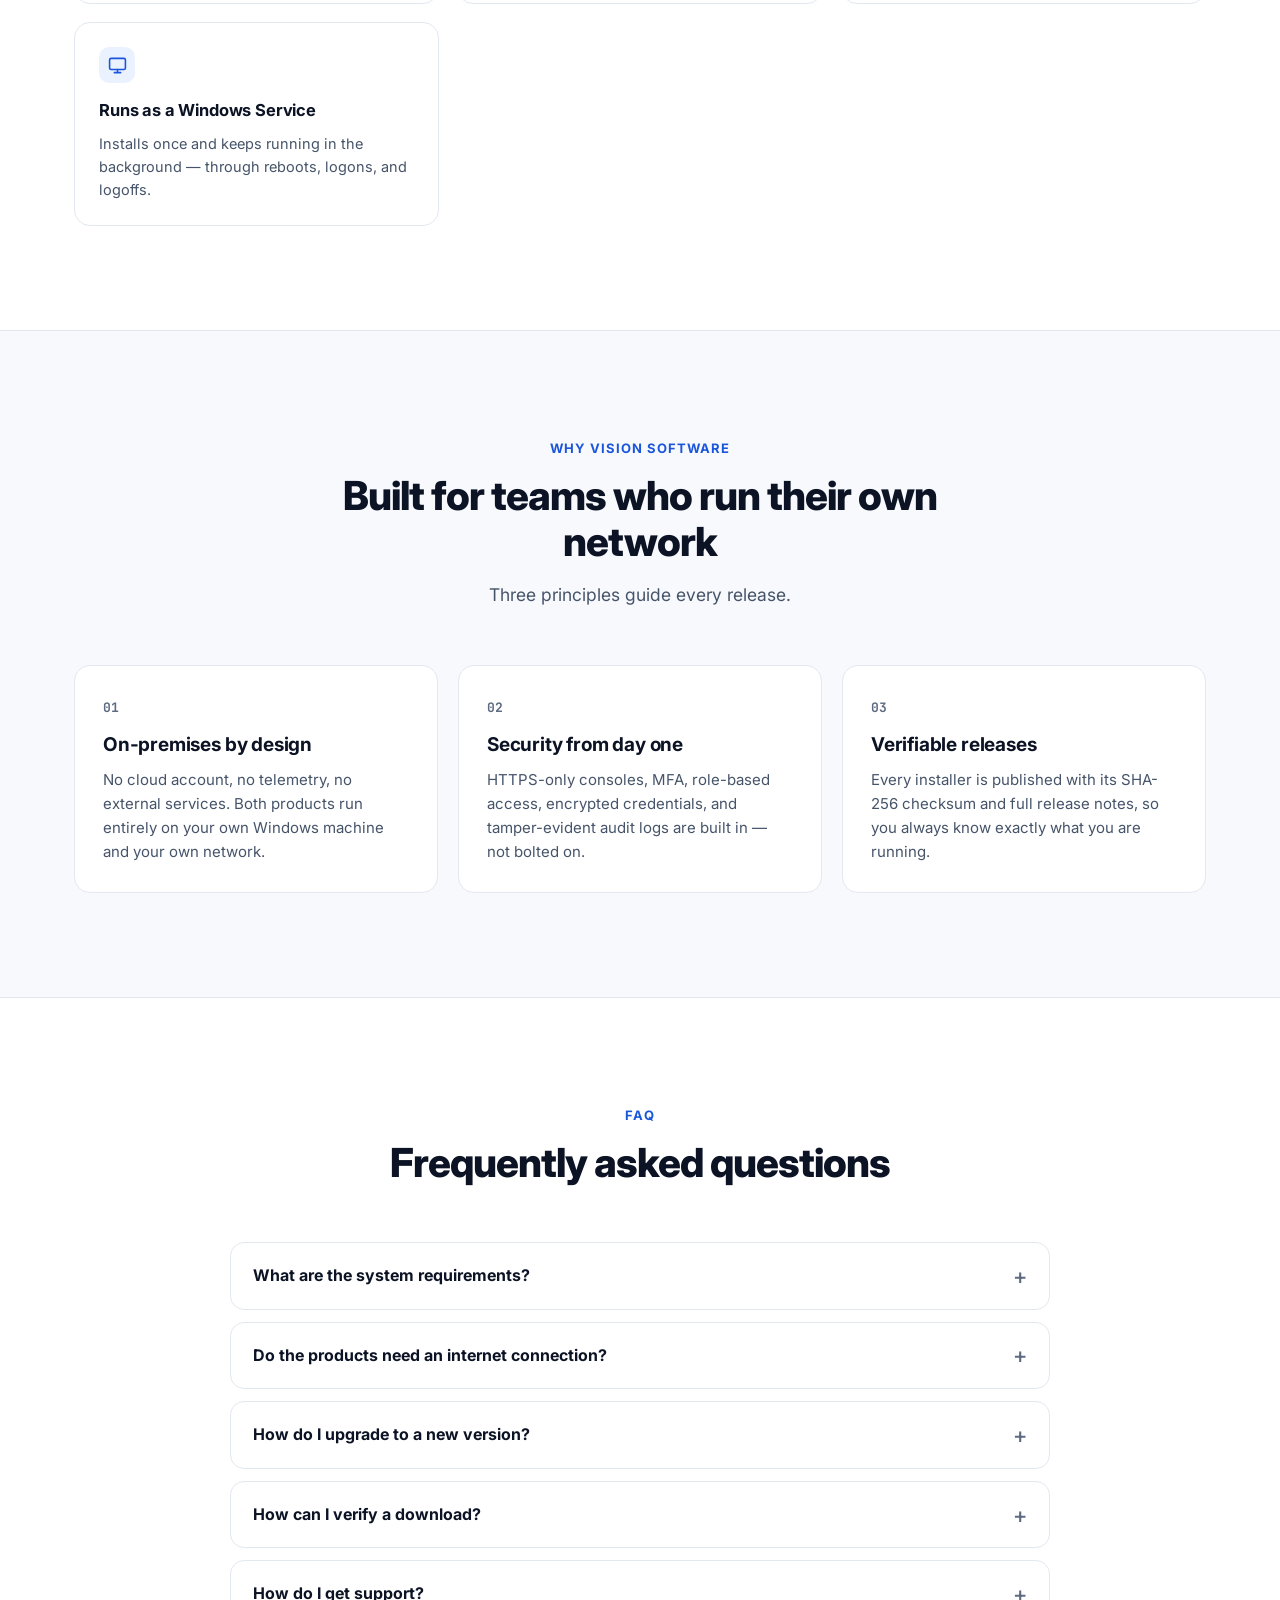
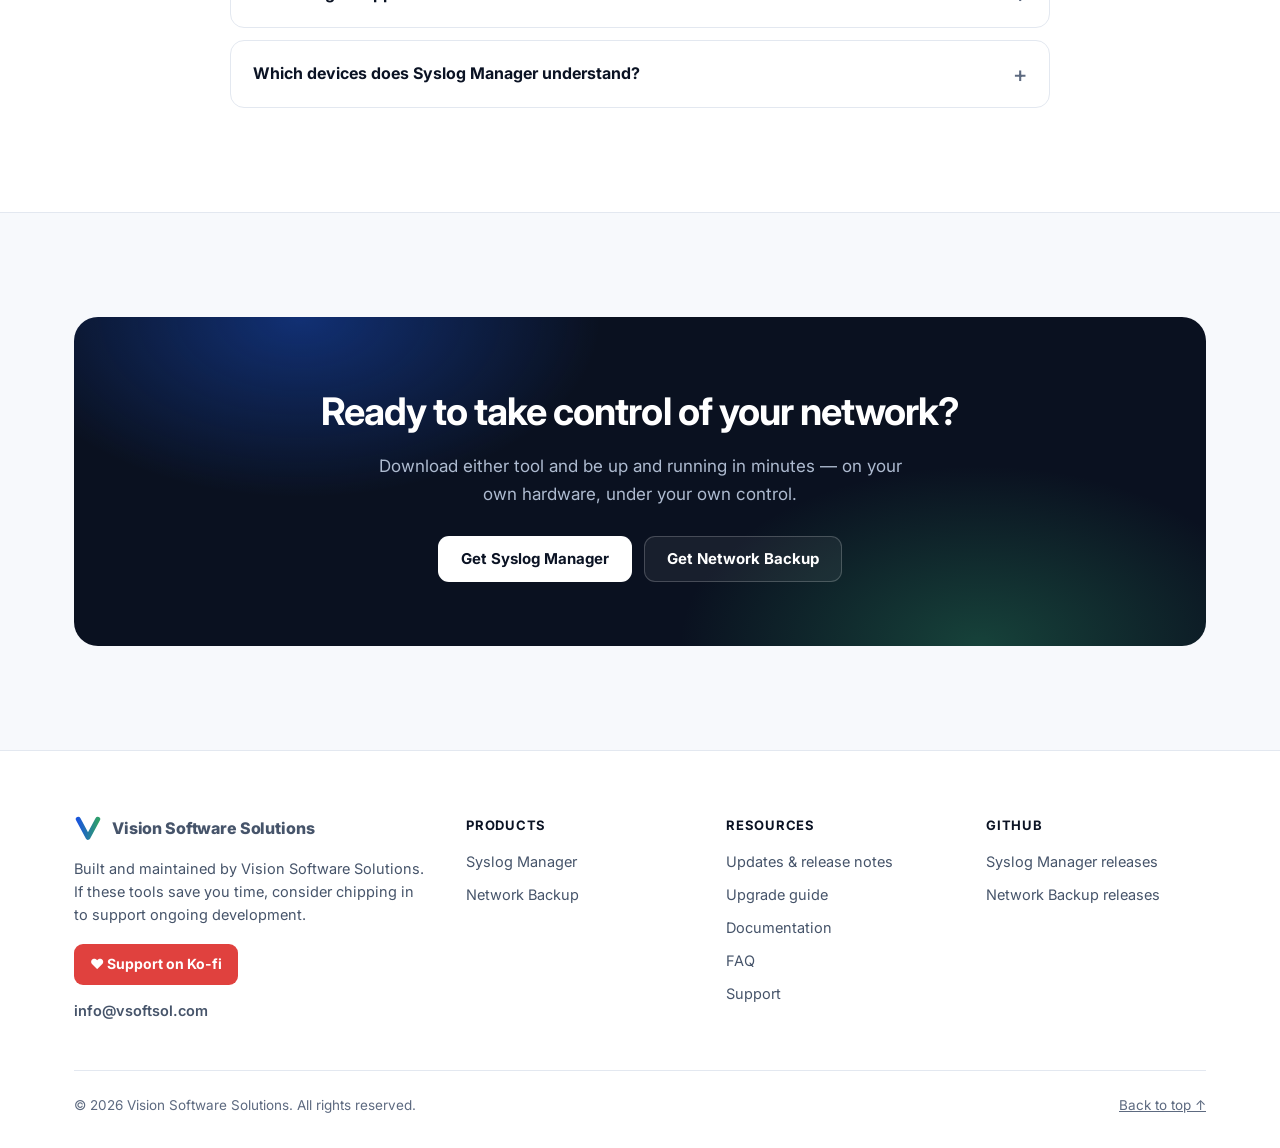
==== commit eeb33ab2: "Add info@vsoftsol.com as the public contact address - Footer of every page shows info@vsoftsol.com -" ====
--- a/index.html
+++ b/index.html
@@ -26,7 +26,14 @@
   "@type": "Organization",
   "name": "Vision Software Solutions",
   "url": "https://www.vsoftsol.com/",
-  "logo": "https://www.vsoftsol.com/favicon.svg"
+  "logo": "https://www.vsoftsol.com/favicon.svg",
+  "email": "info@vsoftsol.com",
+  "contactPoint": {
+    "@type": "ContactPoint",
+    "contactType": "customer support",
+    "email": "info@vsoftsol.com",
+    "url": "https://www.vsoftsol.com/support.html"
+  }
 }
 </script>
 </head>
@@ -374,7 +381,7 @@
         </details>
         <details>
           <summary>How do I get support?</summary>
-          <p>Start with the <a href="/docs/">documentation</a>. To report a bug or request a feature, use the <a href="/support.html">Support page</a> — it opens a pre-filled GitHub issue for the right product, so you can follow progress publicly.</p>
+          <p>Start with the <a href="/docs/">documentation</a>. To report a bug or request a feature, use the <a href="/support.html">Support page</a> — it opens a pre-filled GitHub issue for the right product, so you can follow progress publicly. For anything else, email <a href="mailto:info@vsoftsol.com">info@vsoftsol.com</a>.</p>
         </details>
         <details>
           <summary>Which devices does Syslog Manager understand?</summary>
@@ -410,6 +417,7 @@
         </a>
         <p class="support">Built and maintained by Vision Software Solutions. If these tools save you time, consider chipping in to support ongoing development.</p>
         <a class="kofi" href="https://ko-fi.com/vsoft" target="_blank" rel="noopener">♥ Support on Ko-fi</a>
+        <p class="footer-email"><a href="mailto:info@vsoftsol.com">info@vsoftsol.com</a></p>
       </div>
       <div>
         <h4>Products</h4>
--- a/styles.css
+++ b/styles.css
@@ -543,3 +543,5 @@
 .notfound .code { font-family: var(--mono); font-size: 14px; color: var(--text-3); letter-spacing: .1em; }
 .notfound h1 { font-size: clamp(30px, 5vw, 48px); letter-spacing: -.03em; margin: 12px 0; }
 .notfound p { color: var(--text-2); margin: 0 0 28px; }
+.footer-email { margin: 14px 0 0; }
+.footer-email a { color: var(--text-2); font-weight: 600; }
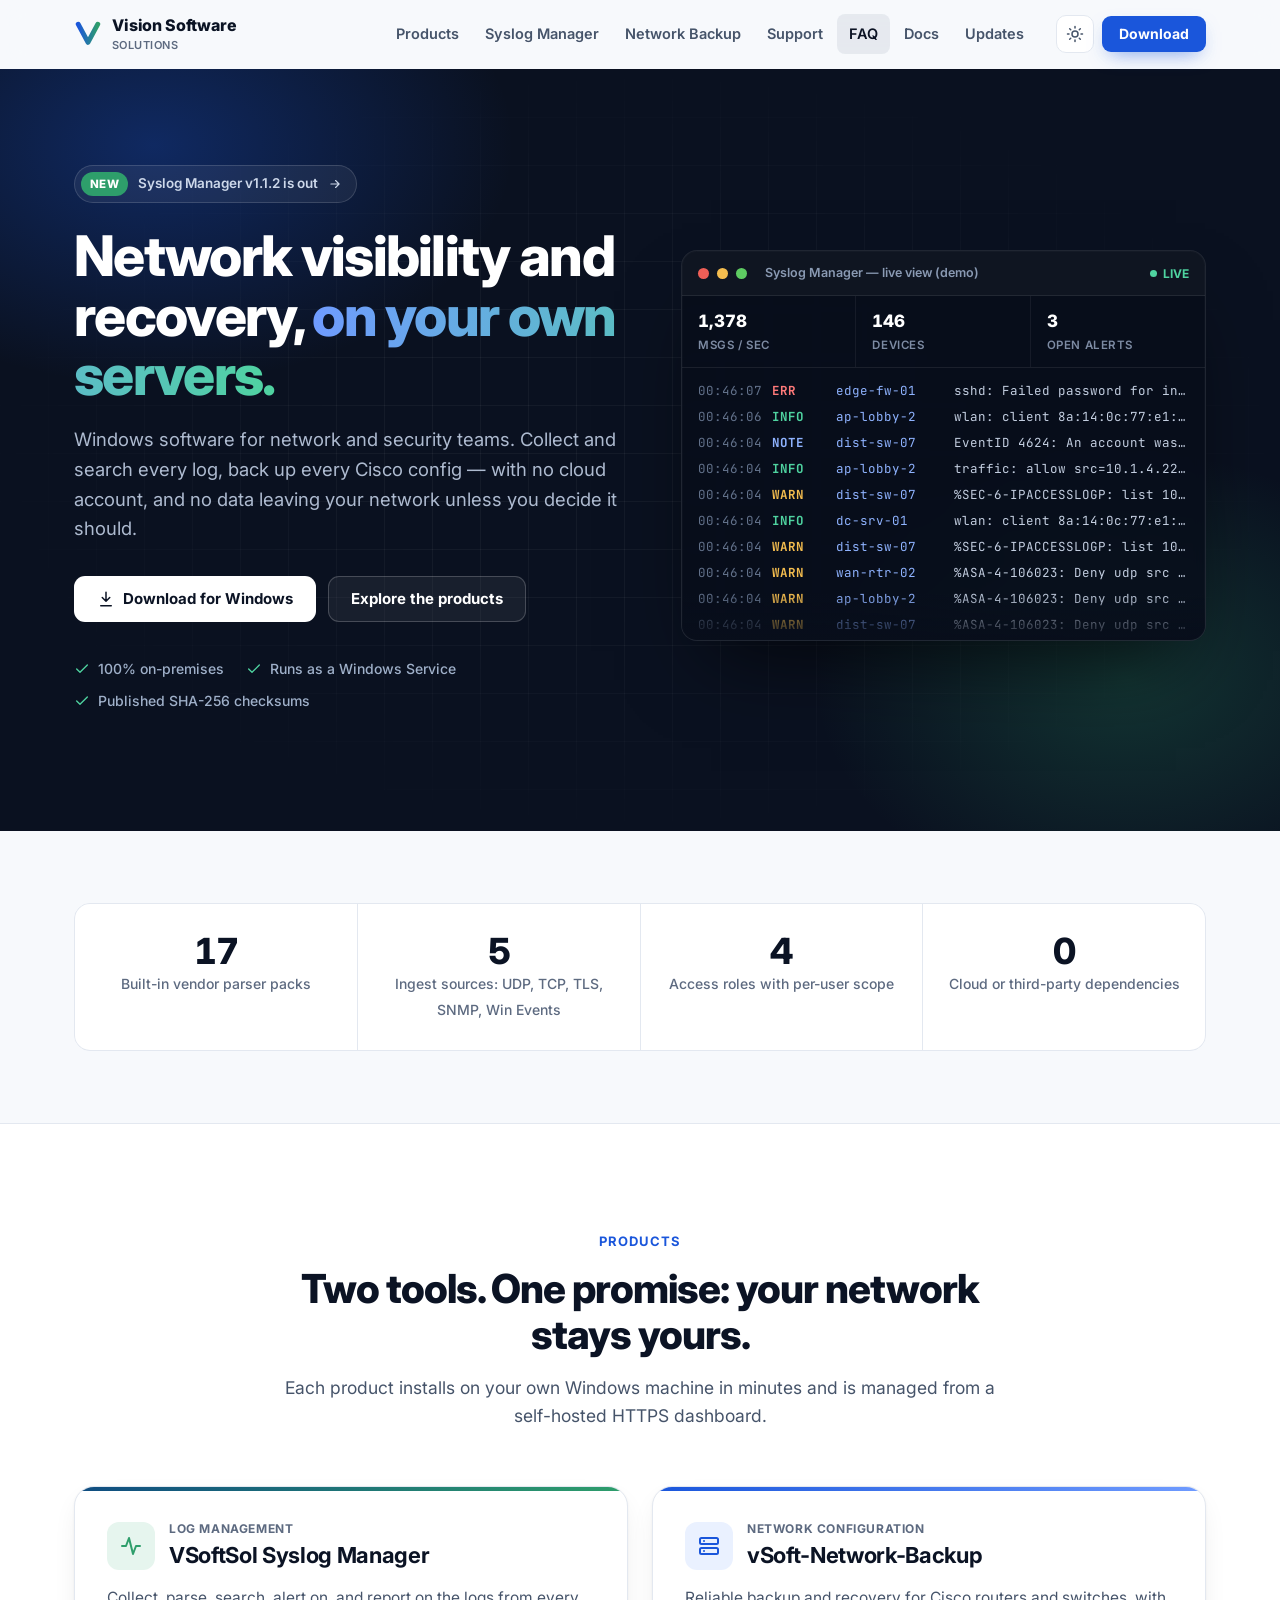
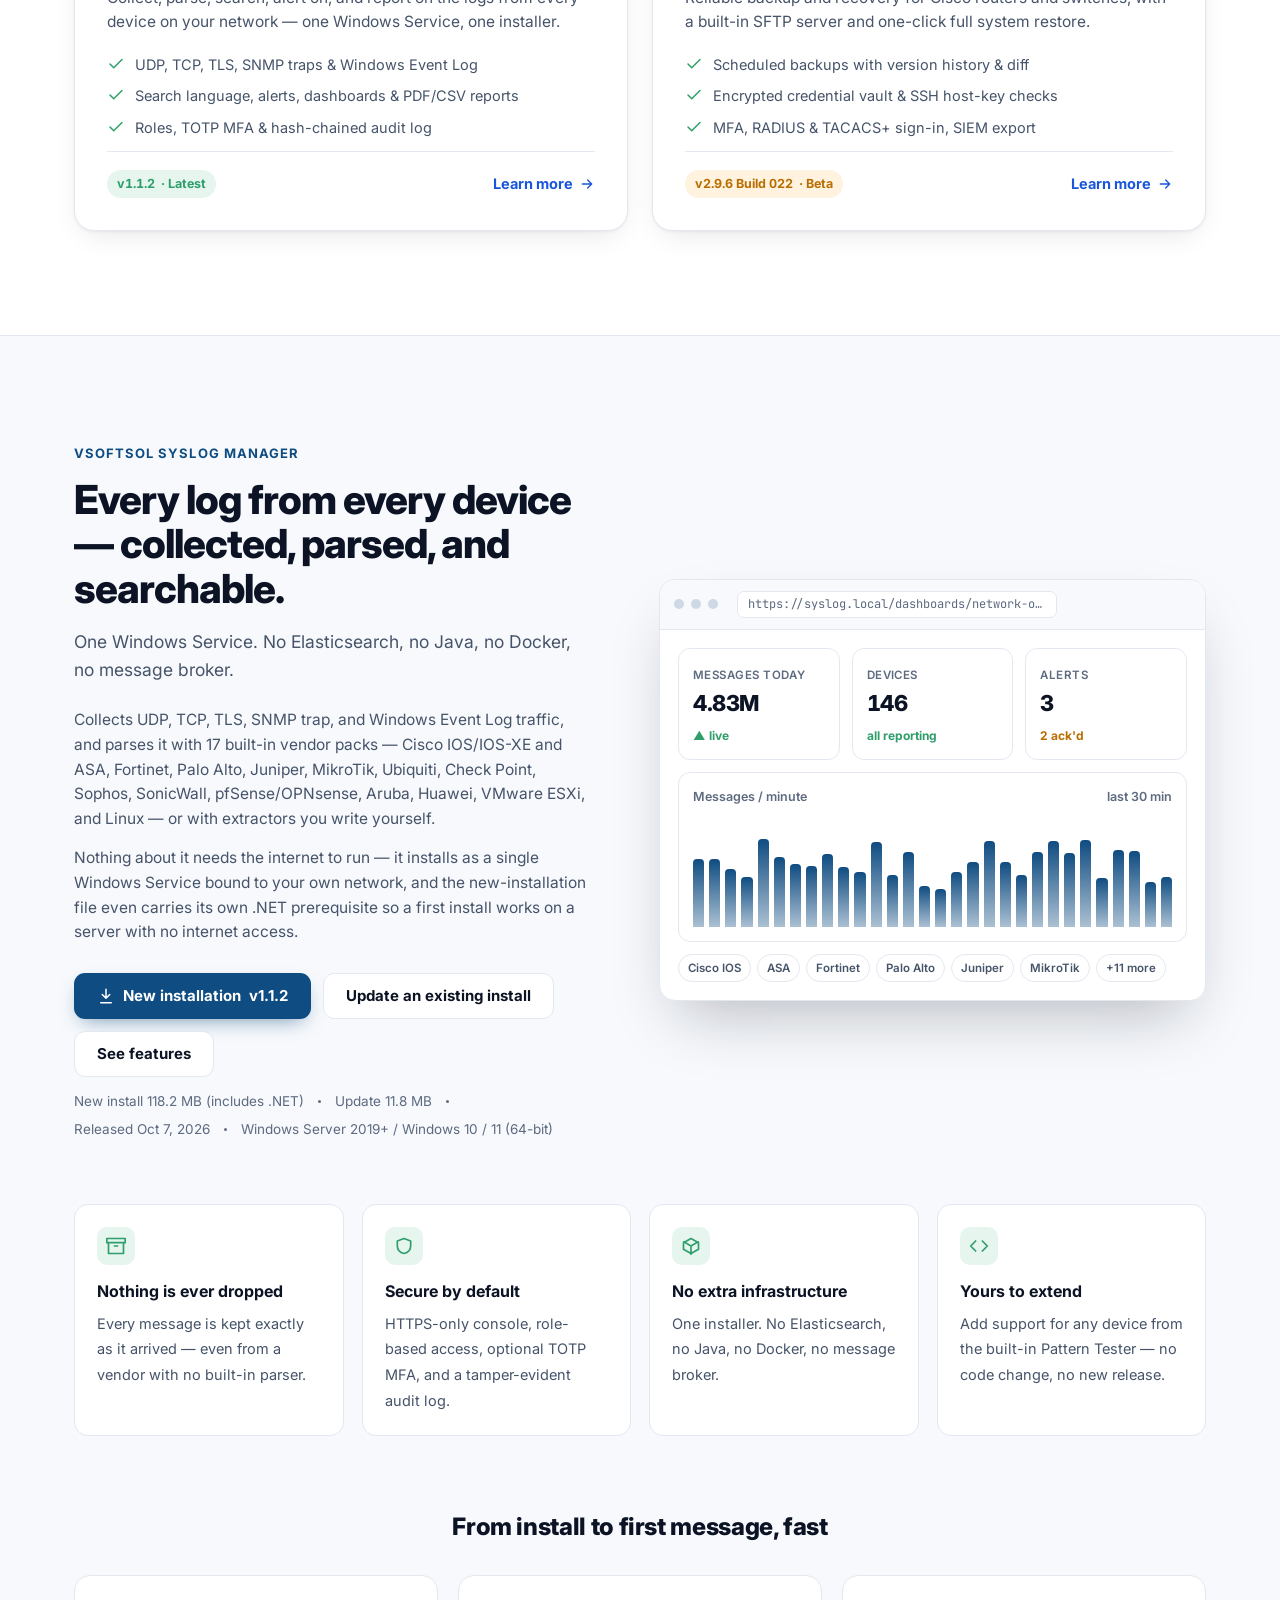
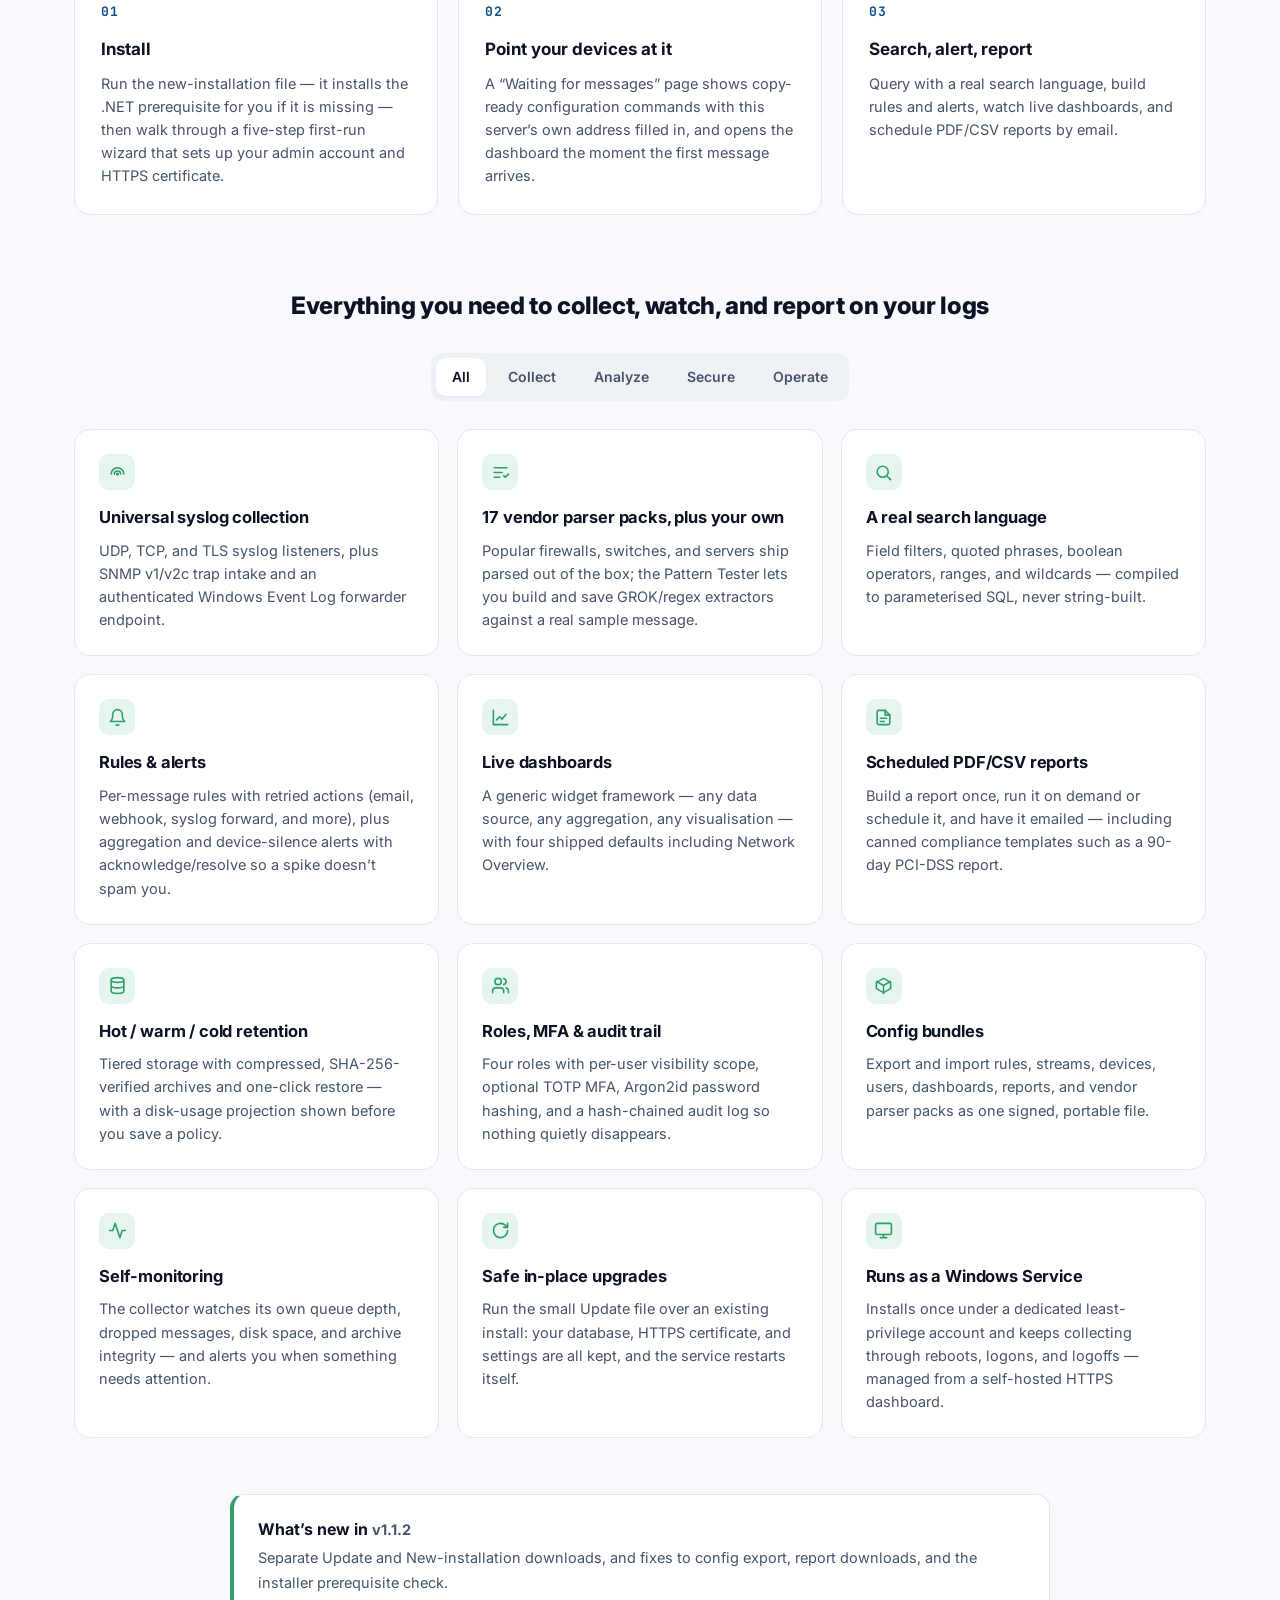
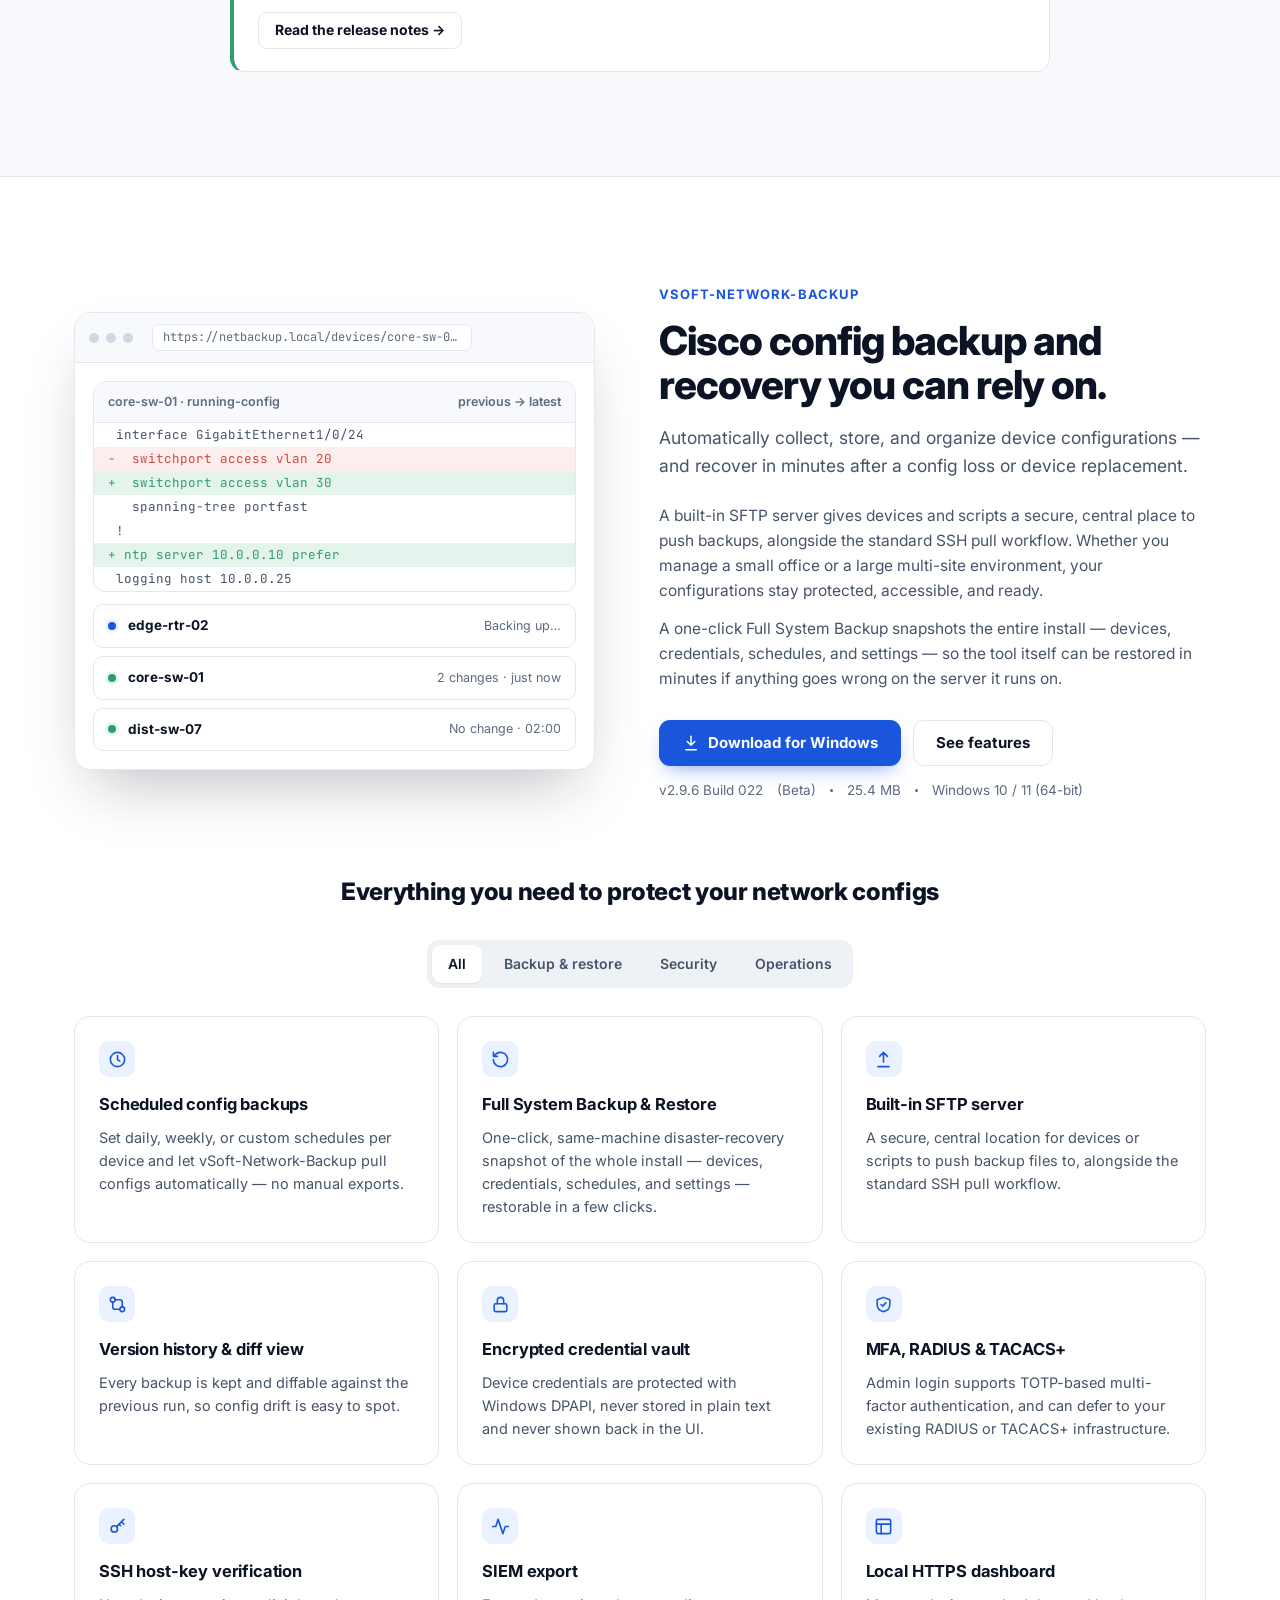
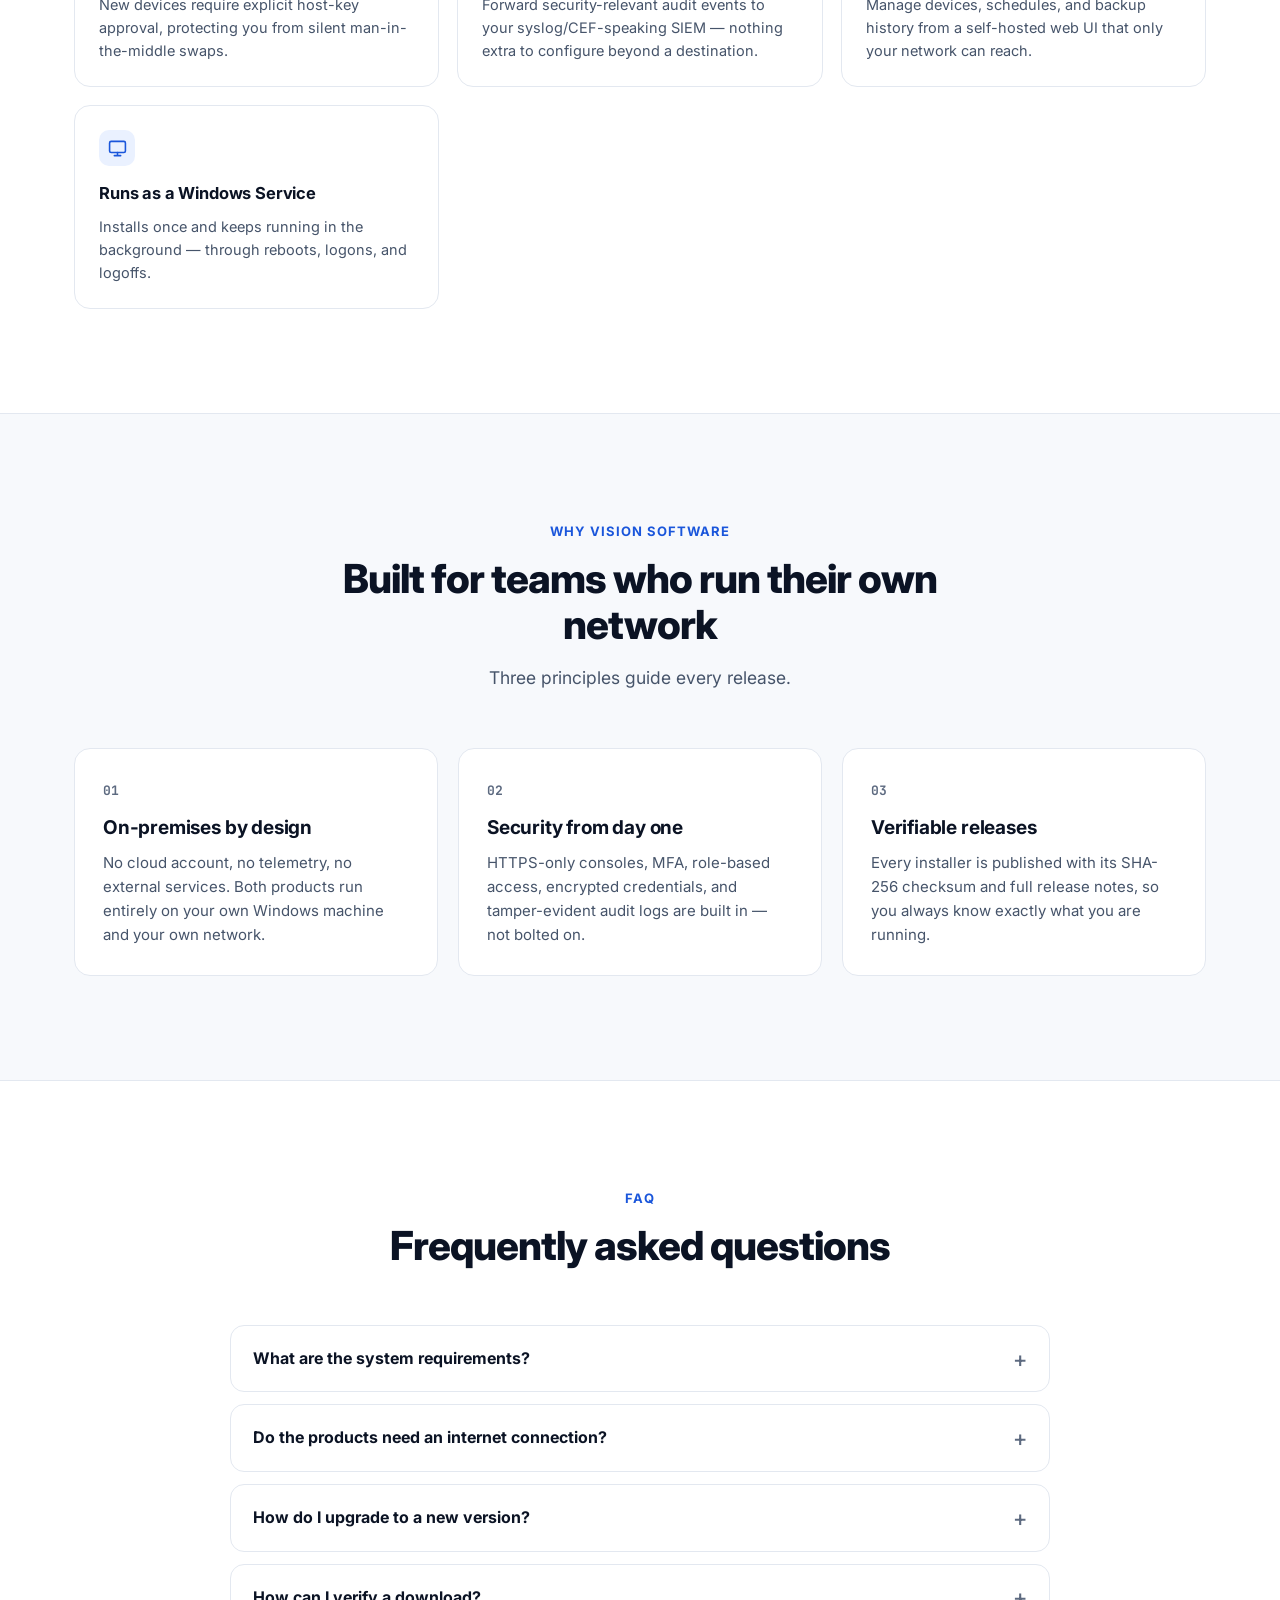
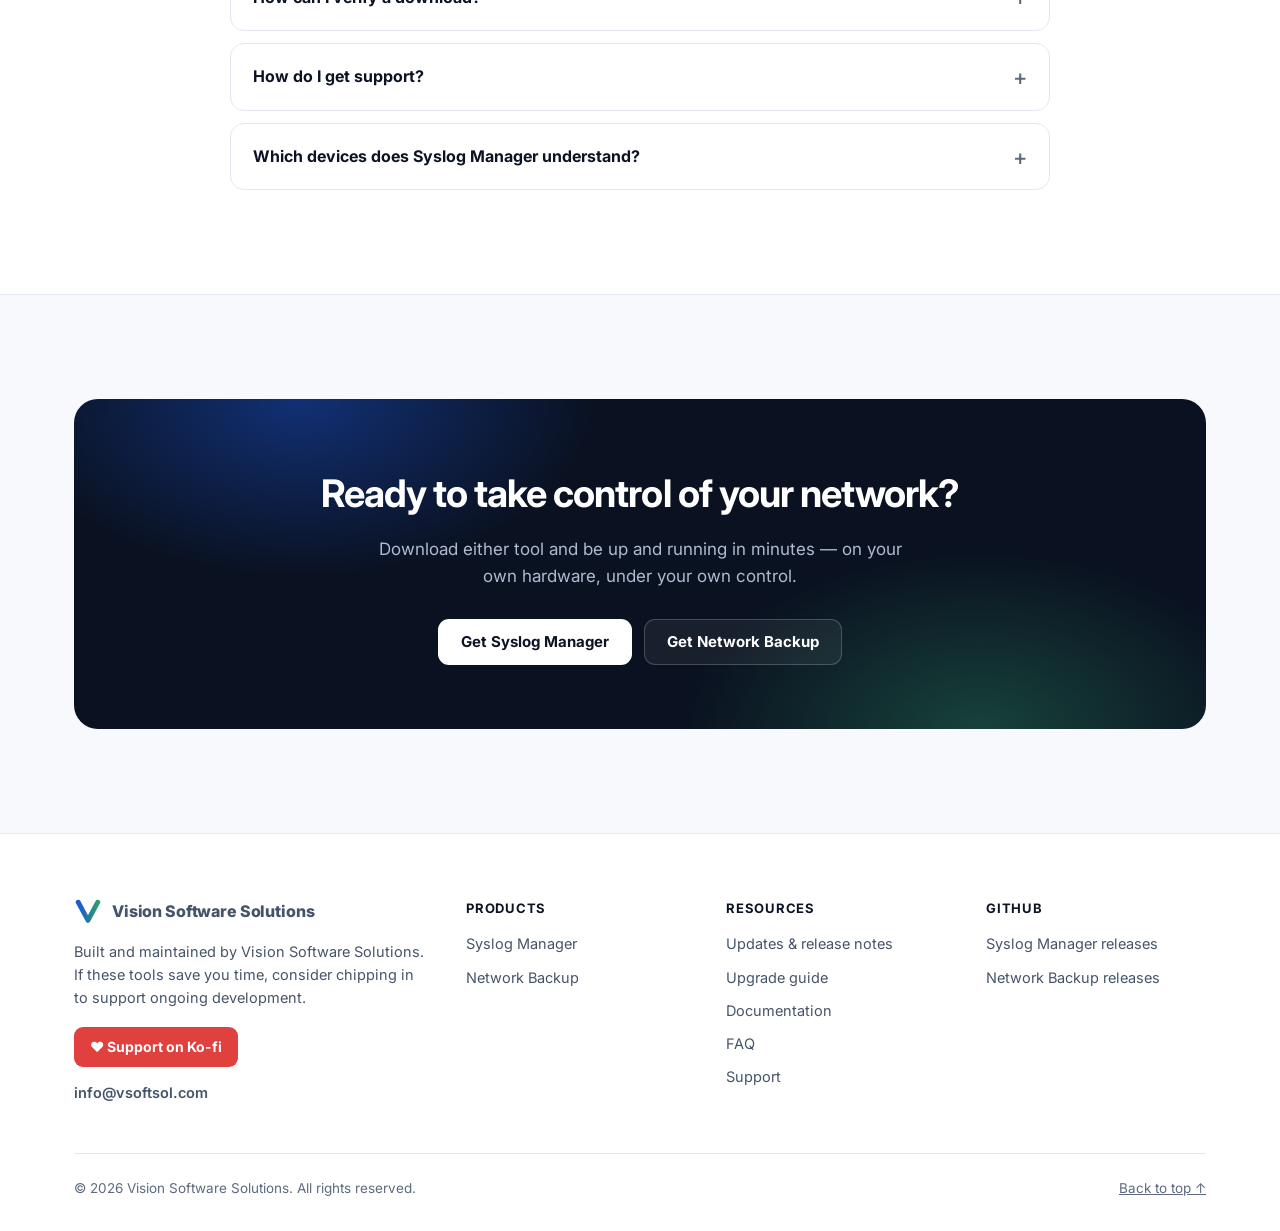
==== commit ec9b8363: "Syslog Manager v1.1.2 downloads + correct unsigned-installer claims (signed) (#6) * Syslog Manager v" ====
--- a/index.html
+++ b/index.html
@@ -76,7 +76,7 @@
       <div>
         <a class="announce" href="/updates.html#syslog-manager-latest">
           <span class="pill">New</span>
-          <span>Syslog Manager <span data-rel="syslog.version">v1.1.1</span> is out</span>
+          <span>Syslog Manager <span data-rel="syslog.version">v1.1.2</span> is out</span>
           <svg class="i" viewBox="0 0 24 24" width="14" height="14"><path d="M5 12h14m-6-6 6 6-6 6"/></svg>
         </a>
         <h1>Network visibility and recovery, <span class="grad-text">on your own servers.</span></h1>
@@ -148,7 +148,7 @@
             <li><svg class="i" viewBox="0 0 24 24"><path d="M20 6 9 17l-5-5"/></svg>Roles, TOTP MFA &amp; hash-chained audit log</li>
           </ul>
           <div class="pick-foot">
-            <span class="chip"><span data-rel="syslog.version">v1.1.1</span> · Latest</span>
+            <span class="chip"><span data-rel="syslog.version">v1.1.2</span> · Latest</span>
             <span class="go">Learn more <svg class="i" viewBox="0 0 24 24"><path d="M5 12h14m-6-6 6 6-6 6"/></svg></span>
           </div>
         </a>
@@ -186,18 +186,22 @@
           <p class="tagline">One Windows Service. No Elasticsearch, no Java, no Docker, no message broker.</p>
           <div class="about-copy">
             <p>Collects UDP, TCP, TLS, SNMP trap, and Windows Event Log traffic, and parses it with 17 built-in vendor packs — Cisco IOS/IOS-XE and ASA, Fortinet, Palo Alto, Juniper, MikroTik, Ubiquiti, Check Point, Sophos, SonicWall, pfSense/OPNsense, Aruba, Huawei, VMware ESXi, and Linux — or with extractors you write yourself.</p>
-            <p>Nothing about it needs the internet to run. The one exception is entirely opt-in: an update checker, off by default, that only offers a release after its cryptographic signature has verified.</p>
+            <p>Nothing about it needs the internet to run — it installs as a single Windows Service bound to your own network, and the new-installation file even carries its own .NET prerequisite so a first install works on a server with no internet access.</p>
           </div>
           <div class="cta-row">
-            <a class="btn btn-syslog" data-rel-href="syslog.url" href="https://github.com/saqibtechnn/vsoftsol-syslog-manager/releases/latest">
+            <a class="btn btn-syslog" data-rel-href="syslogInstall.url" href="https://github.com/saqibtechnn/vsoftsol-syslog-manager/releases/latest">
               <svg class="i" viewBox="0 0 24 24"><path d="M12 3v12m0 0-5-5m5 5 5-5M5 21h14"/></svg>
-              Download <span data-rel="syslog.version">v1.1.1</span>
+              New installation <span data-rel="syslog.version">v1.1.2</span>
+            </a>
+            <a class="btn btn-ghost" data-rel-href="syslog.url" href="https://github.com/saqibtechnn/vsoftsol-syslog-manager/releases/latest">
+              Update an existing install
             </a>
             <a class="btn btn-ghost" href="#sm-features">See features</a>
           </div>
           <div class="version-line">
-            <span data-rel="syslog.size">11.8 MB</span><span class="dot"></span>
-            <span>Released <span data-rel="syslog.date">Sep 23, 2026</span></span><span class="dot"></span>
+            <span>New install <span data-rel="syslogInstall.size">118.2 MB</span> (includes .NET)</span><span class="dot"></span>
+            <span>Update <span data-rel="syslog.size">11.8 MB</span></span><span class="dot"></span>
+            <span>Released <span data-rel="syslog.date">Oct 7, 2026</span></span><span class="dot"></span>
             <span>Windows Server 2019+ / Windows 10 / 11 (64-bit)</span>
           </div>
         </div>
@@ -230,7 +234,7 @@
 
       <h3 class="section-title reveal">From install to first message, fast</h3>
       <div class="steps">
-        <div class="step reveal"><h3>Install</h3><p>Run the signed MSI, then walk through a five-step first-run wizard that sets up your admin account and HTTPS certificate.</p></div>
+        <div class="step reveal"><h3>Install</h3><p>Run the new-installation file — it installs the .NET prerequisite for you if it is missing — then walk through a five-step first-run wizard that sets up your admin account and HTTPS certificate.</p></div>
         <div class="step reveal d1"><h3>Point your devices at it</h3><p>A “Waiting for messages” page shows copy-ready configuration commands with this server’s own address filled in, and opens the dashboard the moment the first message arrives.</p></div>
         <div class="step reveal d2"><h3>Search, alert, report</h3><p>Query with a real search language, build rules and alerts, watch live dashboards, and schedule PDF/CSV reports by email.</p></div>
       </div>
@@ -255,13 +259,13 @@
           <div class="feature-card" data-cat="secure"><div class="ico"><svg class="i" viewBox="0 0 24 24"><path d="M16 21v-2a4 4 0 0 0-4-4H6a4 4 0 0 0-4 4v2"/><circle cx="9" cy="7" r="4"/><path d="M22 21v-2a4 4 0 0 0-3-3.9M16 3.1a4 4 0 0 1 0 7.8"/></svg></div><h3>Roles, MFA &amp; audit trail</h3><p>Four roles with per-user visibility scope, optional TOTP MFA, Argon2id password hashing, and a hash-chained audit log so nothing quietly disappears.</p></div>
           <div class="feature-card" data-cat="secure"><div class="ico"><svg class="i" viewBox="0 0 24 24"><path d="M21 16V8l-9-5-9 5v8l9 5z"/><path d="m3.3 7 8.7 5 8.7-5M12 22V12"/></svg></div><h3>Config bundles</h3><p>Export and import rules, streams, devices, users, dashboards, reports, and vendor parser packs as one signed, portable file.</p></div>
           <div class="feature-card" data-cat="operate"><div class="ico"><svg class="i" viewBox="0 0 24 24"><path d="M22 12h-4l-3 9L9 3l-3 9H2"/></svg></div><h3>Self-monitoring</h3><p>The collector watches its own queue depth, dropped messages, disk space, and archive integrity — and alerts you when something needs attention.</p></div>
-          <div class="feature-card" data-cat="secure"><div class="ico"><svg class="i" viewBox="0 0 24 24"><path d="M21 12a9 9 0 1 1-3-6.7L21 8M21 3v5h-5"/></svg></div><h3>Opt-in signed updates</h3><p>Off by default. When enabled, it checks for a new release, downloads it, and verifies its signature and hash — you always run the installer yourself.</p></div>
+          <div class="feature-card" data-cat="secure"><div class="ico"><svg class="i" viewBox="0 0 24 24"><path d="M21 12a9 9 0 1 1-3-6.7L21 8M21 3v5h-5"/></svg></div><h3>Safe in-place upgrades</h3><p>Run the small Update file over an existing install: your database, HTTPS certificate, and settings are all kept, and the service restarts itself.</p></div>
           <div class="feature-card" data-cat="operate"><div class="ico"><svg class="i" viewBox="0 0 24 24"><rect x="2" y="3" width="20" height="14" rx="2"/><path d="M8 21h8M12 17v4"/></svg></div><h3>Runs as a Windows Service</h3><p>Installs once under a dedicated least-privilege account and keeps collecting through reboots, logons, and logoffs — managed from a self-hosted HTTPS dashboard.</p></div>
         </div>
       </div>
 
       <div class="whatsnew reveal">
-        <div><strong>What’s new in <span data-rel="syslog.version">v1.1.1</span></strong><span>Opt-in signed update check, fixes to config export and report downloads, and an installer prerequisite-check fix.</span></div>
+        <div><strong>What’s new in <span data-rel="syslog.version">v1.1.2</span></strong><span>Separate Update and New-installation downloads, and fixes to config export, report downloads, and the installer prerequisite check.</span></div>
         <a class="btn btn-ghost btn-sm" href="/updates.html#syslog-manager-latest">Read the release notes →</a>
       </div>
     </div>
@@ -369,7 +373,7 @@
         </details>
         <details>
           <summary>Do the products need an internet connection?</summary>
-          <p>No. Both run entirely on your own network. Syslog Manager has one optional feature that uses the internet — an update checker that is off by default and only offers releases whose cryptographic signature verifies.</p>
+          <p>No. Both run entirely on your own network. Syslog Manager does not need the internet to run; you fetch new releases yourself from this site or GitHub and verify them against the published SHA-256.</p>
         </details>
         <details>
           <summary>How do I upgrade to a new version?</summary>
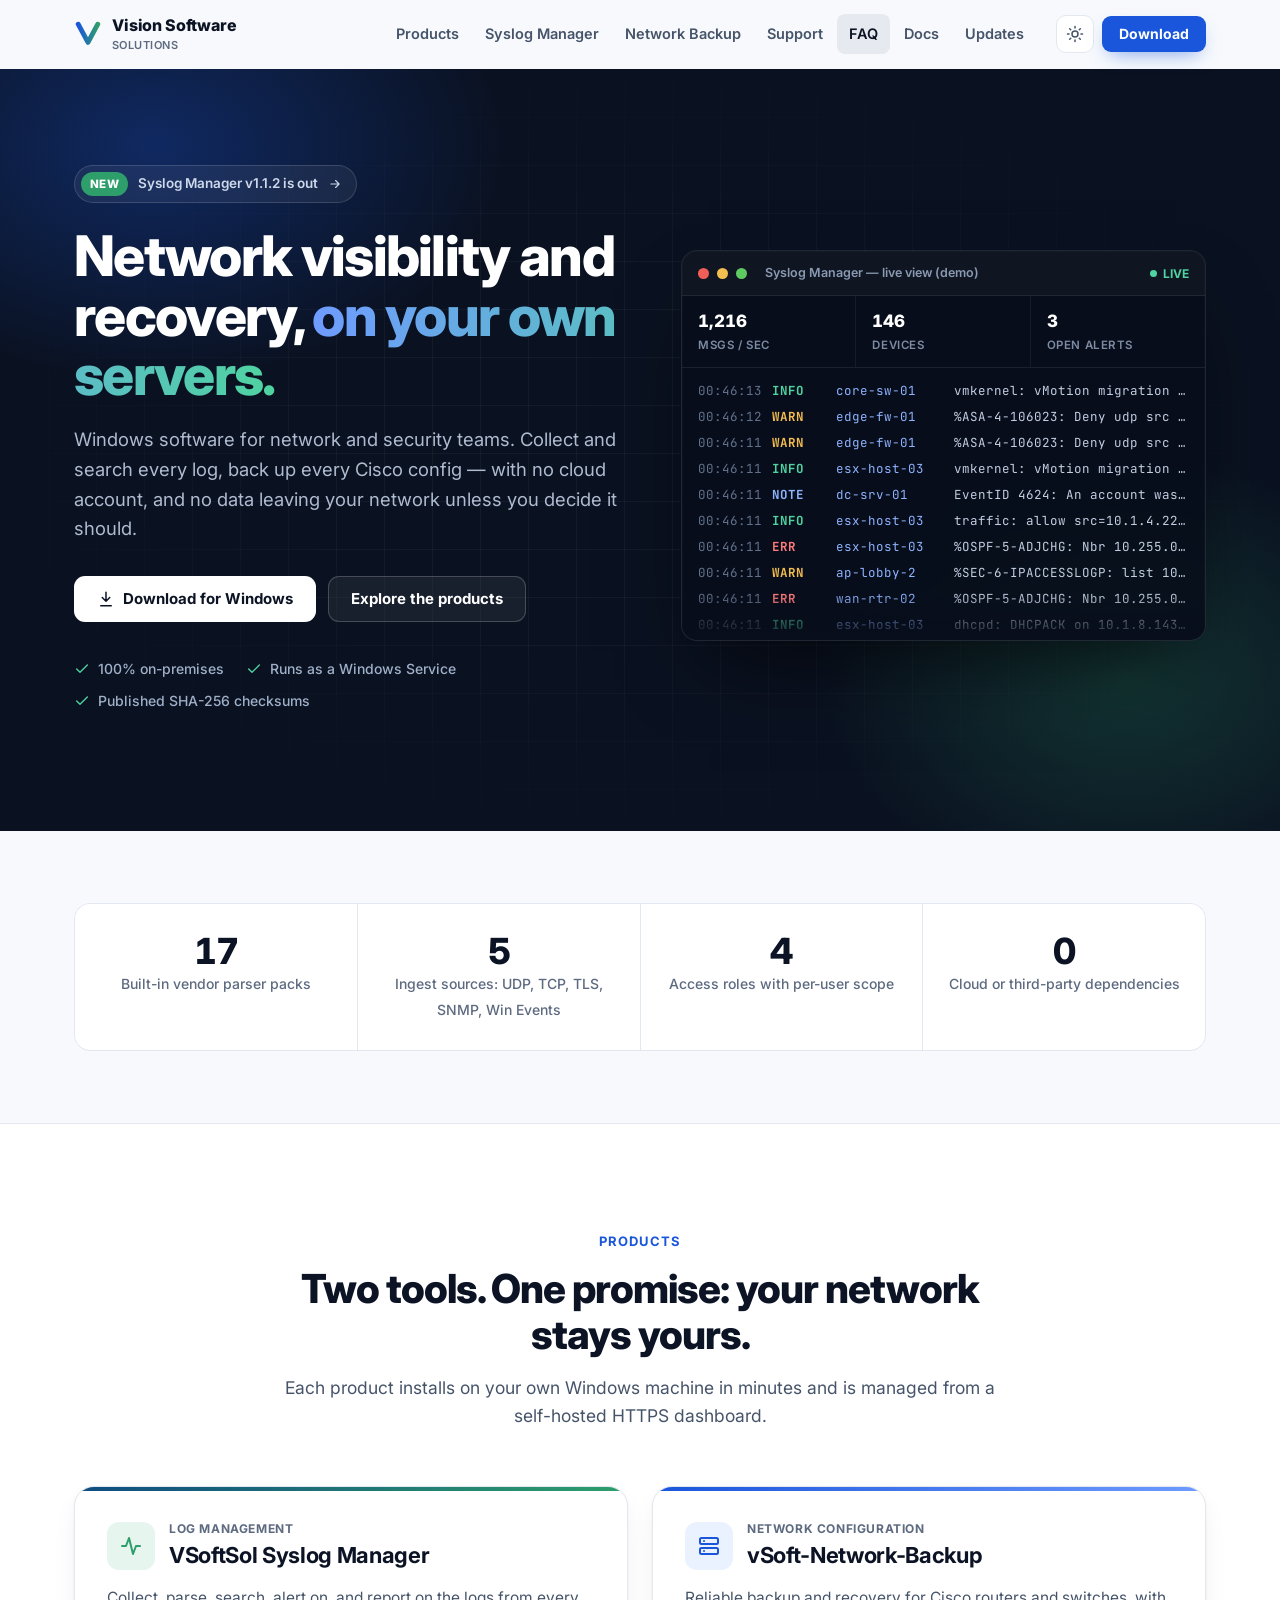
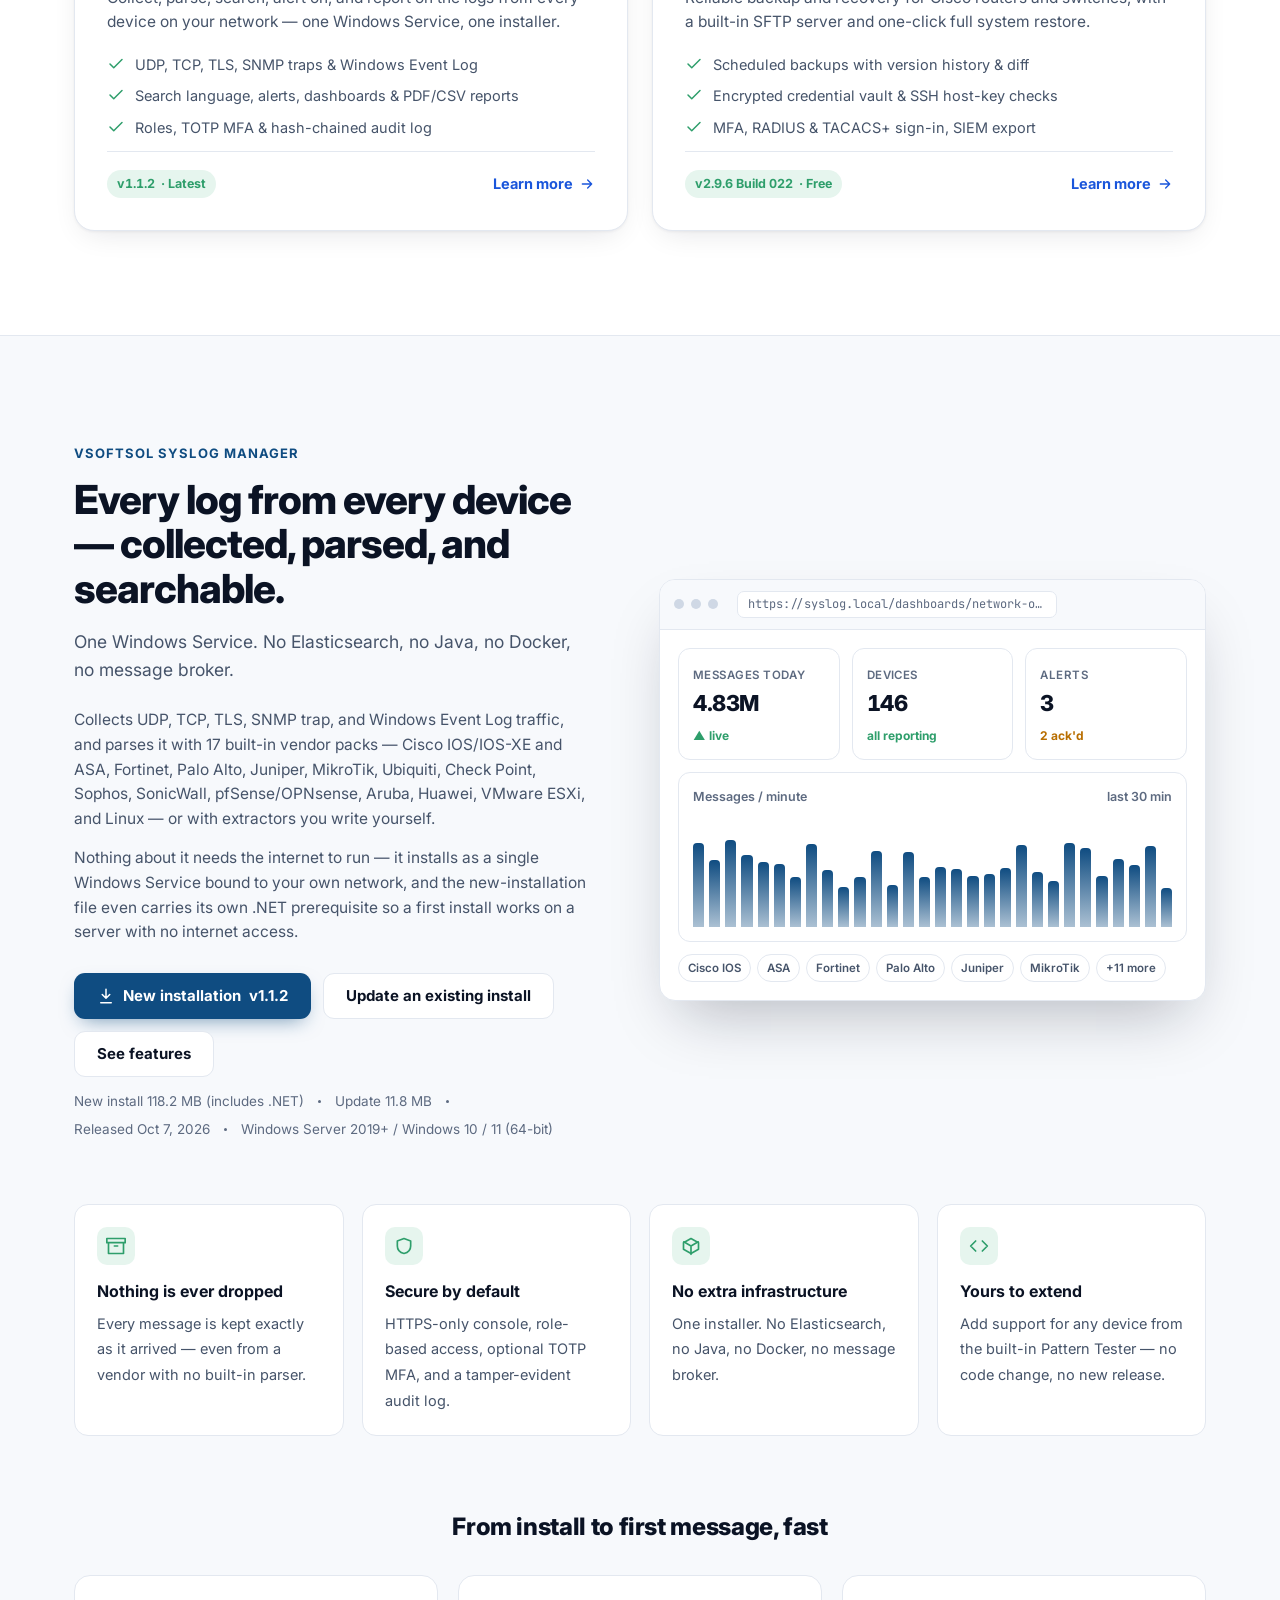
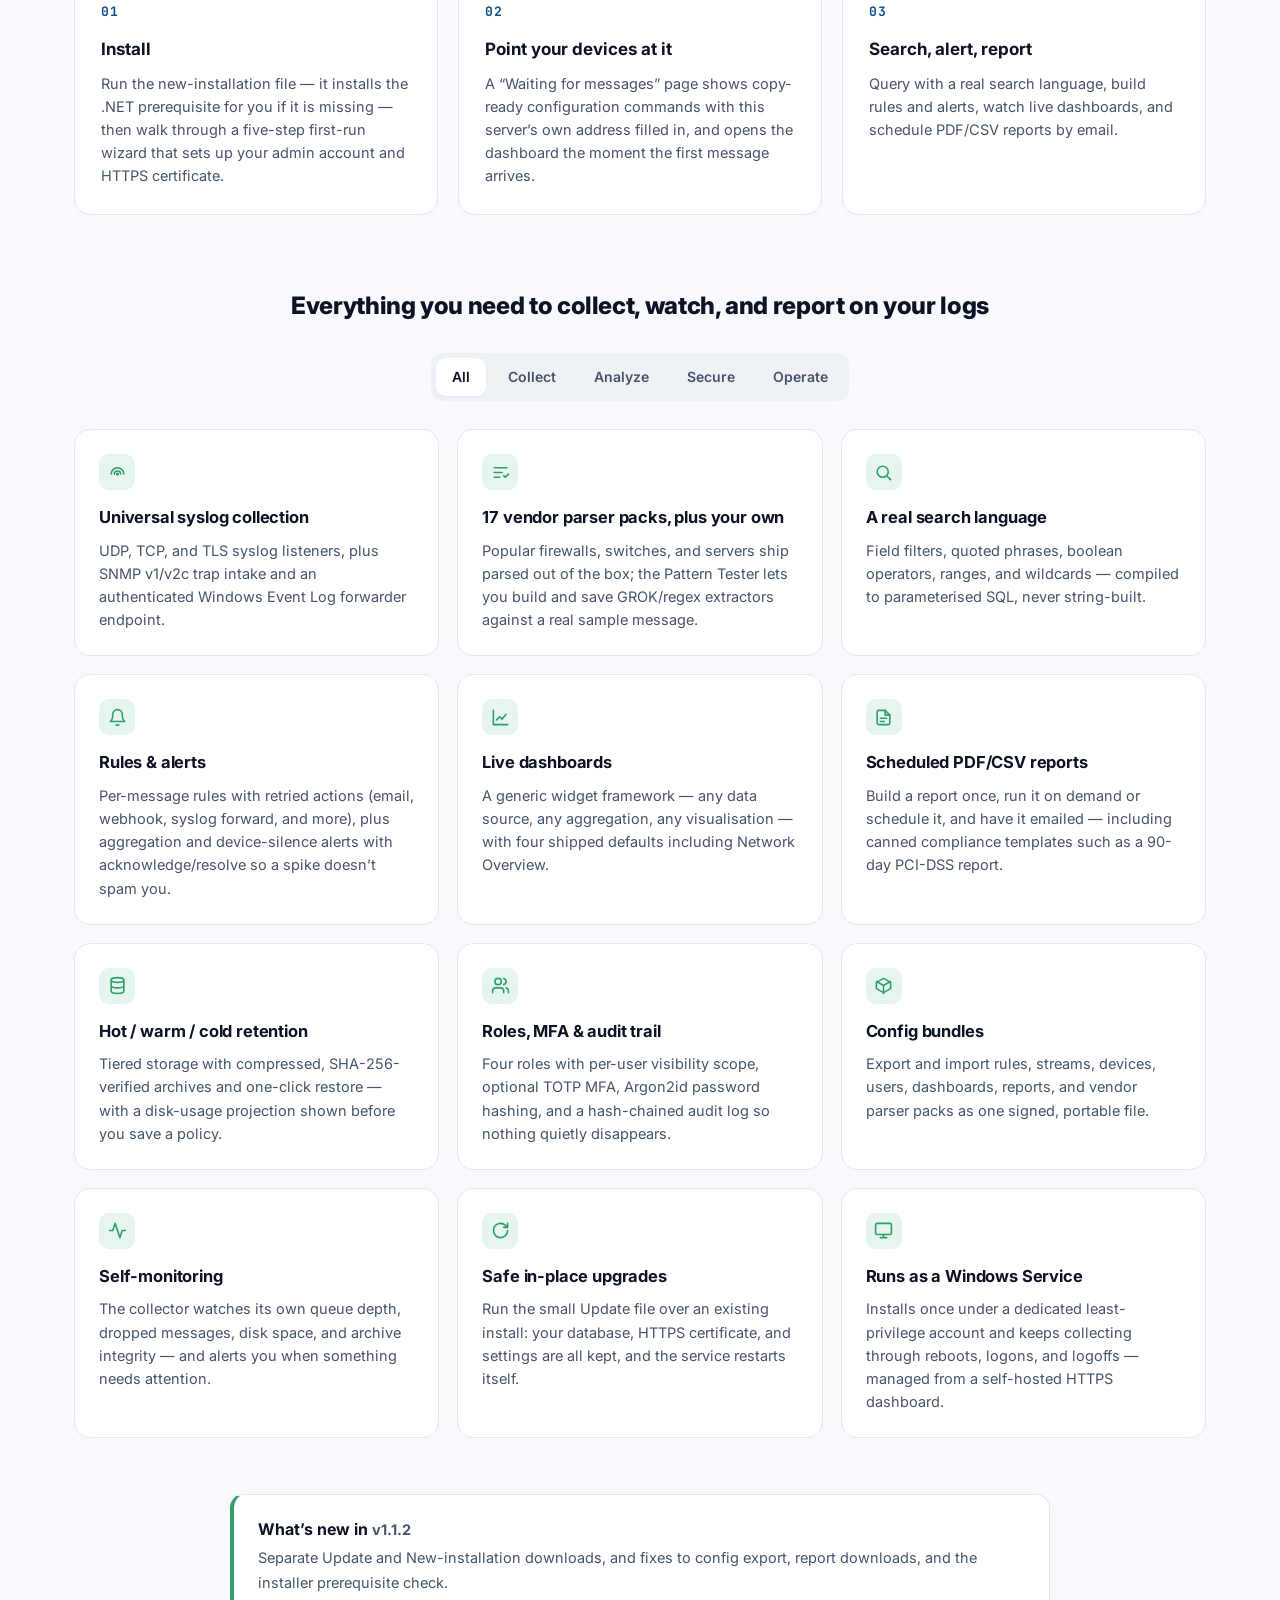
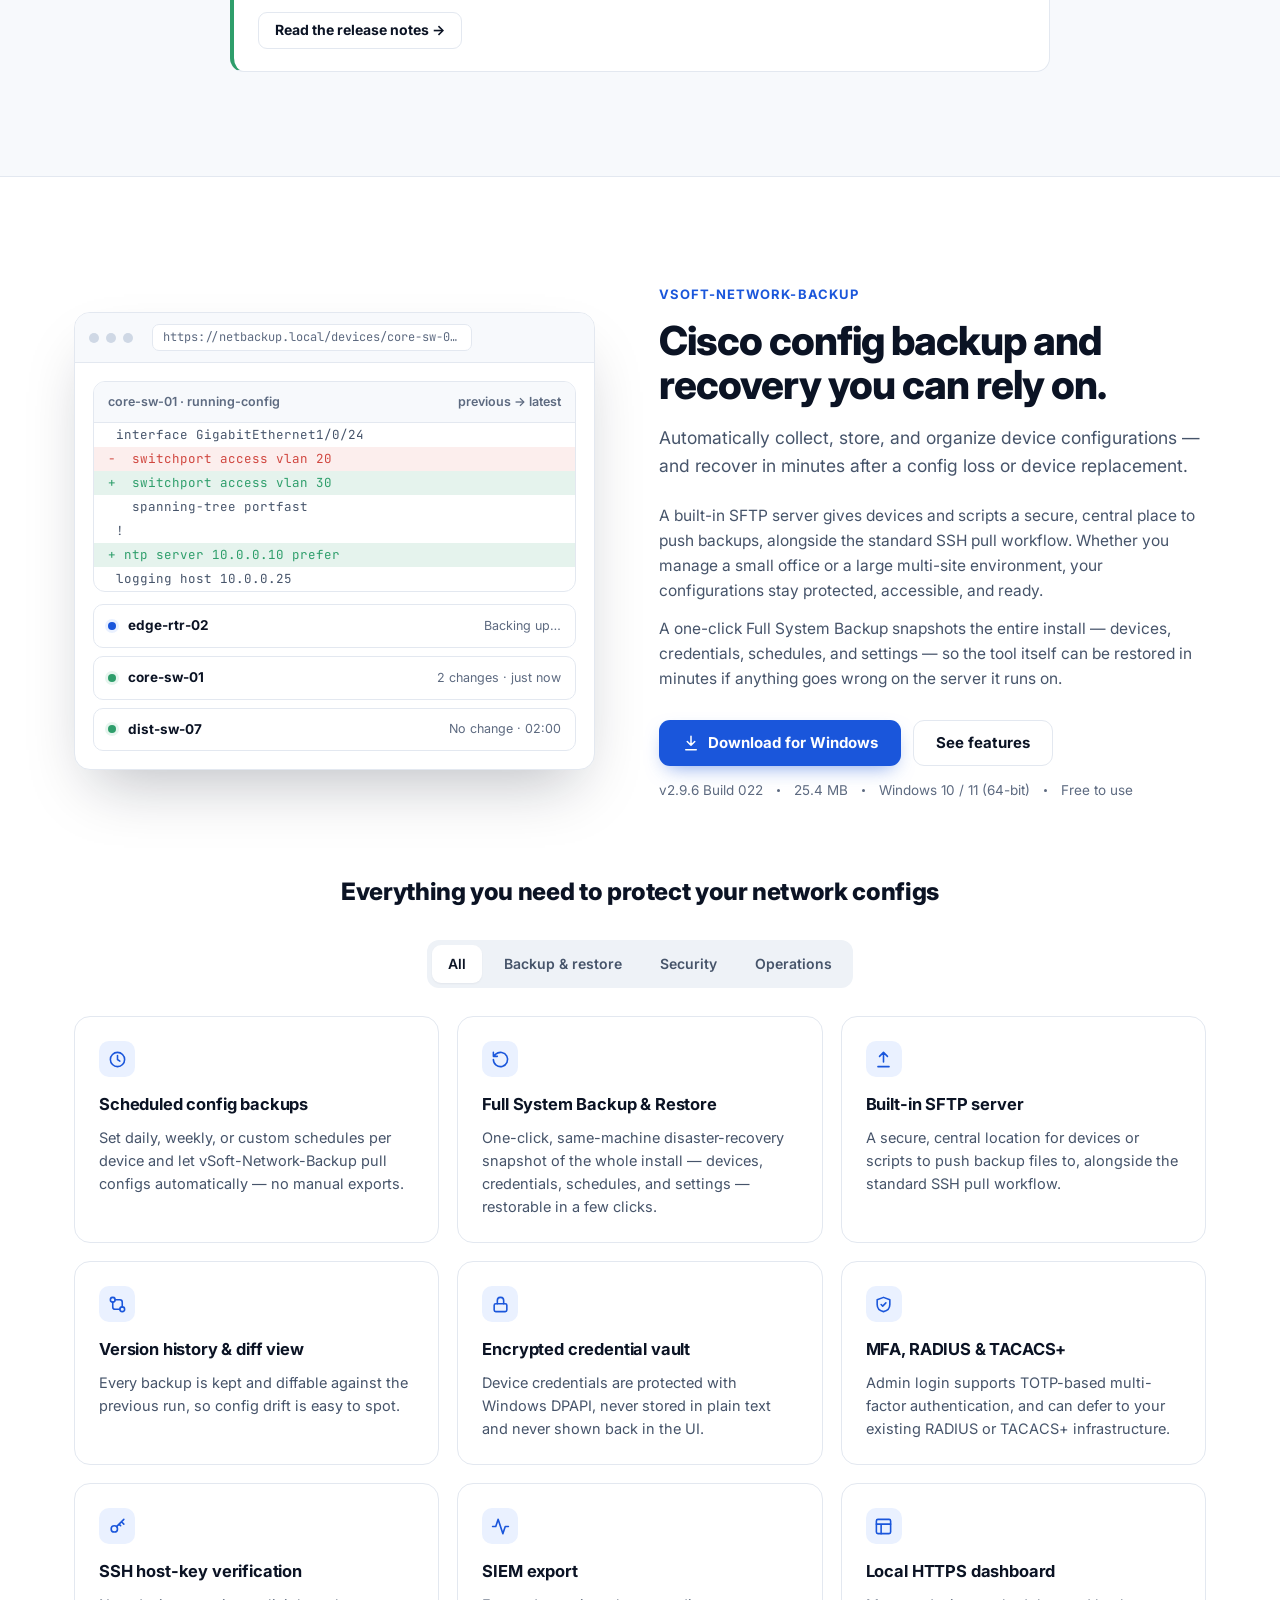
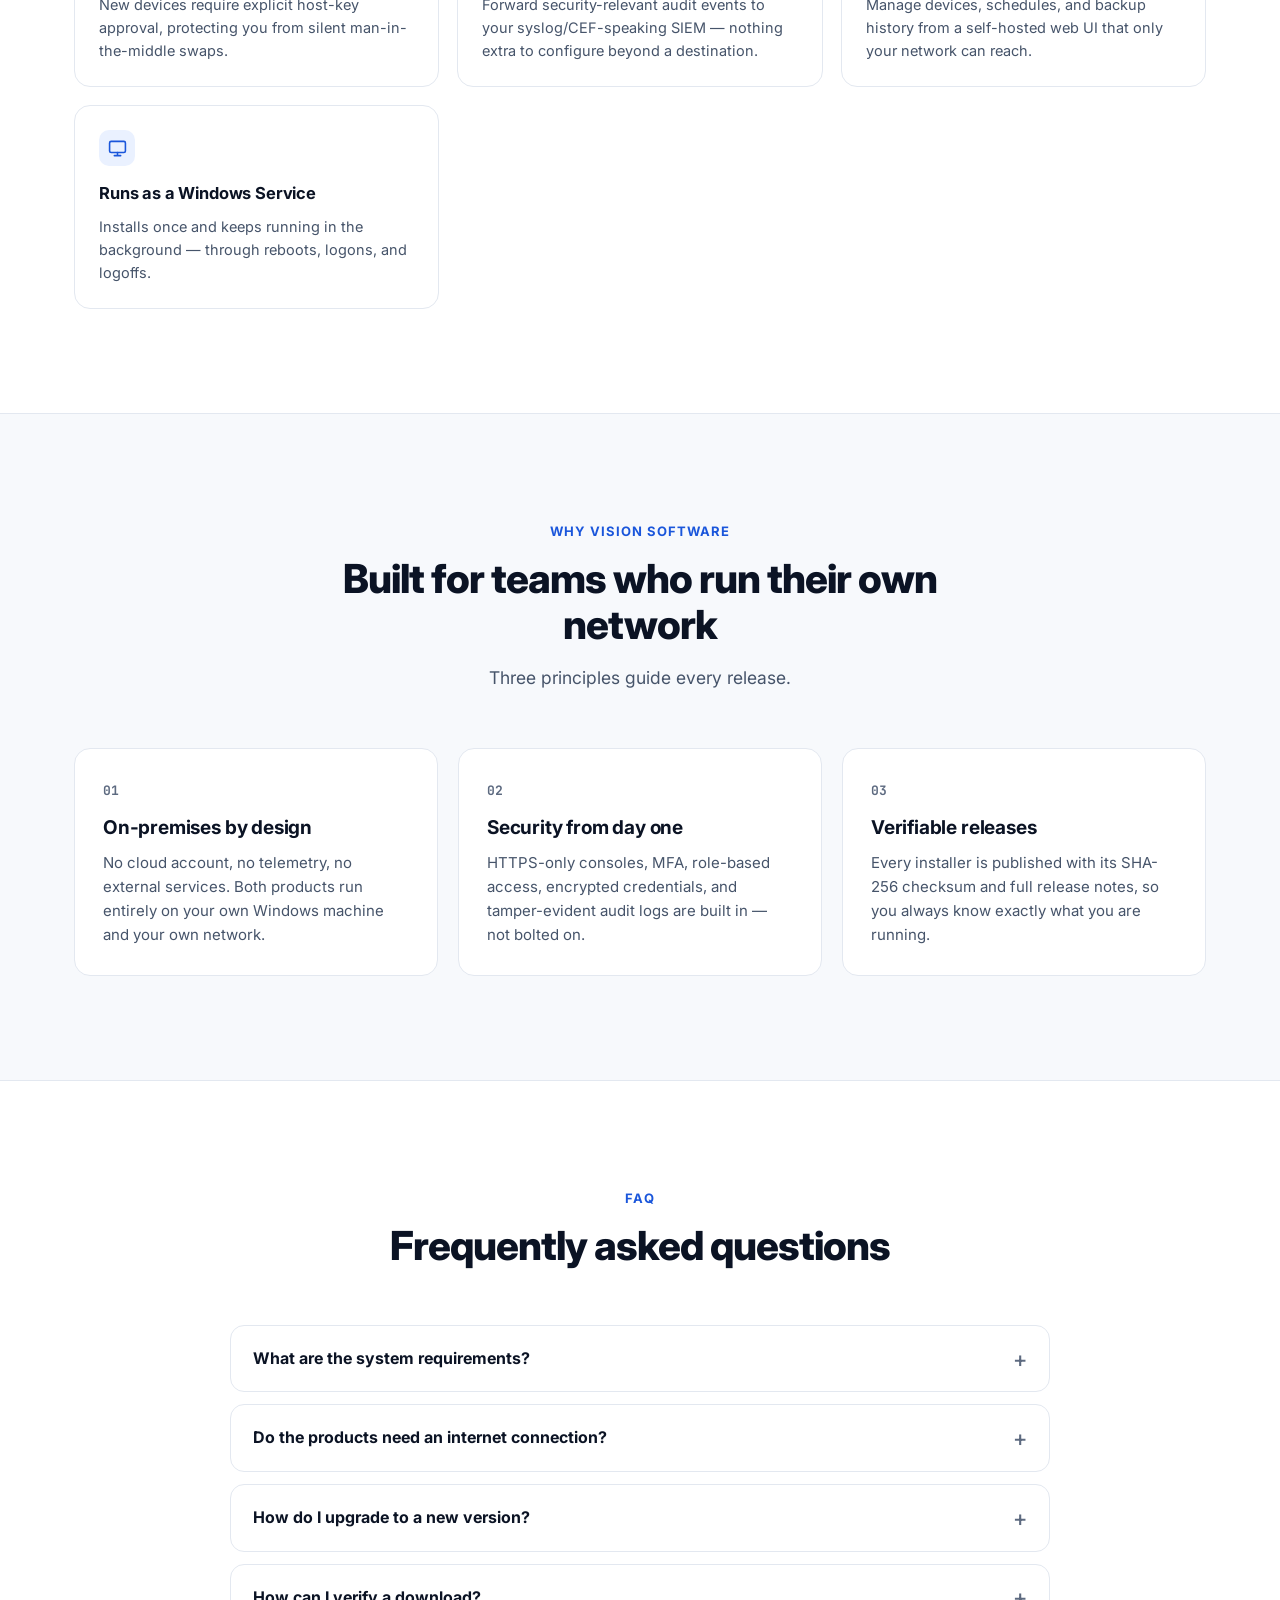
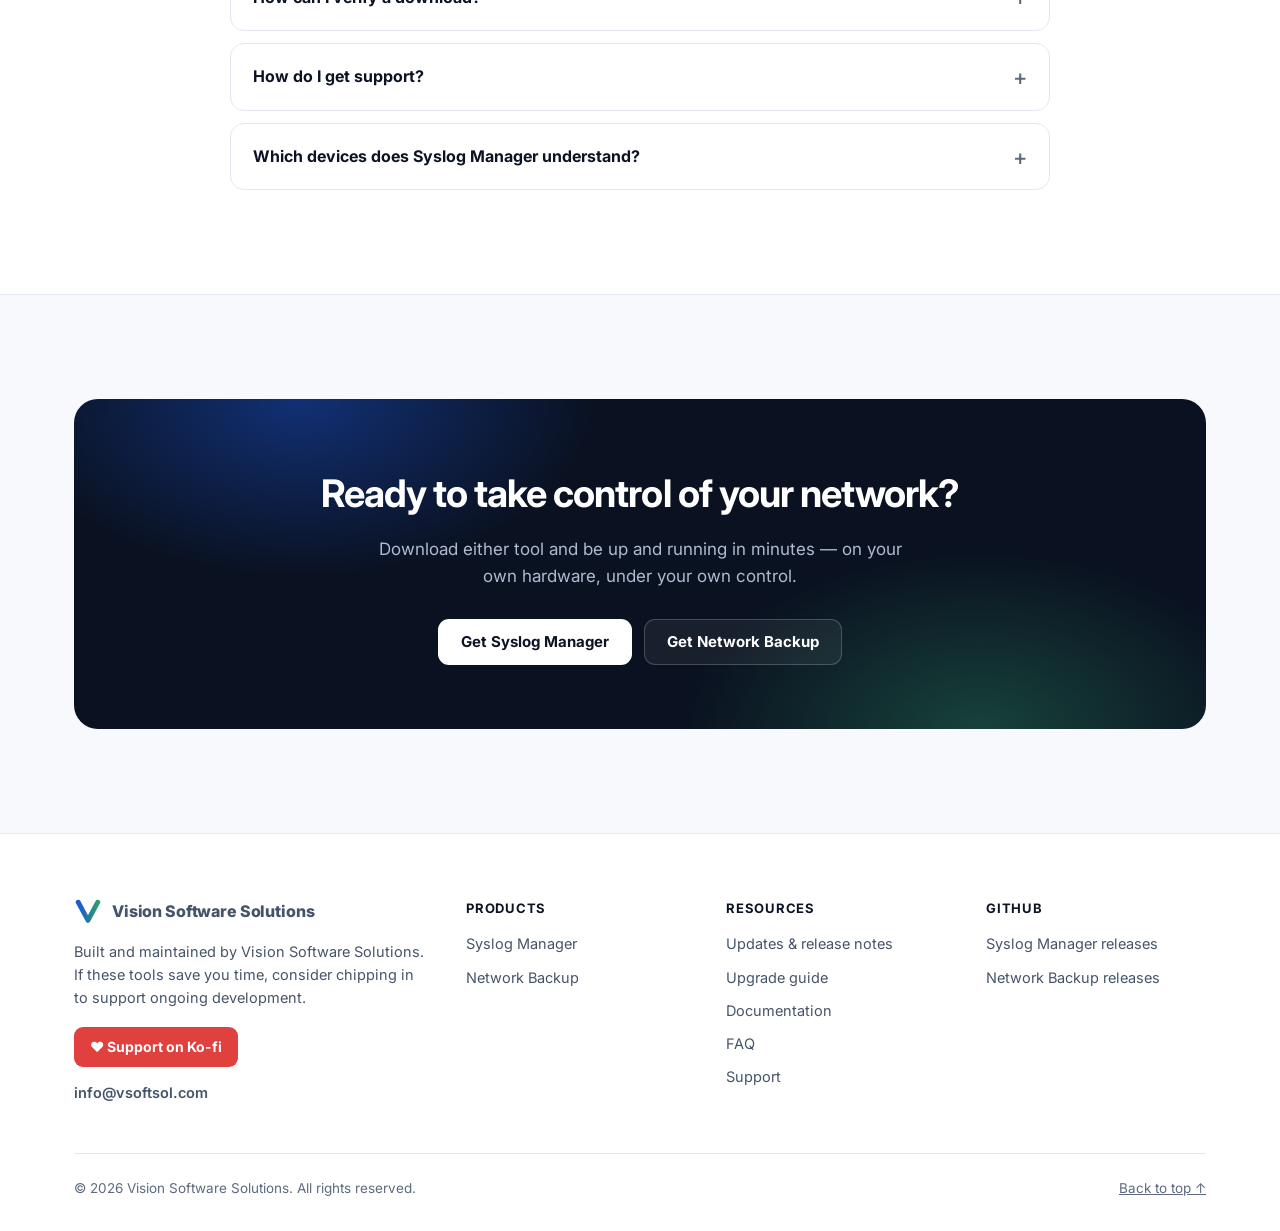
==== commit 426f2756: "Network Backup: offer the full installer only, drop Beta labels, state it is free Point the download" ====
--- a/index.html
+++ b/index.html
@@ -168,7 +168,7 @@
             <li><svg class="i" viewBox="0 0 24 24"><path d="M20 6 9 17l-5-5"/></svg>MFA, RADIUS &amp; TACACS+ sign-in, SIEM export</li>
           </ul>
           <div class="pick-foot">
-            <span class="chip beta"><span data-rel="backup.version">v2.9.6 Build 022</span> · Beta</span>
+            <span class="chip"><span data-rel="backup.version">v2.9.6 Build 022</span> · Free</span>
             <span class="go">Learn more <svg class="i" viewBox="0 0 24 24"><path d="M5 12h14m-6-6 6 6-6 6"/></svg></span>
           </div>
         </a>
@@ -284,16 +284,17 @@
             <p>A one-click Full System Backup snapshots the entire install — devices, credentials, schedules, and settings — so the tool itself can be restored in minutes if anything goes wrong on the server it runs on.</p>
           </div>
           <div class="cta-row">
-            <a class="btn btn-blue" data-rel-href="backup.url" href="https://github.com/saqibtechnn/vSoft-Baclup-Updates/releases/latest/download/CiscoConfigBackup-Beta-Setup.exe">
+            <a class="btn btn-blue" data-rel-href="backup.url" href="https://github.com/saqibtechnn/vSoft-Baclup-Updates/releases/latest/download/CiscoConfigBackup-Setup.exe">
               <svg class="i" viewBox="0 0 24 24"><path d="M12 3v12m0 0-5-5m5 5 5-5M5 21h14"/></svg>
               Download for Windows
             </a>
             <a class="btn btn-ghost" href="#nb-features">See features</a>
           </div>
           <div class="version-line">
-            <span data-rel="backup.version">v2.9.6 Build 022</span> (Beta)<span class="dot"></span>
+            <span data-rel="backup.version">v2.9.6 Build 022</span><span class="dot"></span>
             <span data-rel="backup.size">25.4 MB</span><span class="dot"></span>
-            <span>Windows 10 / 11 (64-bit)</span>
+            <span>Windows 10 / 11 (64-bit)</span><span class="dot"></span>
+            <span>Free to use</span>
           </div>
         </div>
 
@@ -403,7 +404,7 @@
         <p>Download either tool and be up and running in minutes — on your own hardware, under your own control.</p>
         <div class="cta-row">
           <a class="btn btn-light" data-rel-href="syslog.url" href="https://github.com/saqibtechnn/vsoftsol-syslog-manager/releases/latest">Get Syslog Manager</a>
-          <a class="btn btn-outline-light" data-rel-href="backup.url" href="https://github.com/saqibtechnn/vSoft-Baclup-Updates/releases/latest/download/CiscoConfigBackup-Beta-Setup.exe">Get Network Backup</a>
+          <a class="btn btn-outline-light" data-rel-href="backup.url" href="https://github.com/saqibtechnn/vSoft-Baclup-Updates/releases/latest/download/CiscoConfigBackup-Setup.exe">Get Network Backup</a>
         </div>
       </div>
     </div>
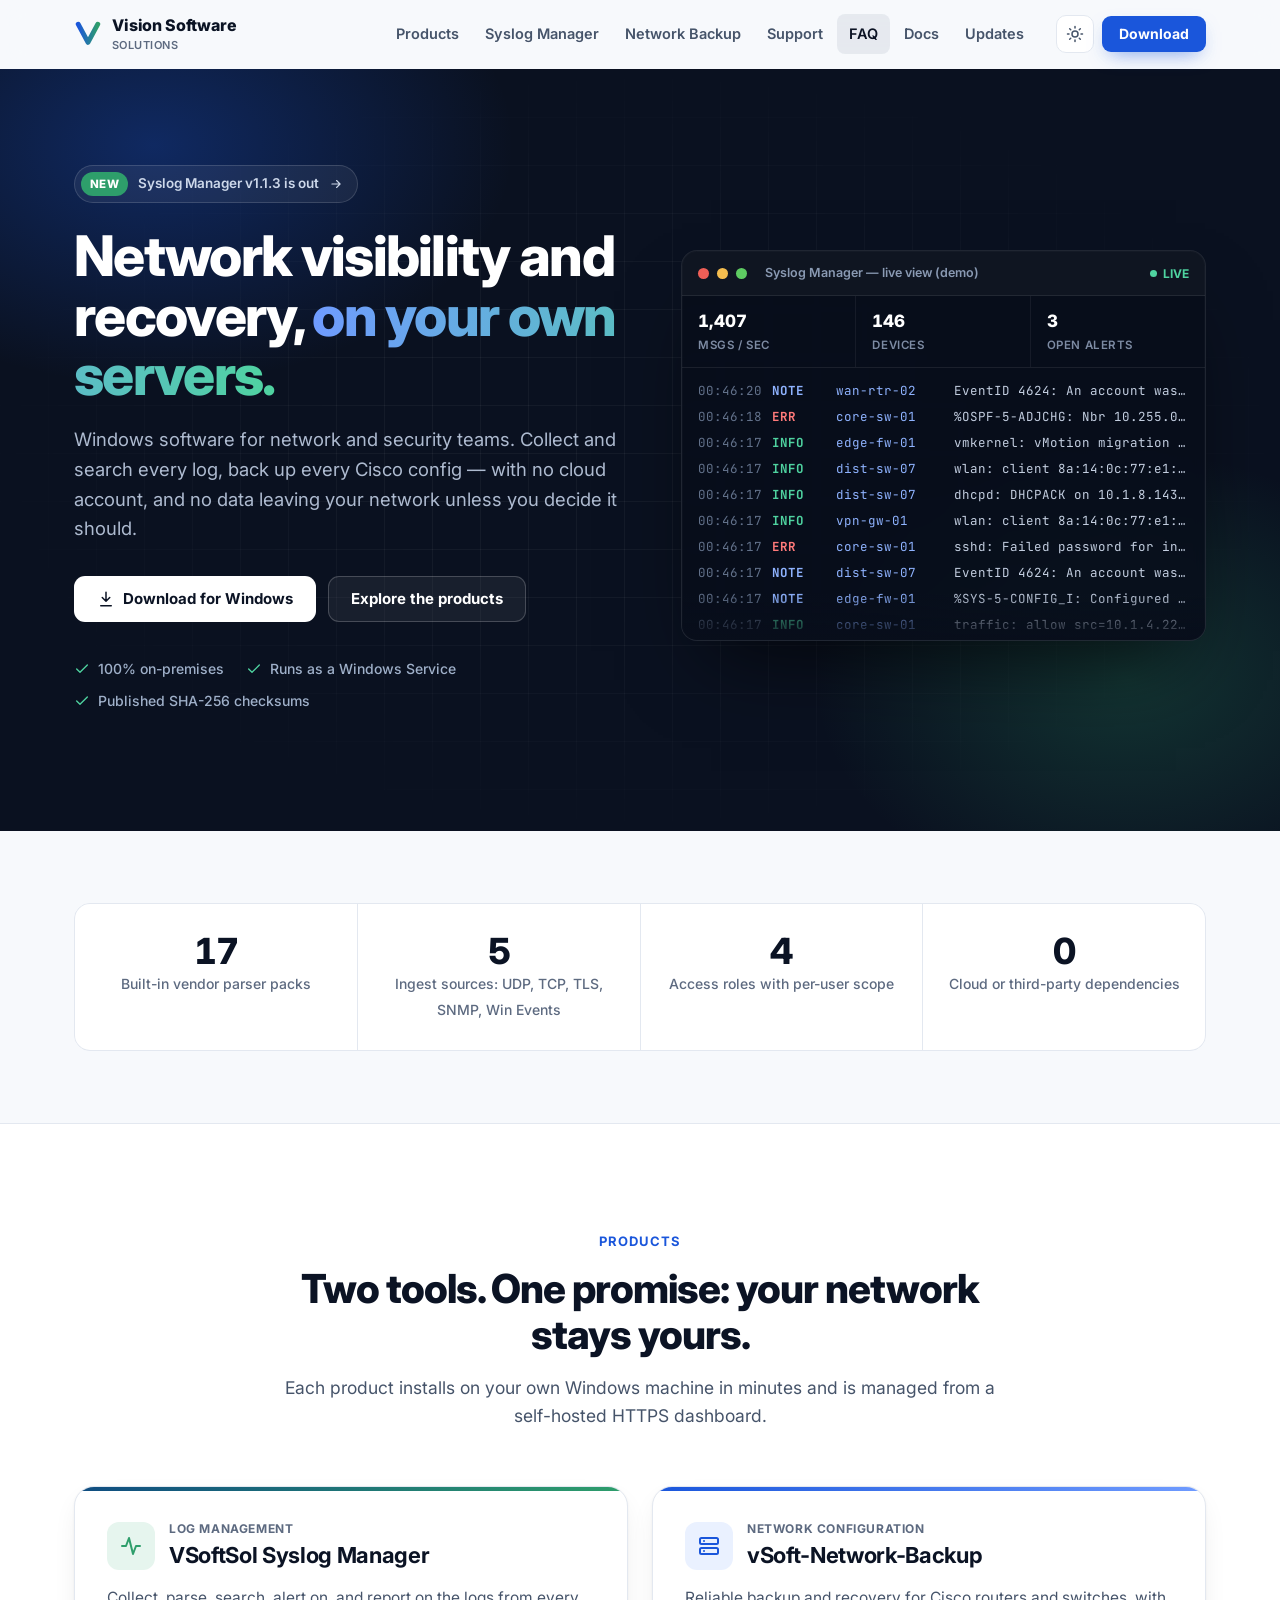
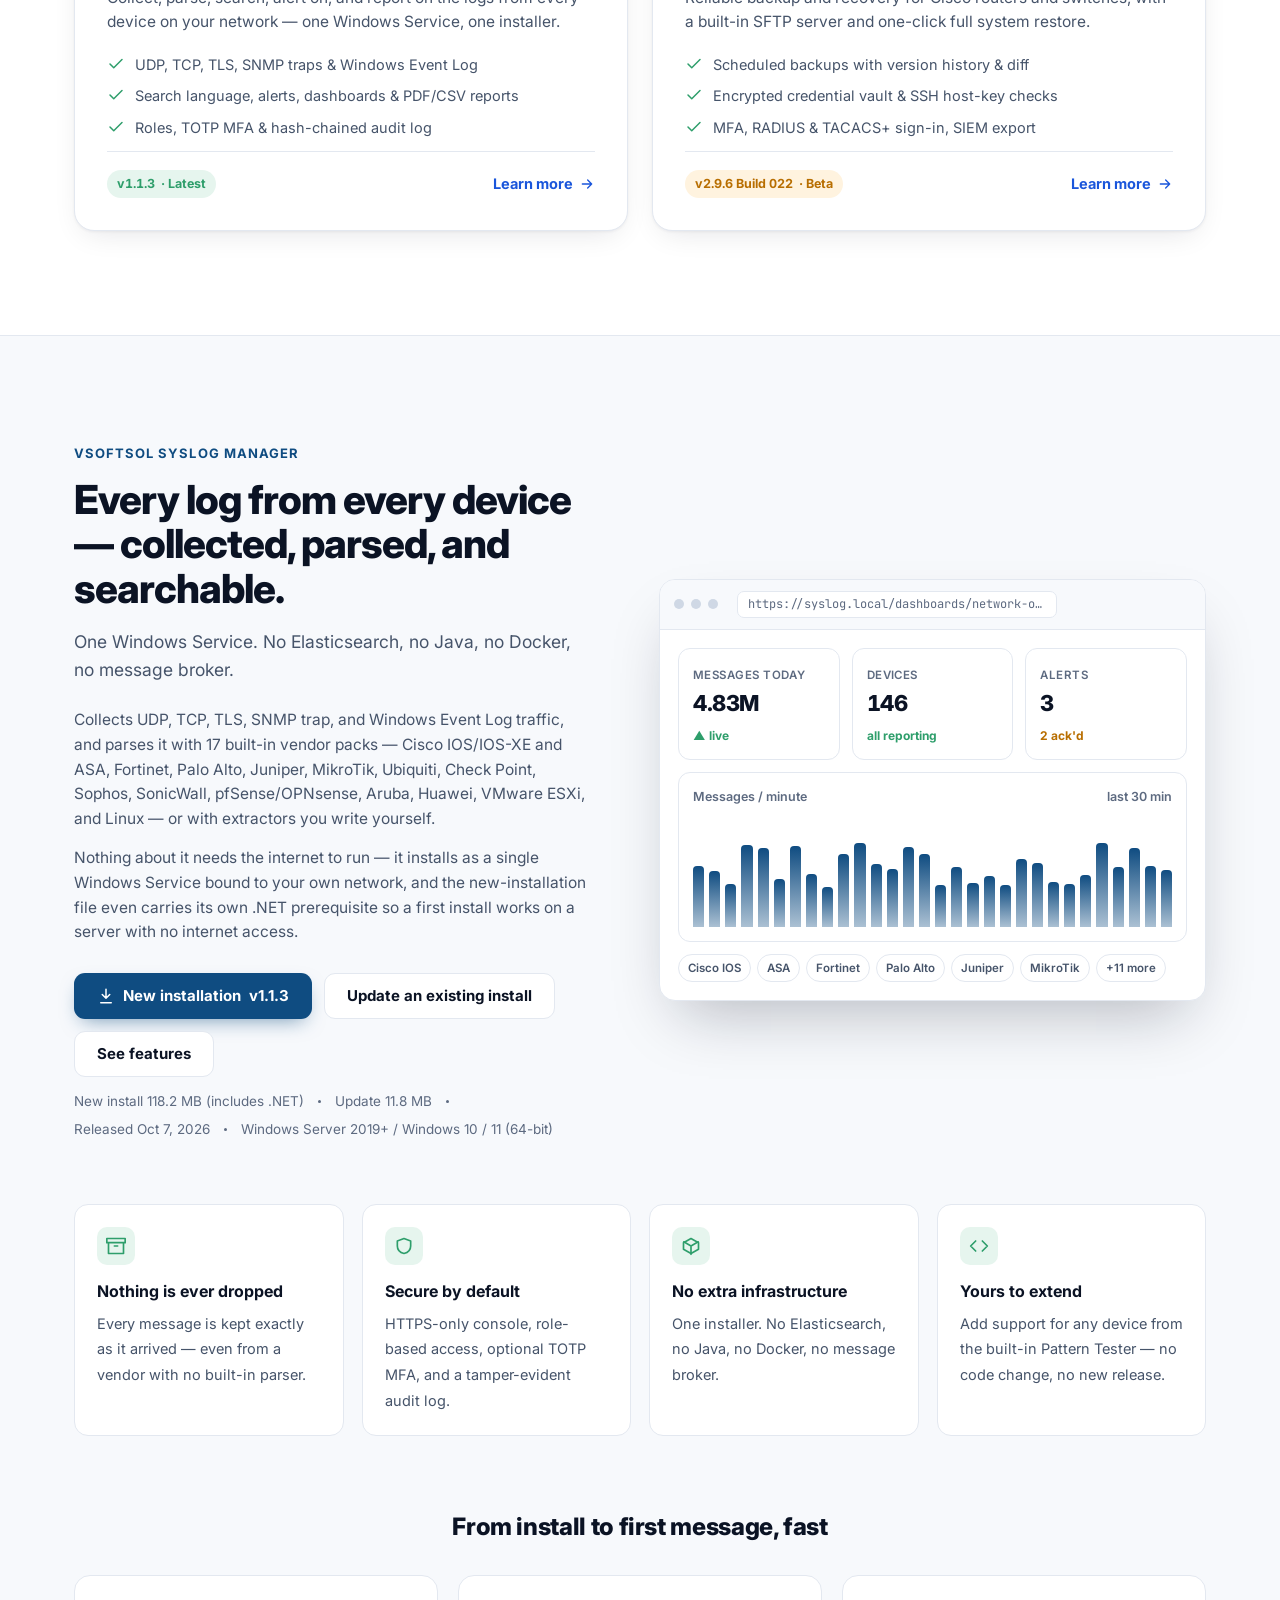
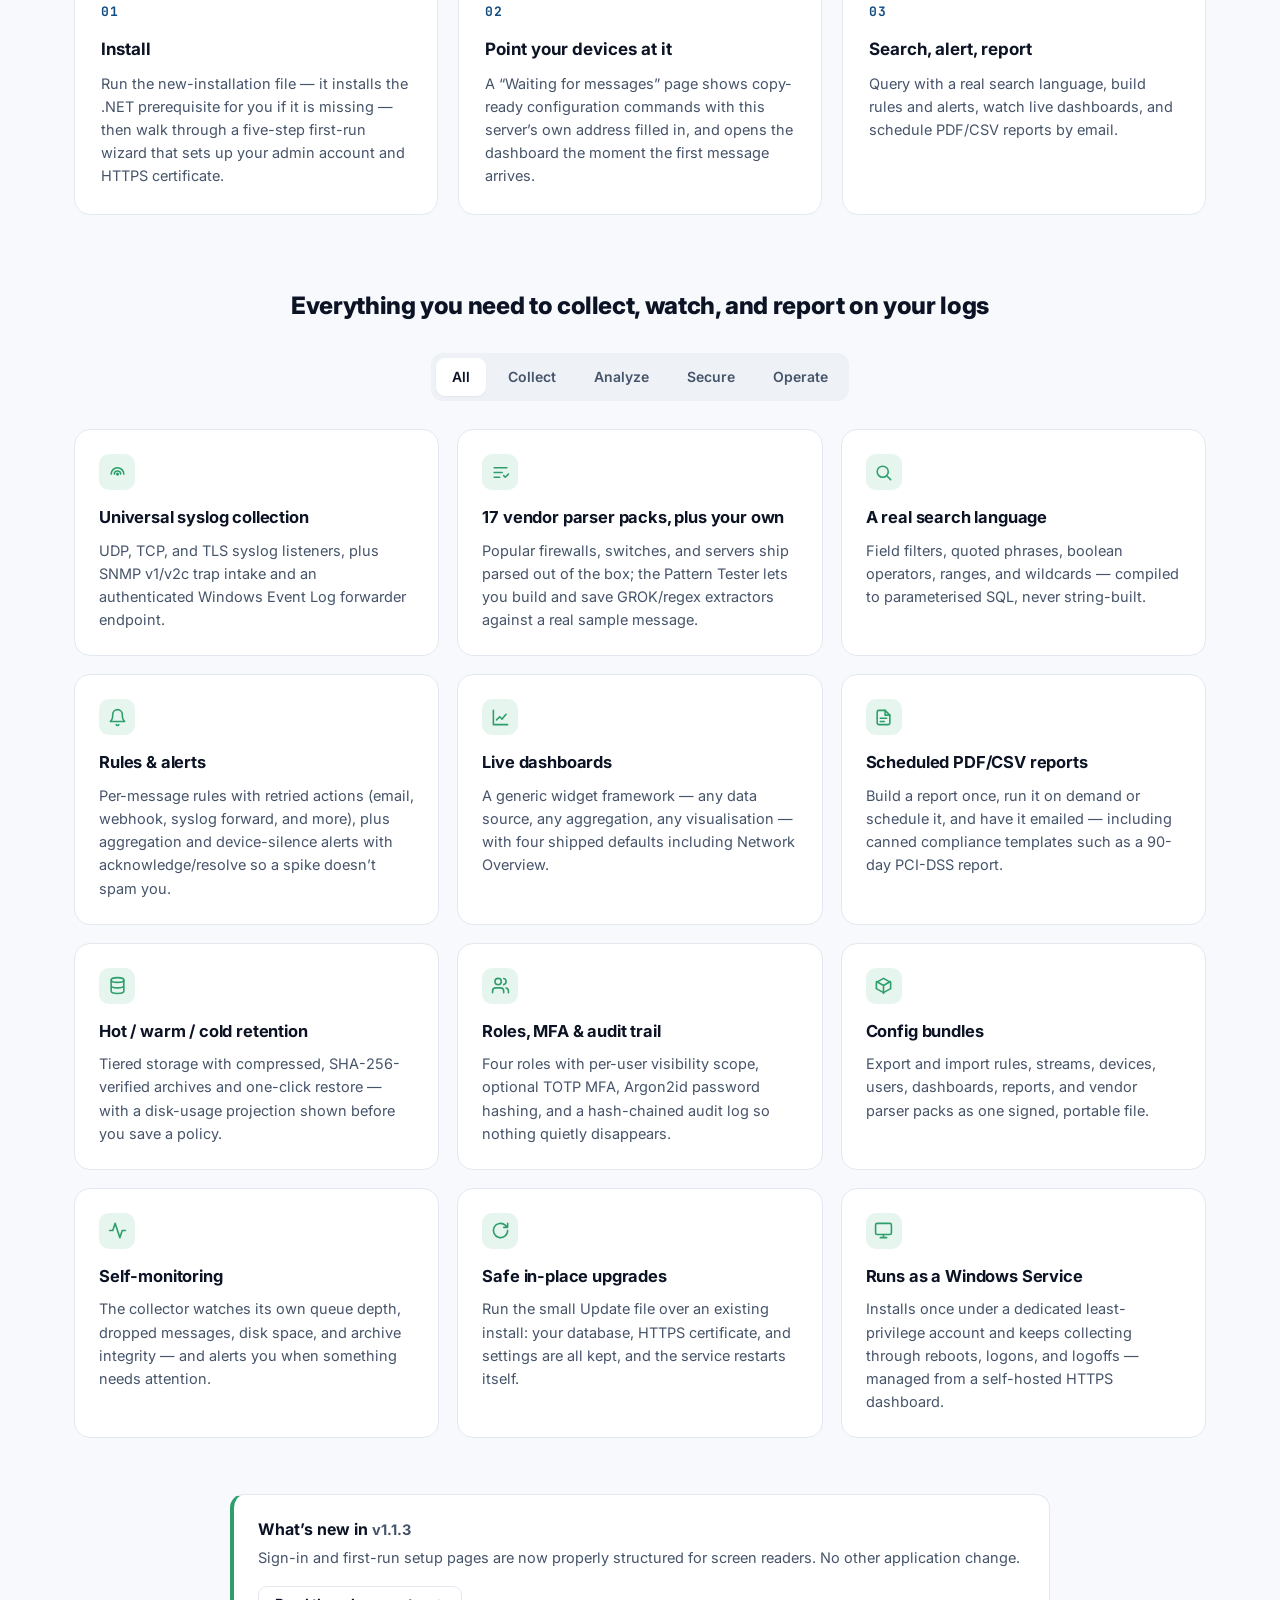
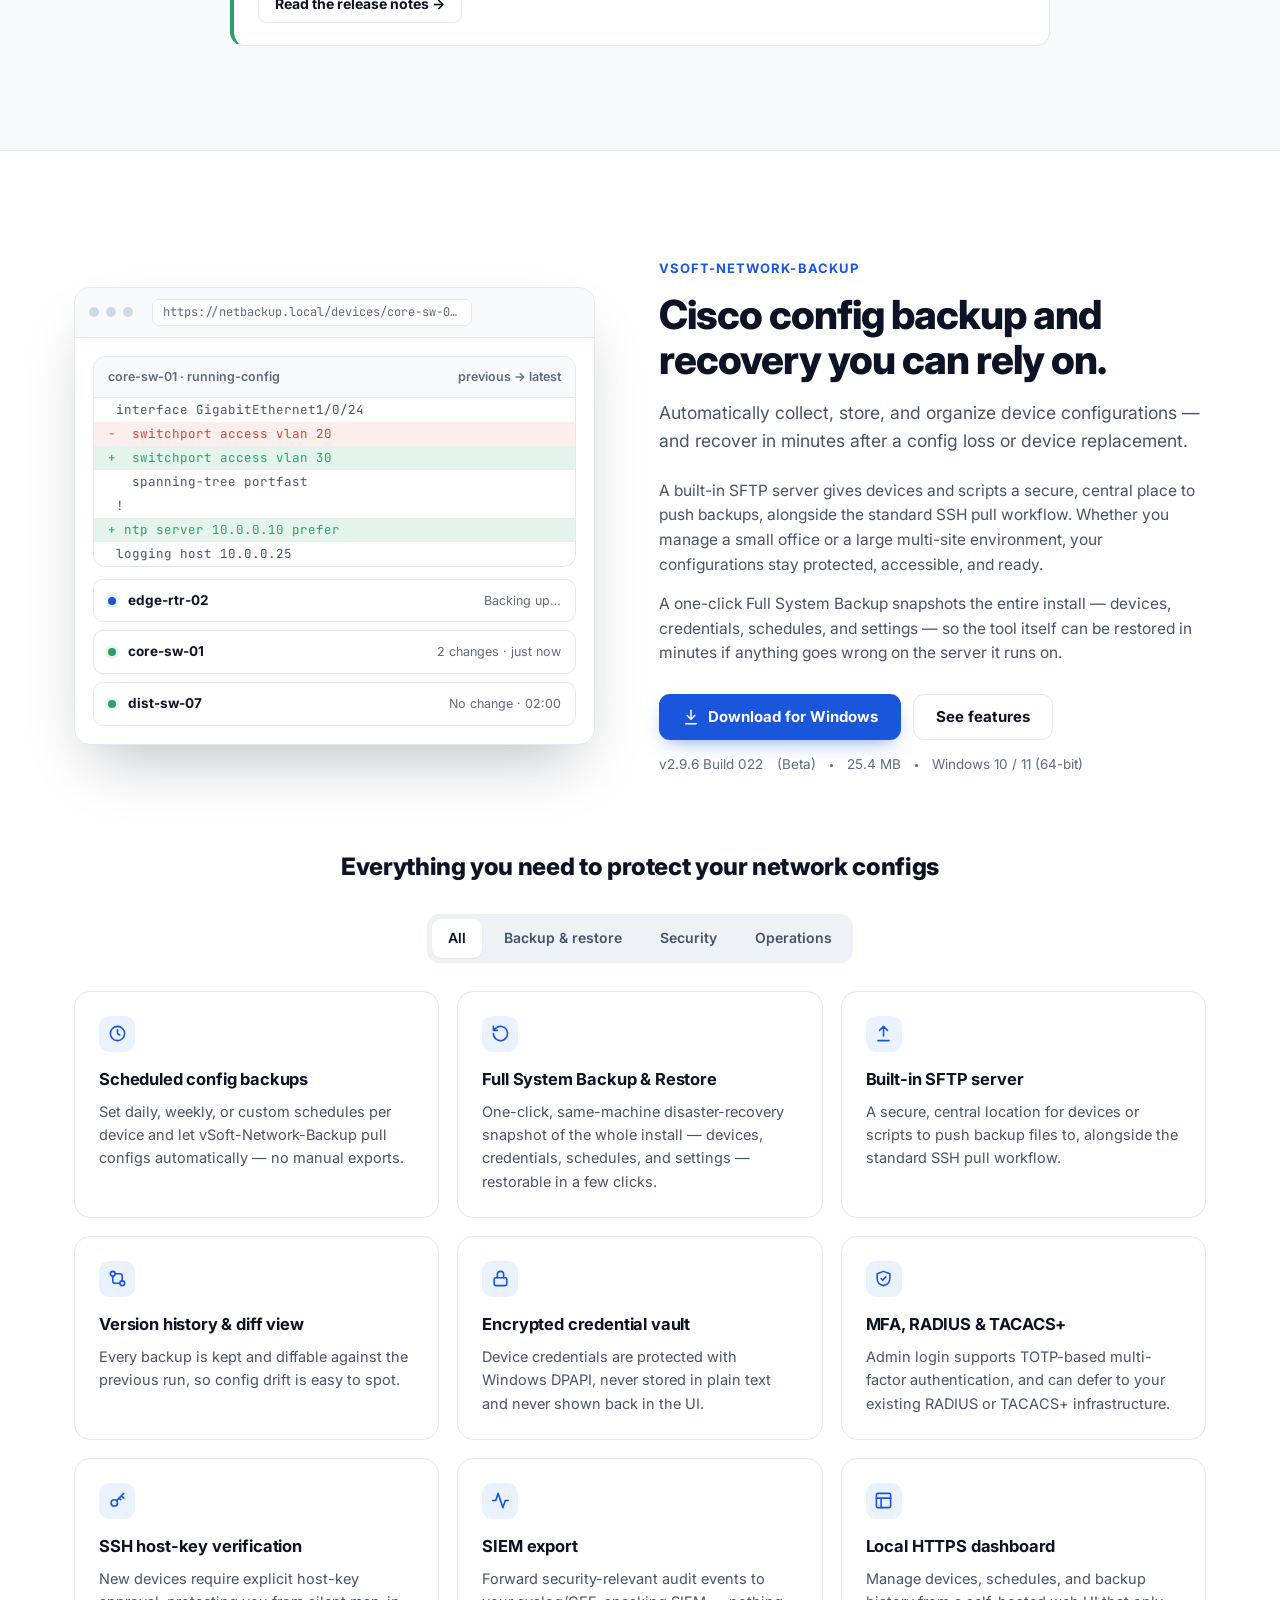
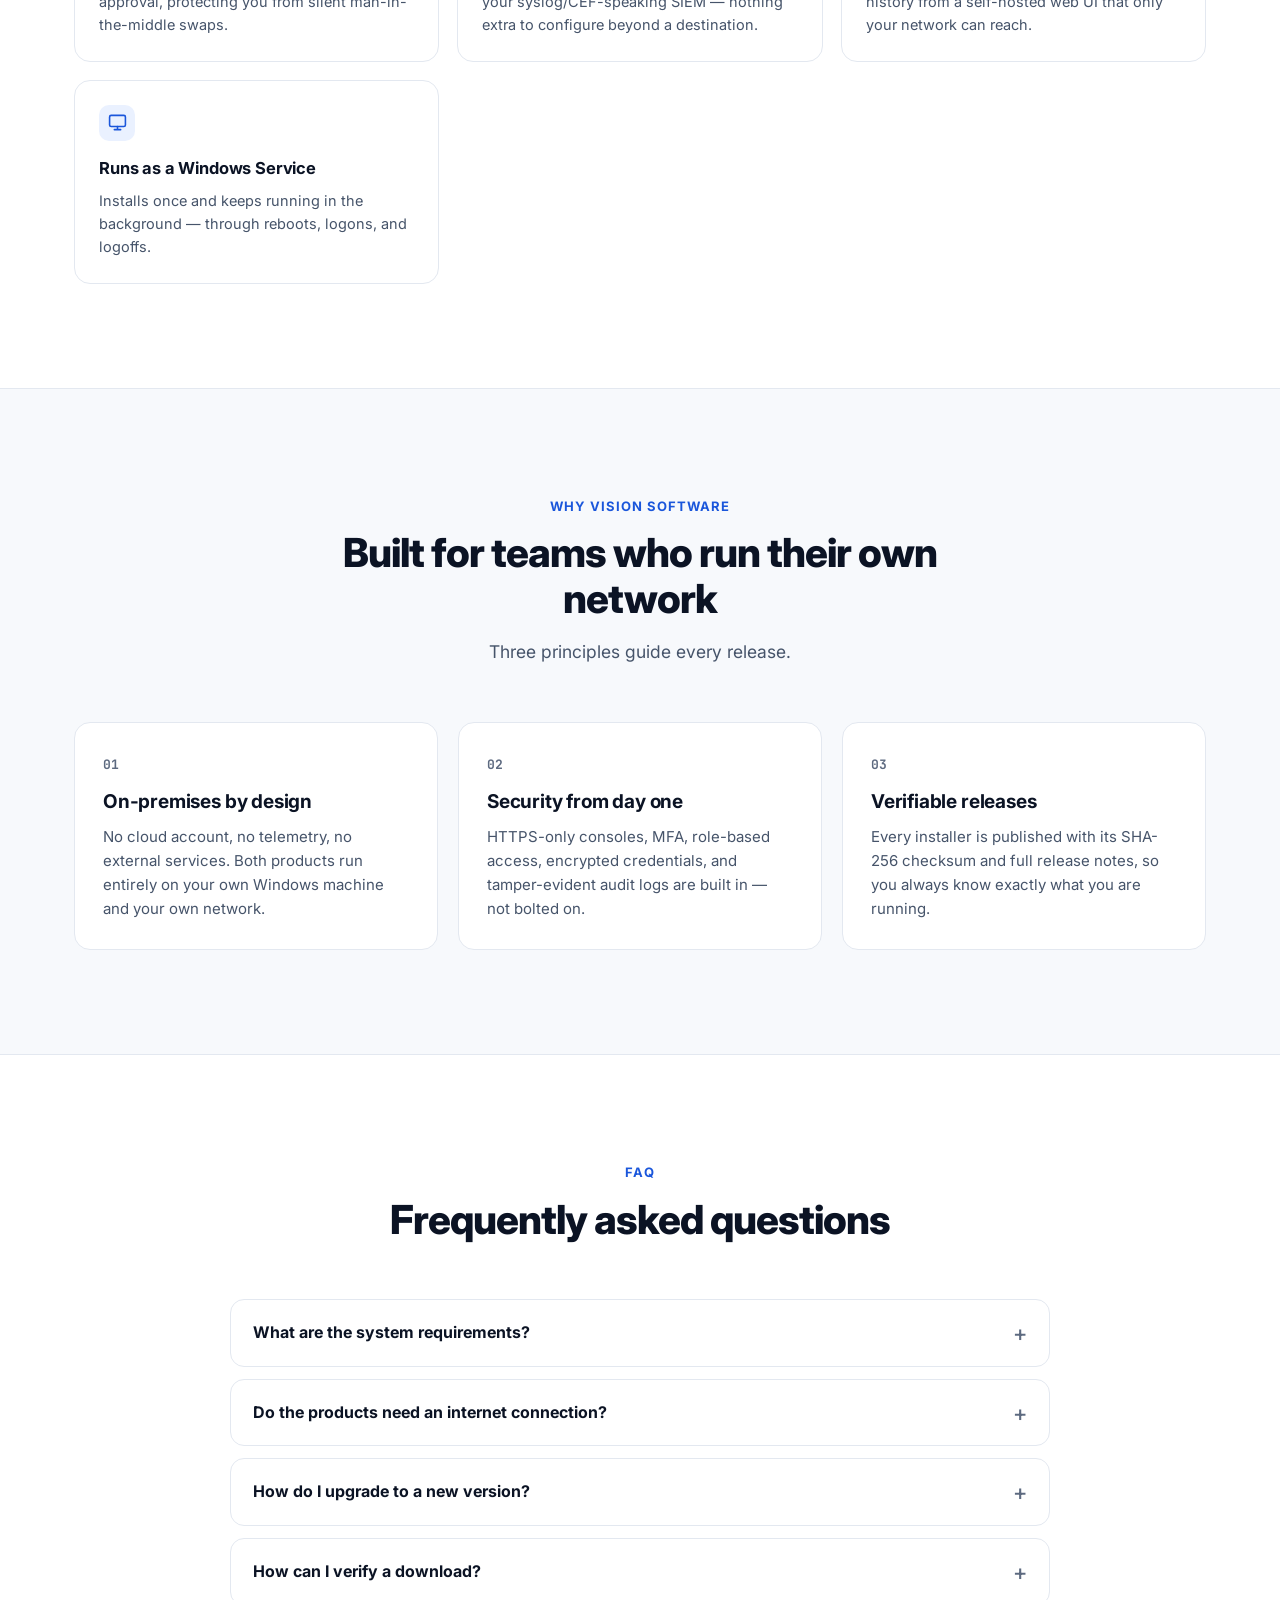
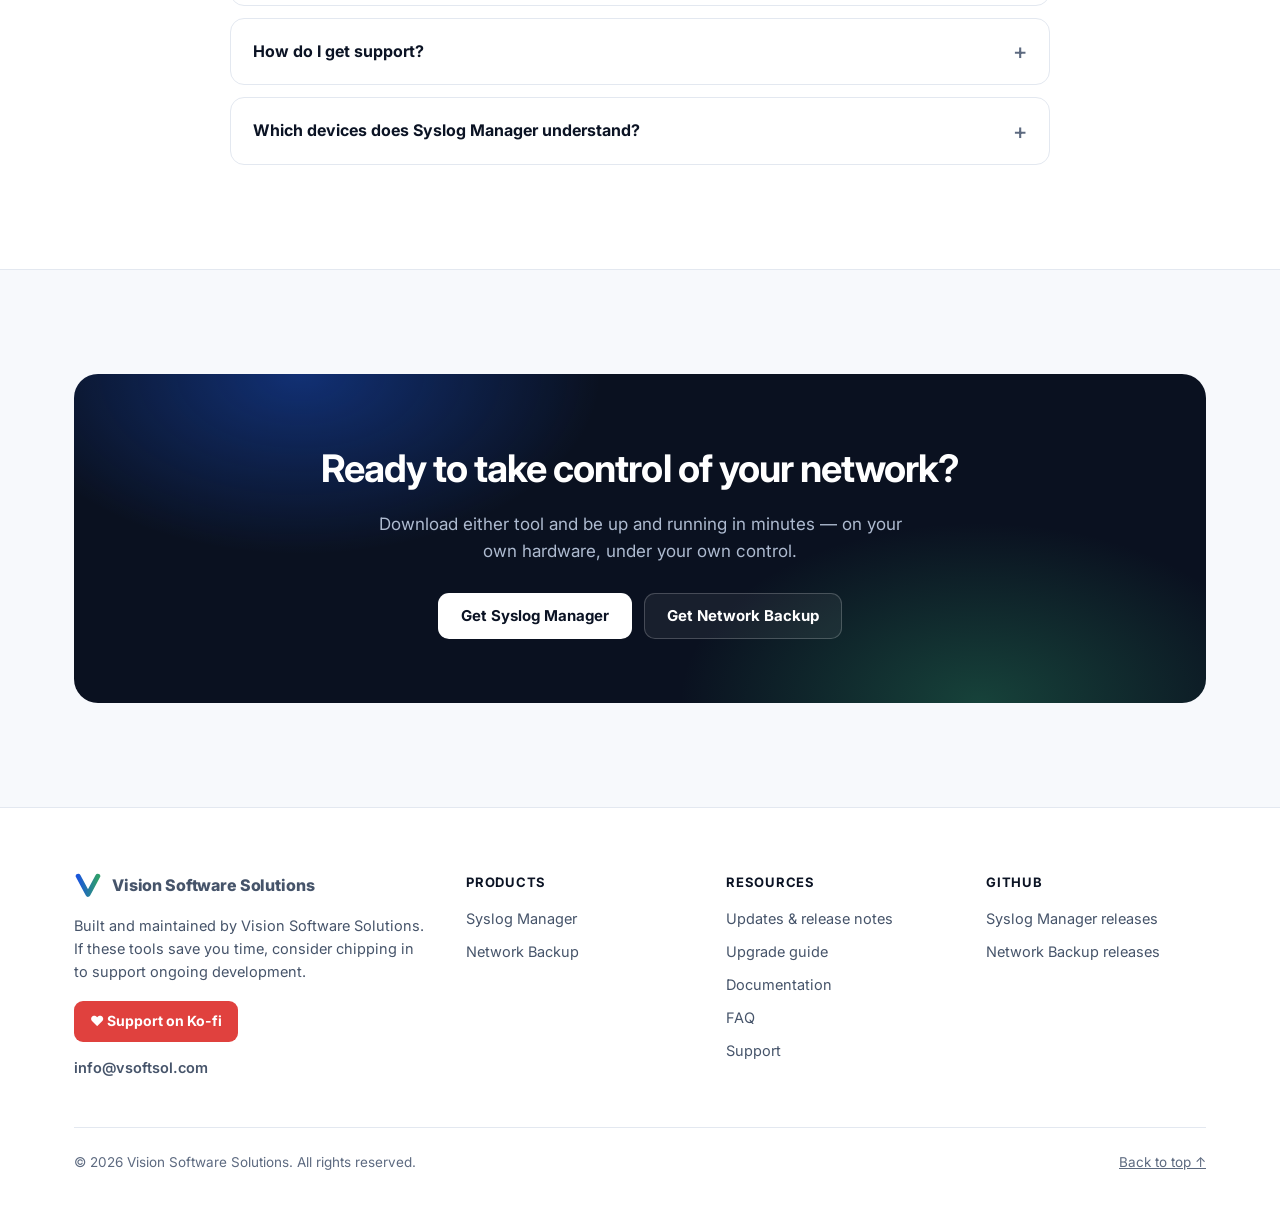
==== commit adb9ee6f: "Syslog Manager v1.1.3: update download names, hashes, notes and history Co-Authored-By: Claude Sonne" ====
--- a/index.html
+++ b/index.html
@@ -76,7 +76,7 @@
       <div>
         <a class="announce" href="/updates.html#syslog-manager-latest">
           <span class="pill">New</span>
-          <span>Syslog Manager <span data-rel="syslog.version">v1.1.2</span> is out</span>
+          <span>Syslog Manager <span data-rel="syslog.version">v1.1.3</span> is out</span>
           <svg class="i" viewBox="0 0 24 24" width="14" height="14"><path d="M5 12h14m-6-6 6 6-6 6"/></svg>
         </a>
         <h1>Network visibility and recovery, <span class="grad-text">on your own servers.</span></h1>
@@ -148,7 +148,7 @@
             <li><svg class="i" viewBox="0 0 24 24"><path d="M20 6 9 17l-5-5"/></svg>Roles, TOTP MFA &amp; hash-chained audit log</li>
           </ul>
           <div class="pick-foot">
-            <span class="chip"><span data-rel="syslog.version">v1.1.2</span> · Latest</span>
+            <span class="chip"><span data-rel="syslog.version">v1.1.3</span> · Latest</span>
             <span class="go">Learn more <svg class="i" viewBox="0 0 24 24"><path d="M5 12h14m-6-6 6 6-6 6"/></svg></span>
           </div>
         </a>
@@ -168,7 +168,7 @@
             <li><svg class="i" viewBox="0 0 24 24"><path d="M20 6 9 17l-5-5"/></svg>MFA, RADIUS &amp; TACACS+ sign-in, SIEM export</li>
           </ul>
           <div class="pick-foot">
-            <span class="chip"><span data-rel="backup.version">v2.9.6 Build 022</span> · Free</span>
+            <span class="chip beta"><span data-rel="backup.version">v2.9.6 Build 022</span> · Beta</span>
             <span class="go">Learn more <svg class="i" viewBox="0 0 24 24"><path d="M5 12h14m-6-6 6 6-6 6"/></svg></span>
           </div>
         </a>
@@ -191,7 +191,7 @@
           <div class="cta-row">
             <a class="btn btn-syslog" data-rel-href="syslogInstall.url" href="https://github.com/saqibtechnn/vsoftsol-syslog-manager/releases/latest">
               <svg class="i" viewBox="0 0 24 24"><path d="M12 3v12m0 0-5-5m5 5 5-5M5 21h14"/></svg>
-              New installation <span data-rel="syslog.version">v1.1.2</span>
+              New installation <span data-rel="syslog.version">v1.1.3</span>
             </a>
             <a class="btn btn-ghost" data-rel-href="syslog.url" href="https://github.com/saqibtechnn/vsoftsol-syslog-manager/releases/latest">
               Update an existing install
@@ -265,7 +265,7 @@
       </div>
 
       <div class="whatsnew reveal">
-        <div><strong>What’s new in <span data-rel="syslog.version">v1.1.2</span></strong><span>Separate Update and New-installation downloads, and fixes to config export, report downloads, and the installer prerequisite check.</span></div>
+        <div><strong>What’s new in <span data-rel="syslog.version">v1.1.3</span></strong><span>Sign-in and first-run setup pages are now properly structured for screen readers. No other application change.</span></div>
         <a class="btn btn-ghost btn-sm" href="/updates.html#syslog-manager-latest">Read the release notes →</a>
       </div>
     </div>
@@ -284,17 +284,16 @@
             <p>A one-click Full System Backup snapshots the entire install — devices, credentials, schedules, and settings — so the tool itself can be restored in minutes if anything goes wrong on the server it runs on.</p>
           </div>
           <div class="cta-row">
-            <a class="btn btn-blue" data-rel-href="backup.url" href="https://github.com/saqibtechnn/vSoft-Baclup-Updates/releases/latest/download/CiscoConfigBackup-Setup.exe">
+            <a class="btn btn-blue" data-rel-href="backup.url" href="https://github.com/saqibtechnn/vSoft-Baclup-Updates/releases/latest/download/CiscoConfigBackup-Beta-Setup.exe">
               <svg class="i" viewBox="0 0 24 24"><path d="M12 3v12m0 0-5-5m5 5 5-5M5 21h14"/></svg>
               Download for Windows
             </a>
             <a class="btn btn-ghost" href="#nb-features">See features</a>
           </div>
           <div class="version-line">
-            <span data-rel="backup.version">v2.9.6 Build 022</span><span class="dot"></span>
+            <span data-rel="backup.version">v2.9.6 Build 022</span> (Beta)<span class="dot"></span>
             <span data-rel="backup.size">25.4 MB</span><span class="dot"></span>
-            <span>Windows 10 / 11 (64-bit)</span><span class="dot"></span>
-            <span>Free to use</span>
+            <span>Windows 10 / 11 (64-bit)</span>
           </div>
         </div>
 
@@ -404,7 +403,7 @@
         <p>Download either tool and be up and running in minutes — on your own hardware, under your own control.</p>
         <div class="cta-row">
           <a class="btn btn-light" data-rel-href="syslog.url" href="https://github.com/saqibtechnn/vsoftsol-syslog-manager/releases/latest">Get Syslog Manager</a>
-          <a class="btn btn-outline-light" data-rel-href="backup.url" href="https://github.com/saqibtechnn/vSoft-Baclup-Updates/releases/latest/download/CiscoConfigBackup-Setup.exe">Get Network Backup</a>
+          <a class="btn btn-outline-light" data-rel-href="backup.url" href="https://github.com/saqibtechnn/vSoft-Baclup-Updates/releases/latest/download/CiscoConfigBackup-Beta-Setup.exe">Get Network Backup</a>
         </div>
       </div>
     </div>
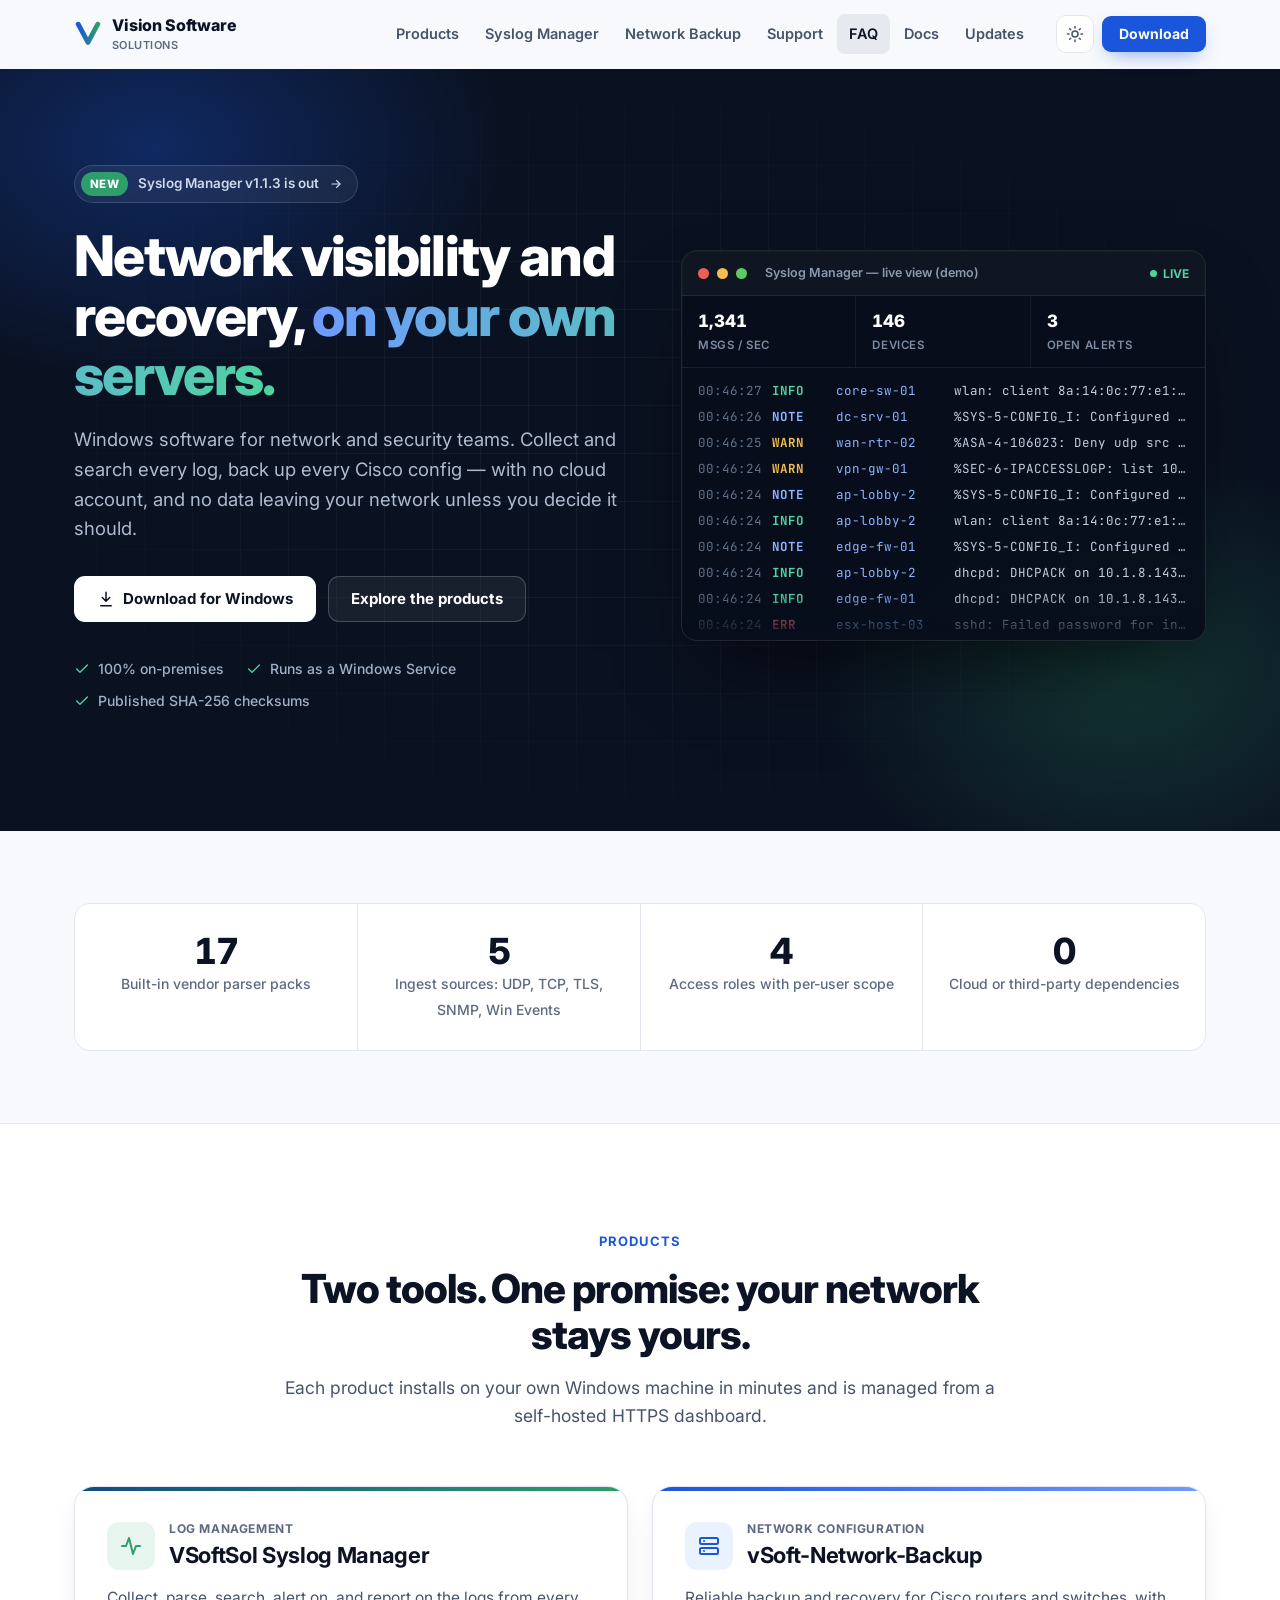
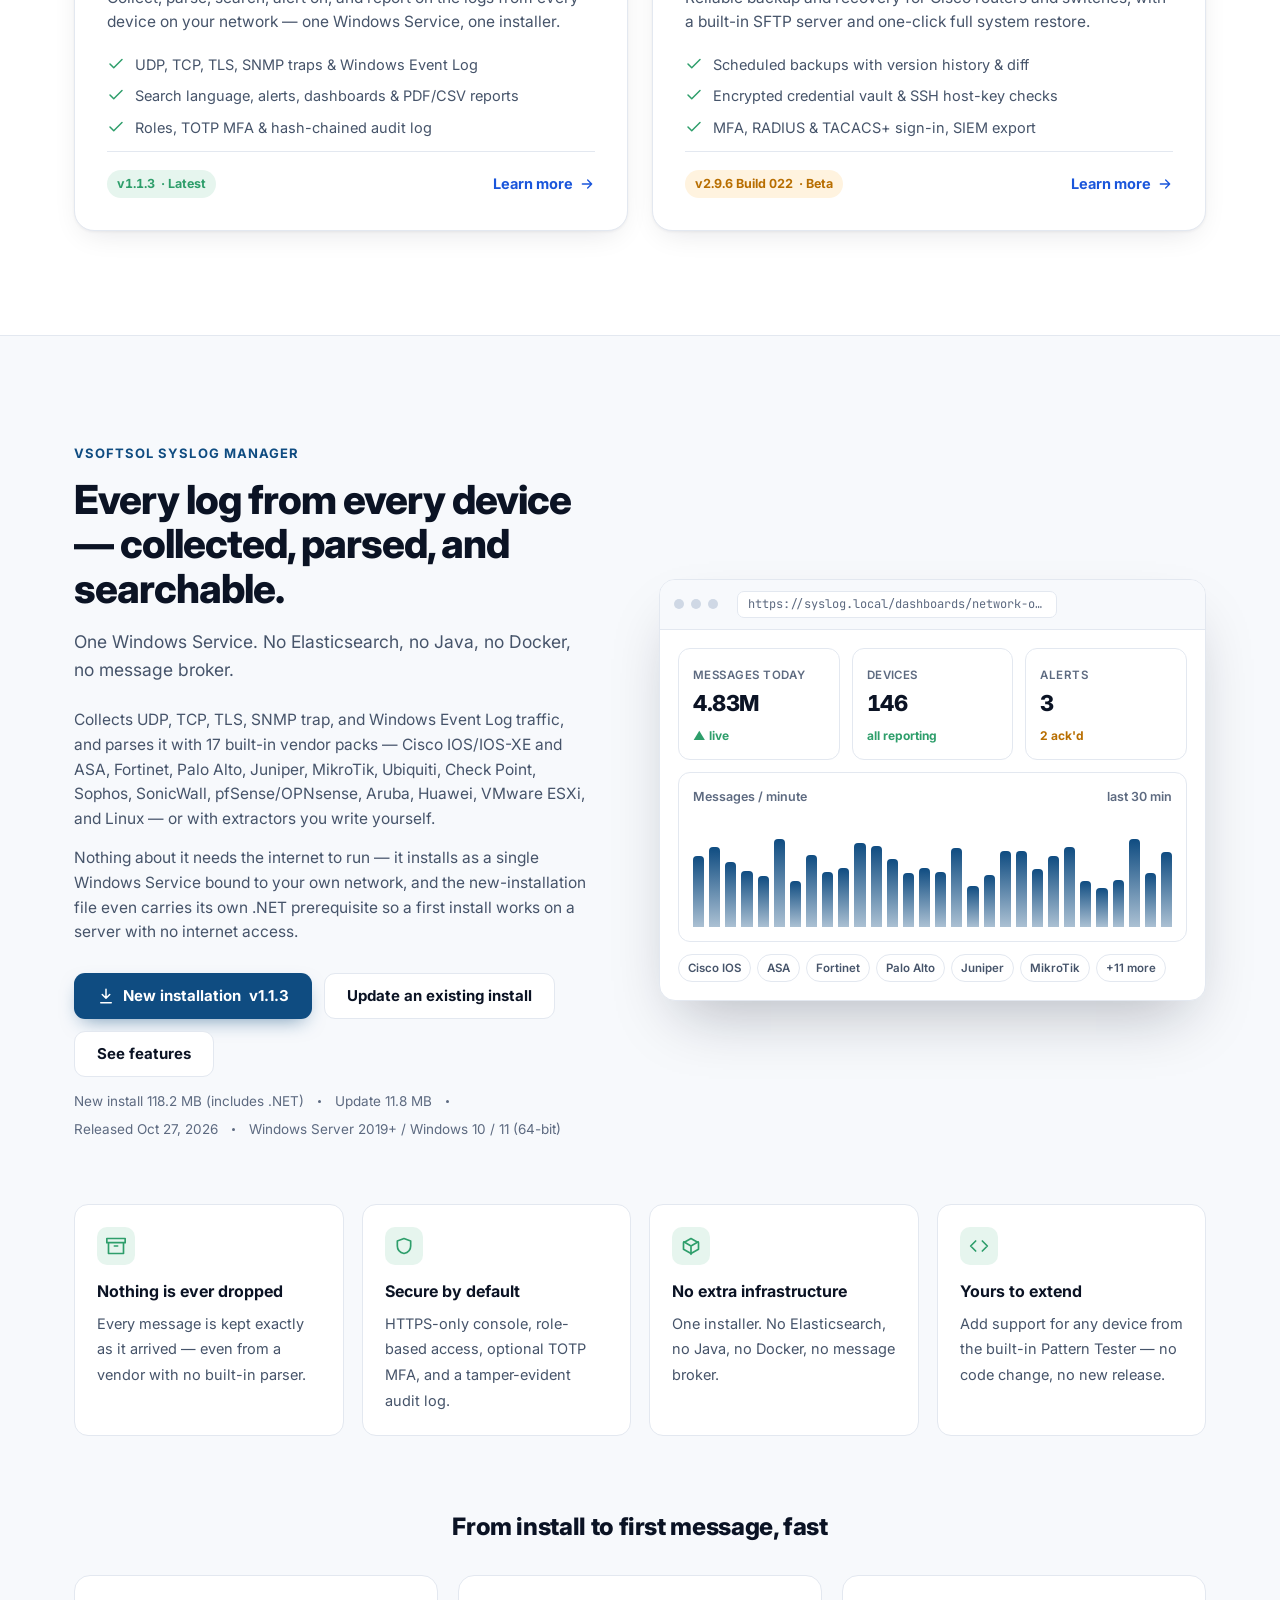
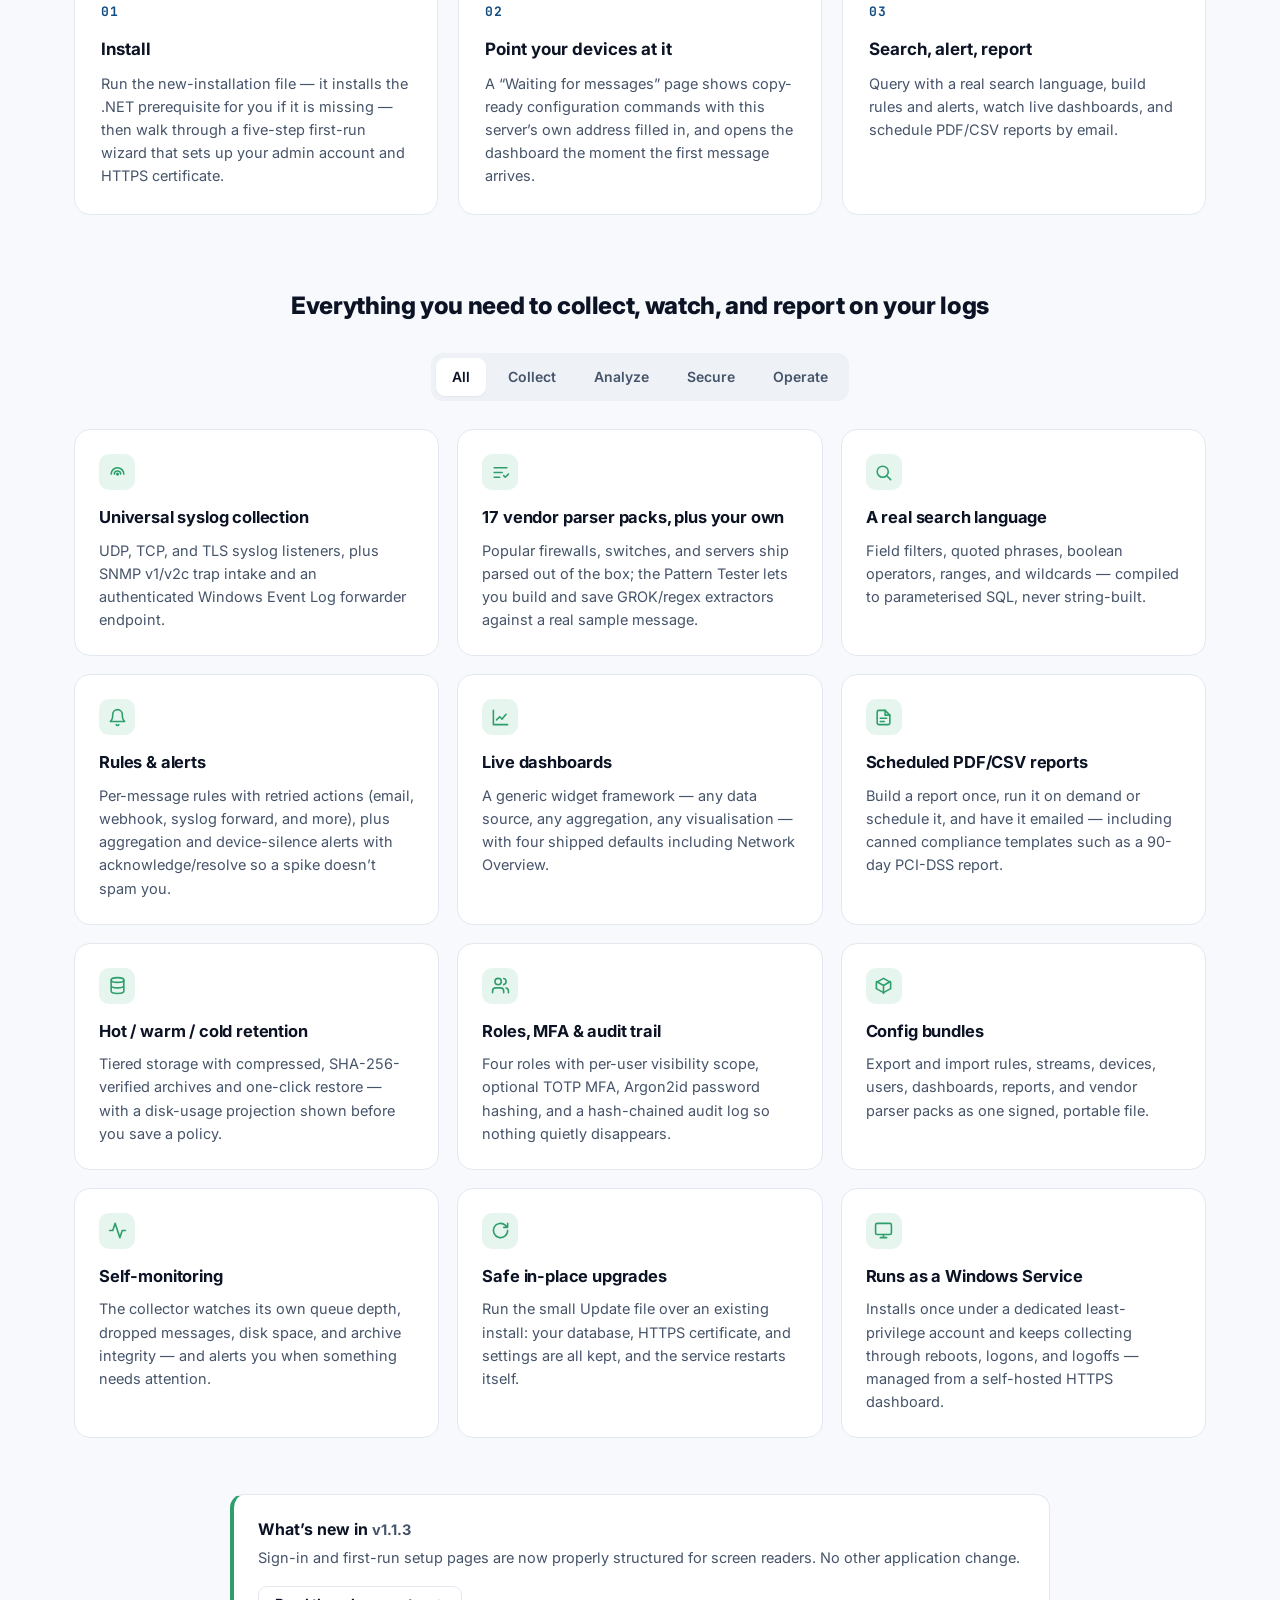
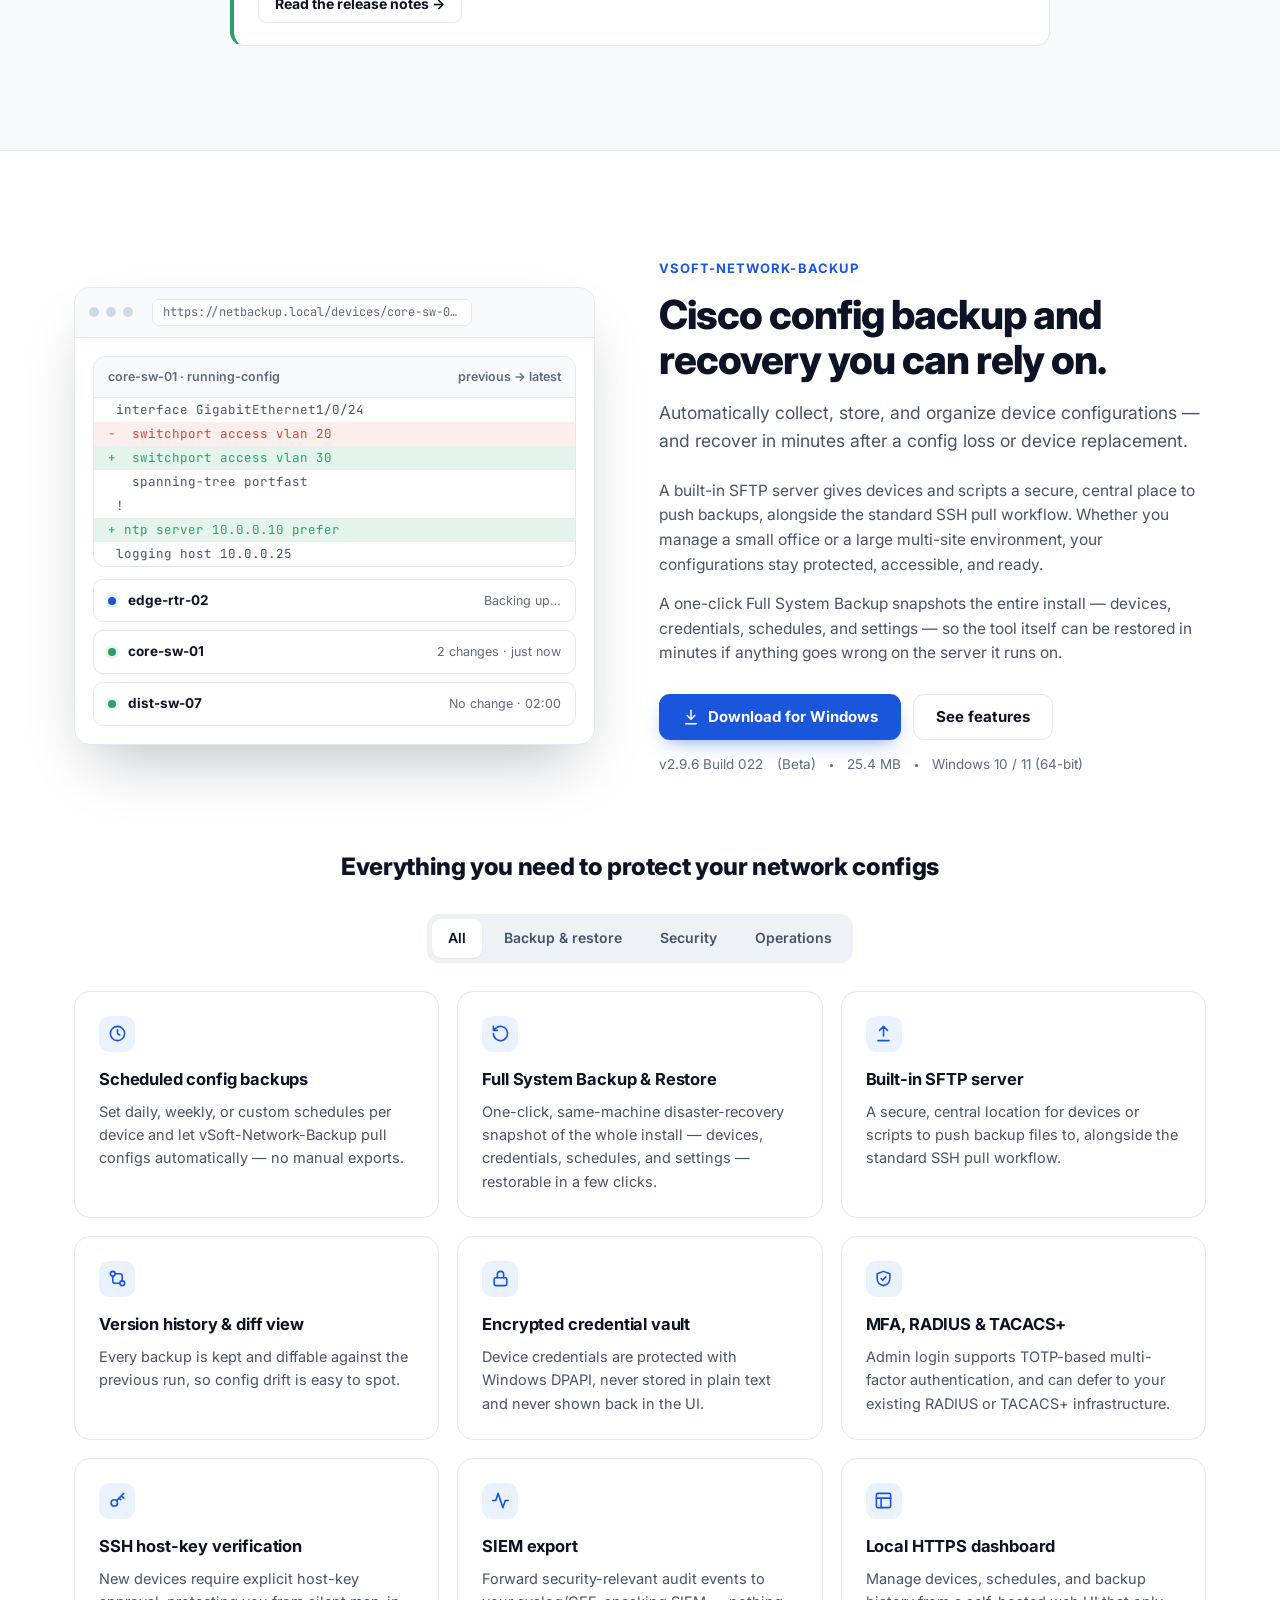
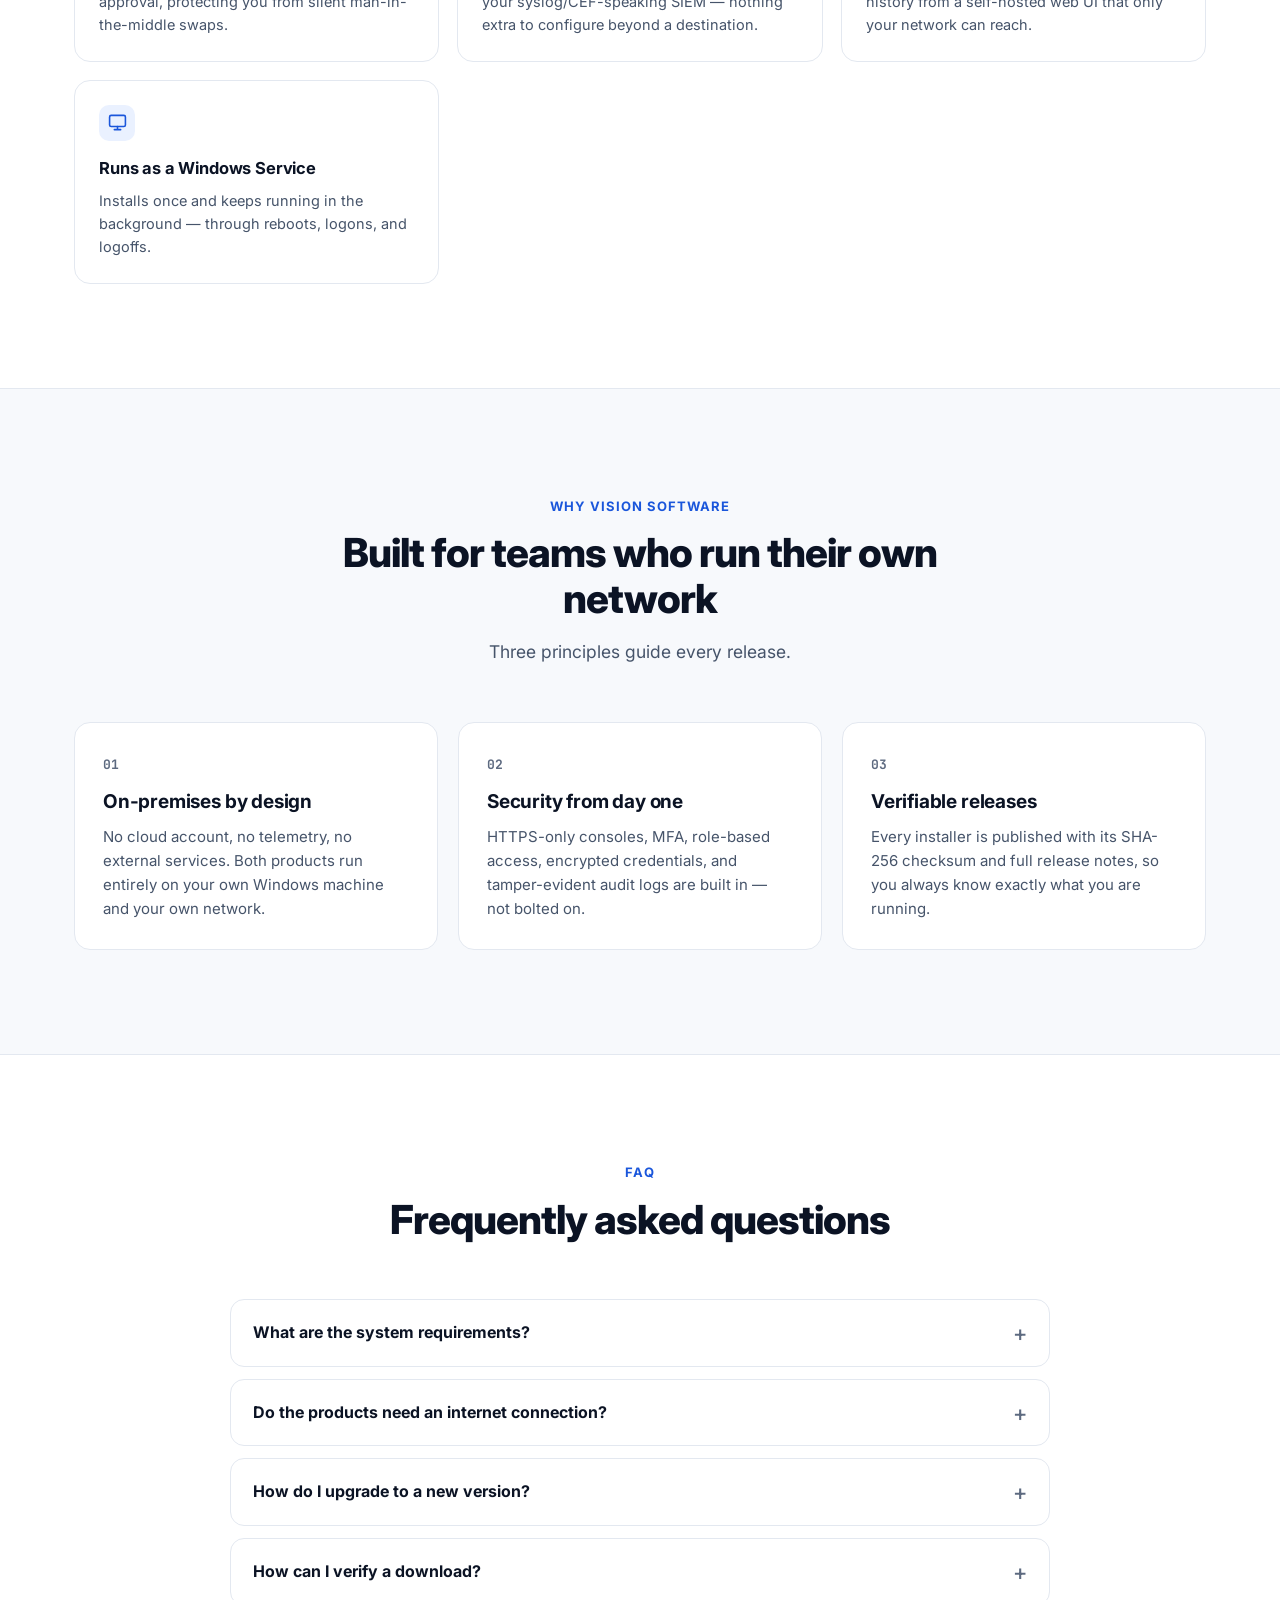
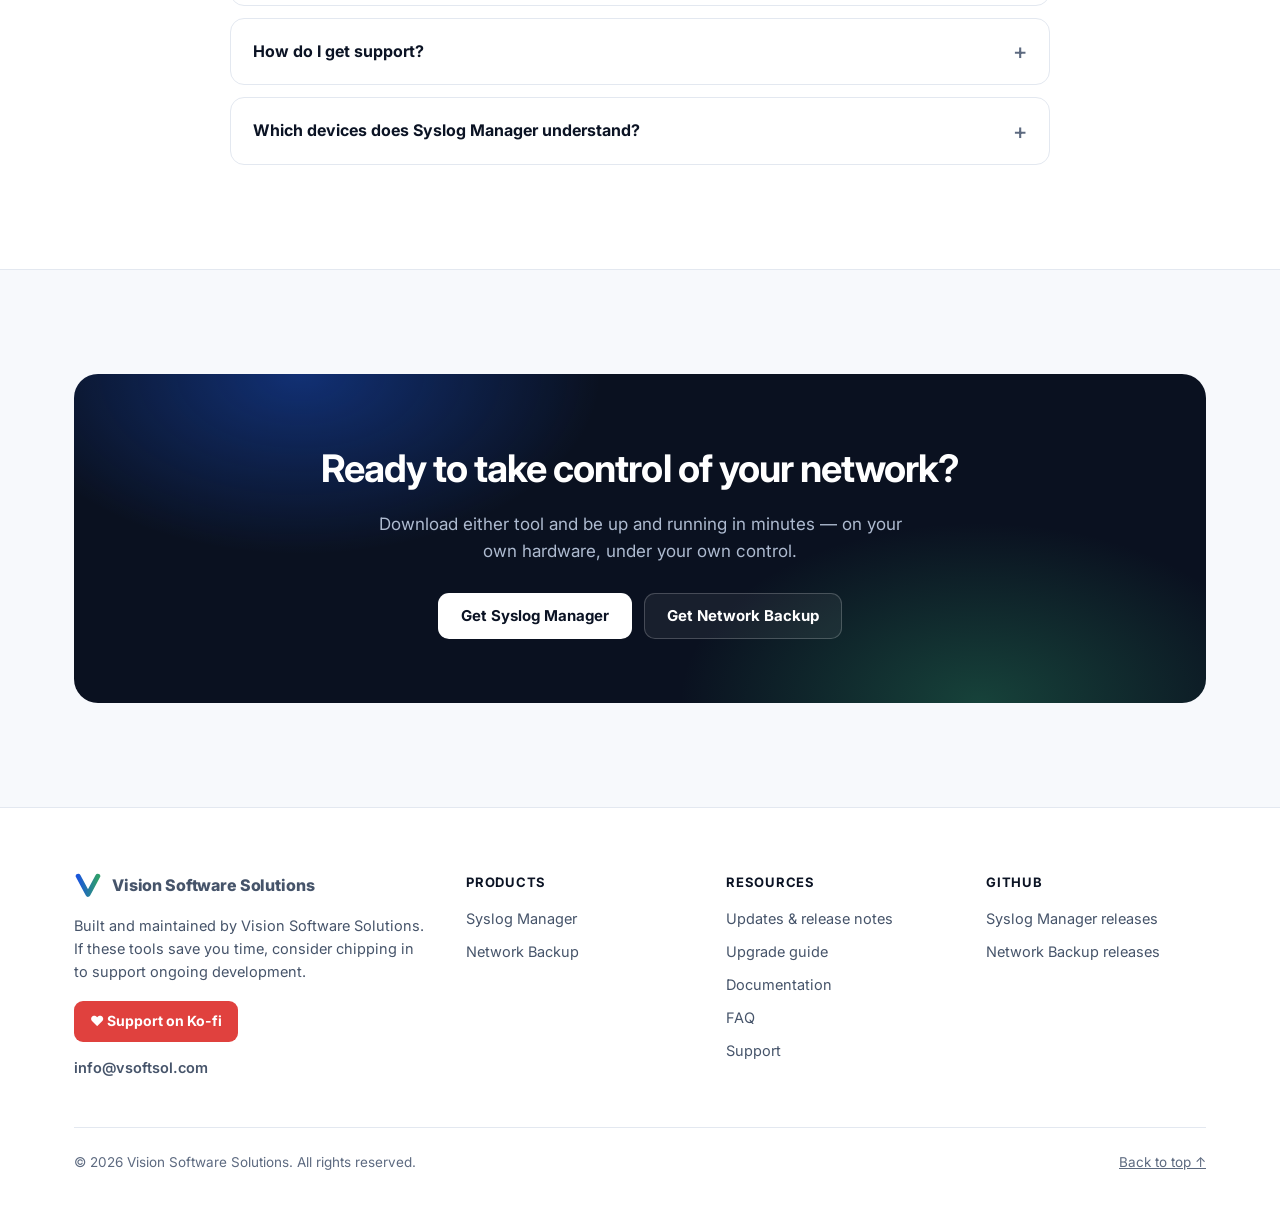
==== commit 91833046: "Homepage: v1.1.3 release date Co-Authored-By: Claude Sonnet 5.5 <noreply@anthropic.com>" ====
--- a/index.html
+++ b/index.html
@@ -201,7 +201,7 @@
           <div class="version-line">
             <span>New install <span data-rel="syslogInstall.size">118.2 MB</span> (includes .NET)</span><span class="dot"></span>
             <span>Update <span data-rel="syslog.size">11.8 MB</span></span><span class="dot"></span>
-            <span>Released <span data-rel="syslog.date">Oct 7, 2026</span></span><span class="dot"></span>
+            <span>Released <span data-rel="syslog.date">Oct 27, 2026</span></span><span class="dot"></span>
             <span>Windows Server 2019+ / Windows 10 / 11 (64-bit)</span>
           </div>
         </div>
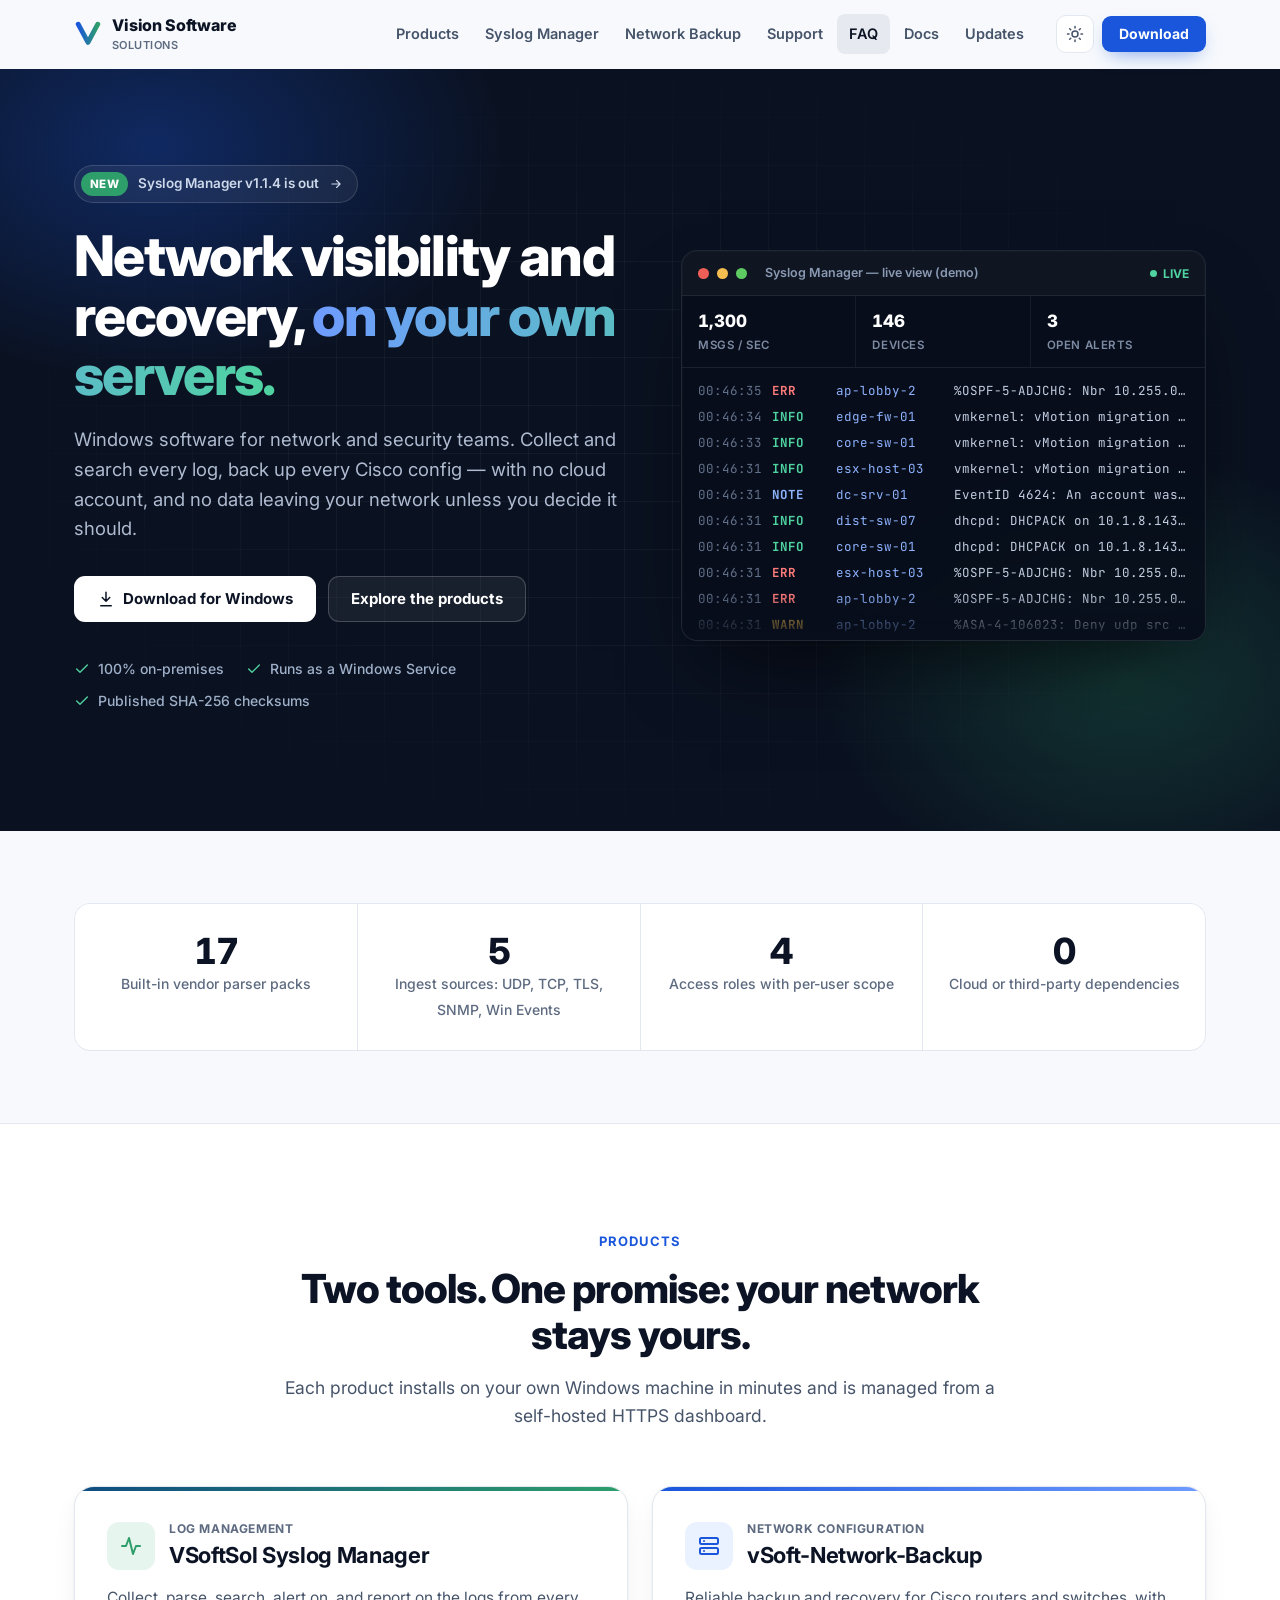
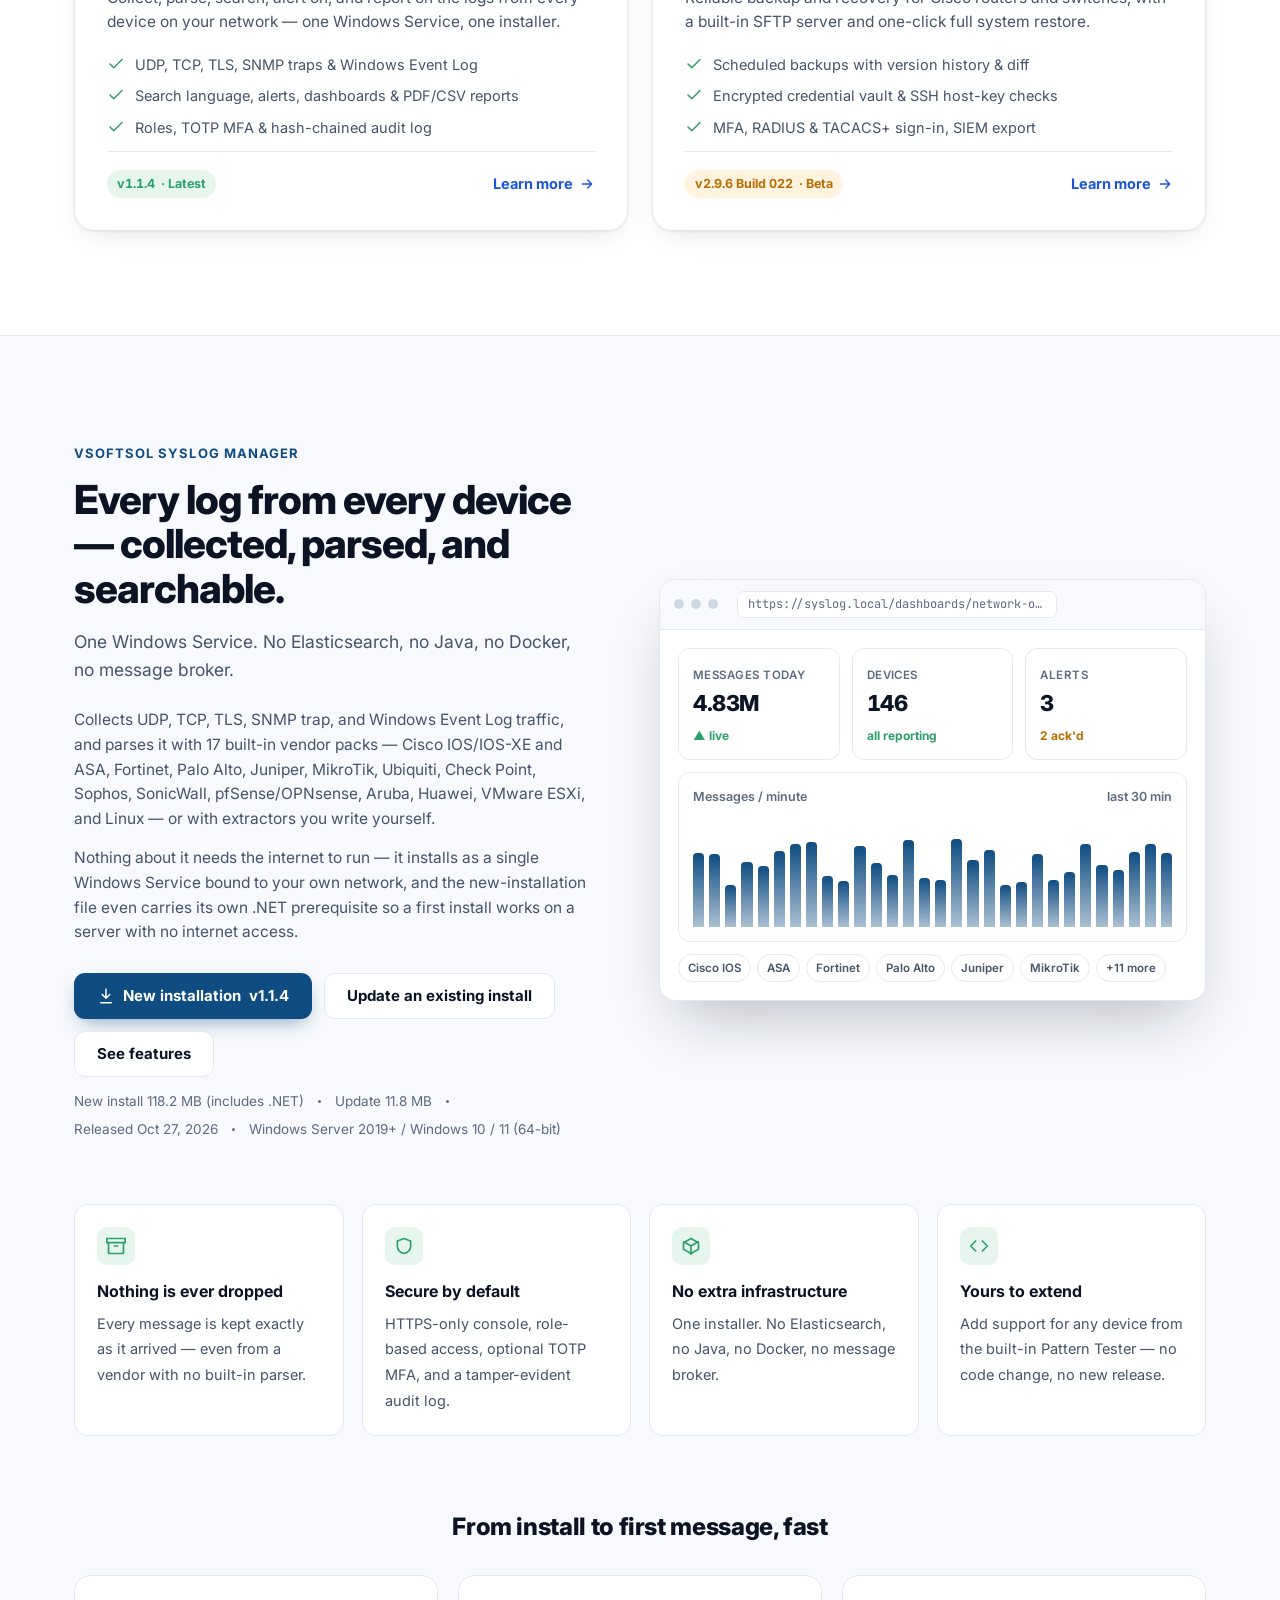
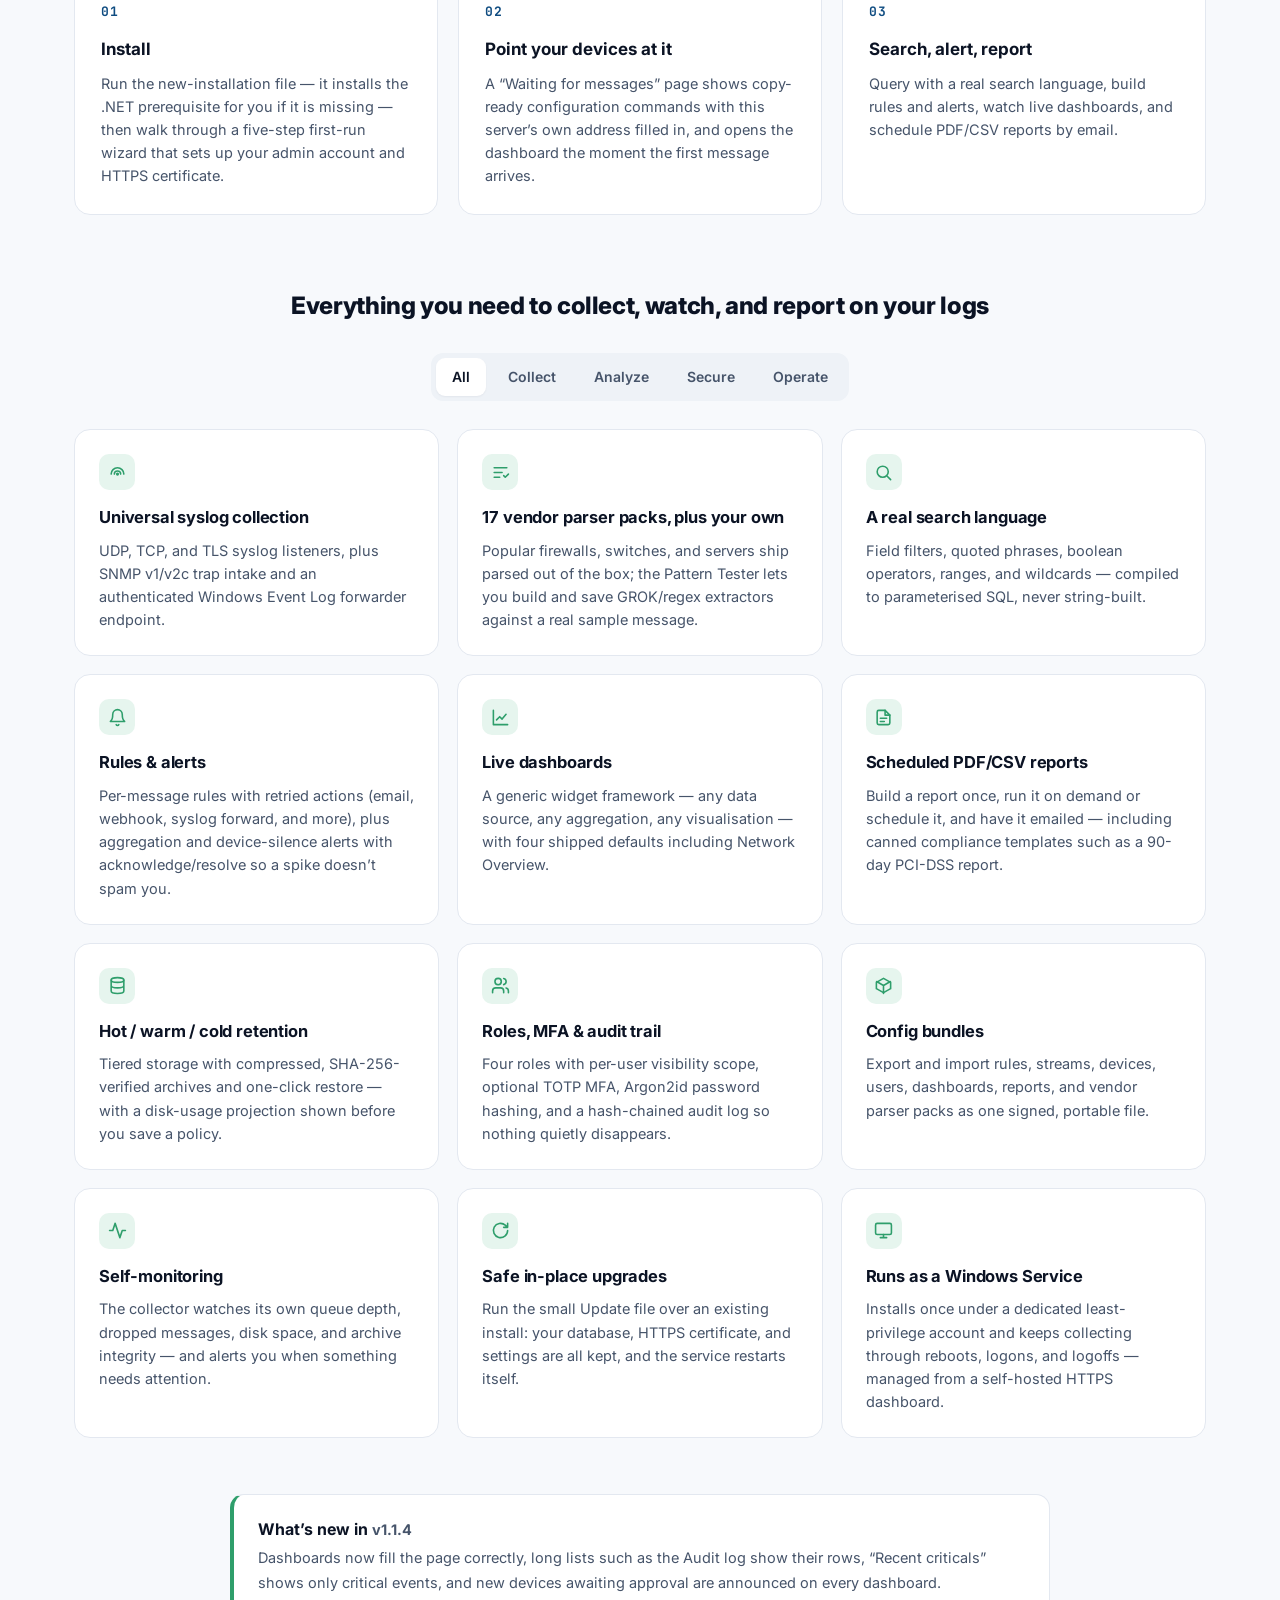
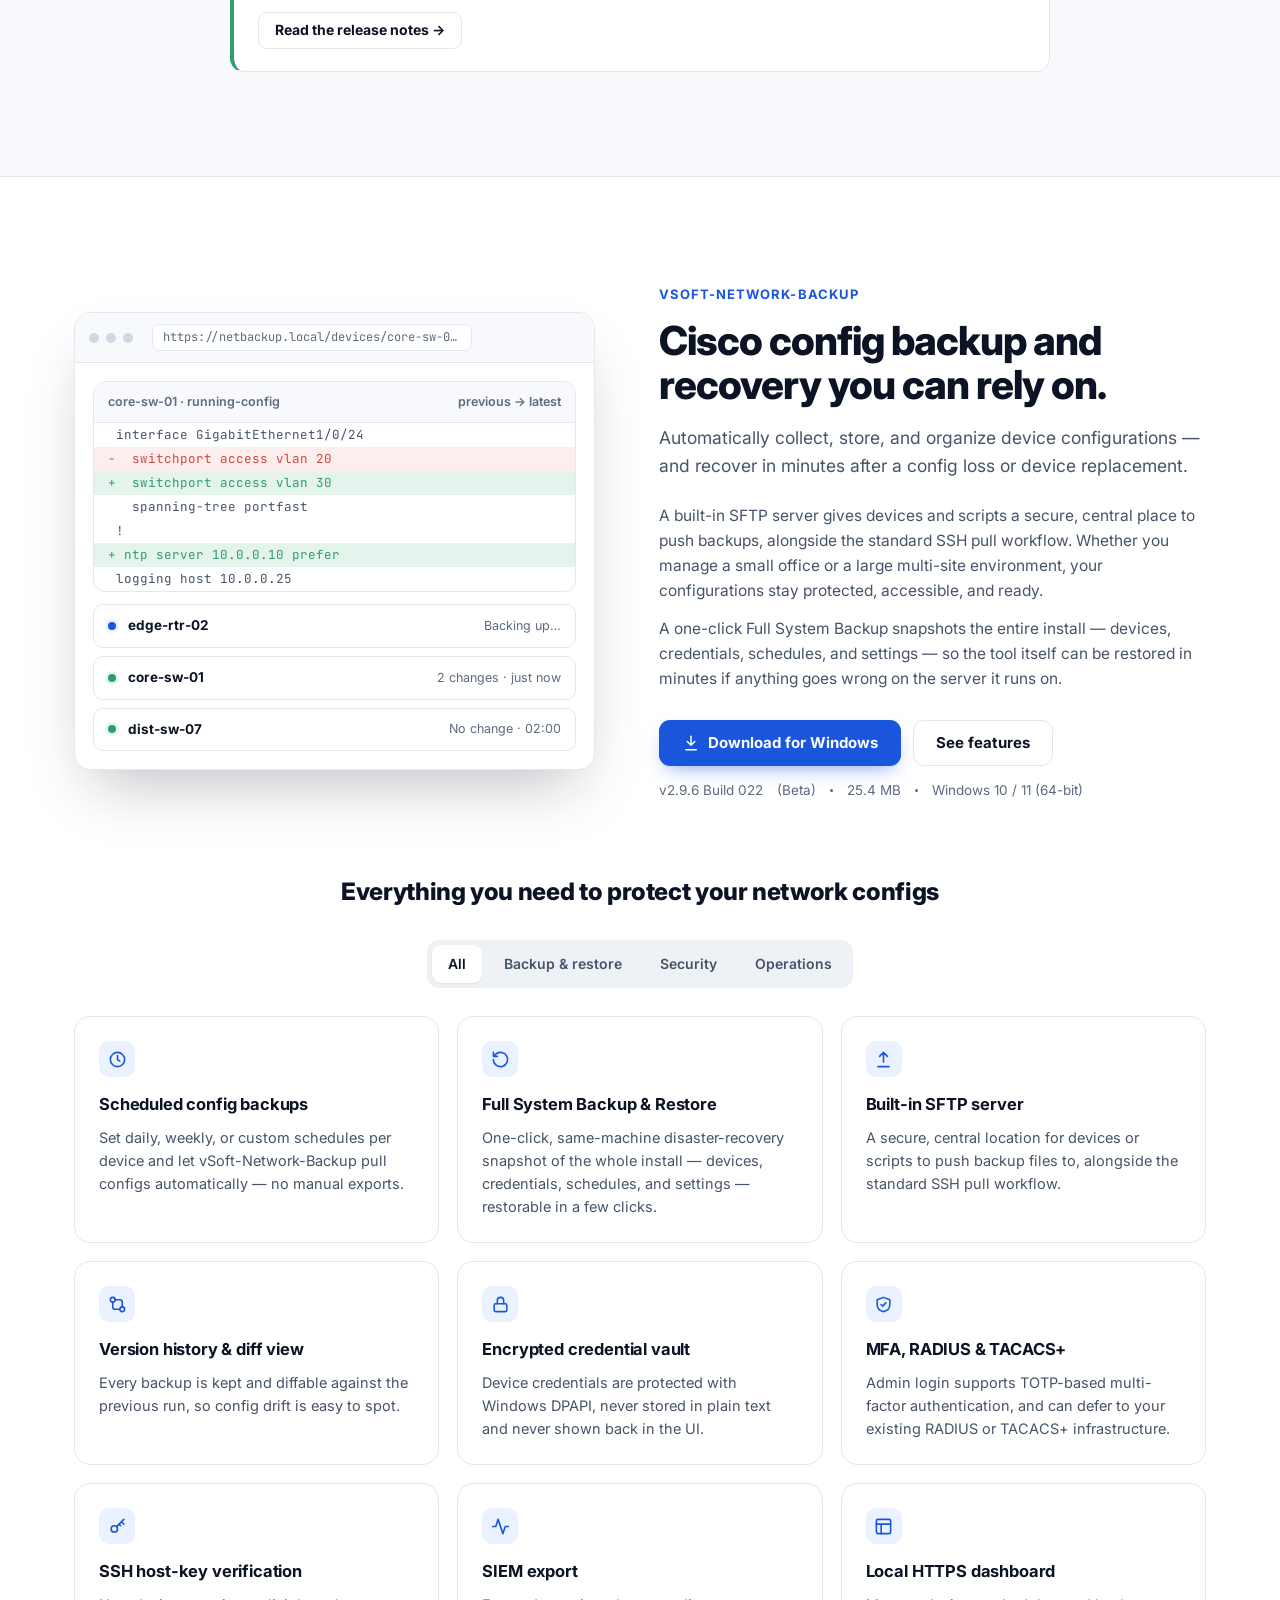
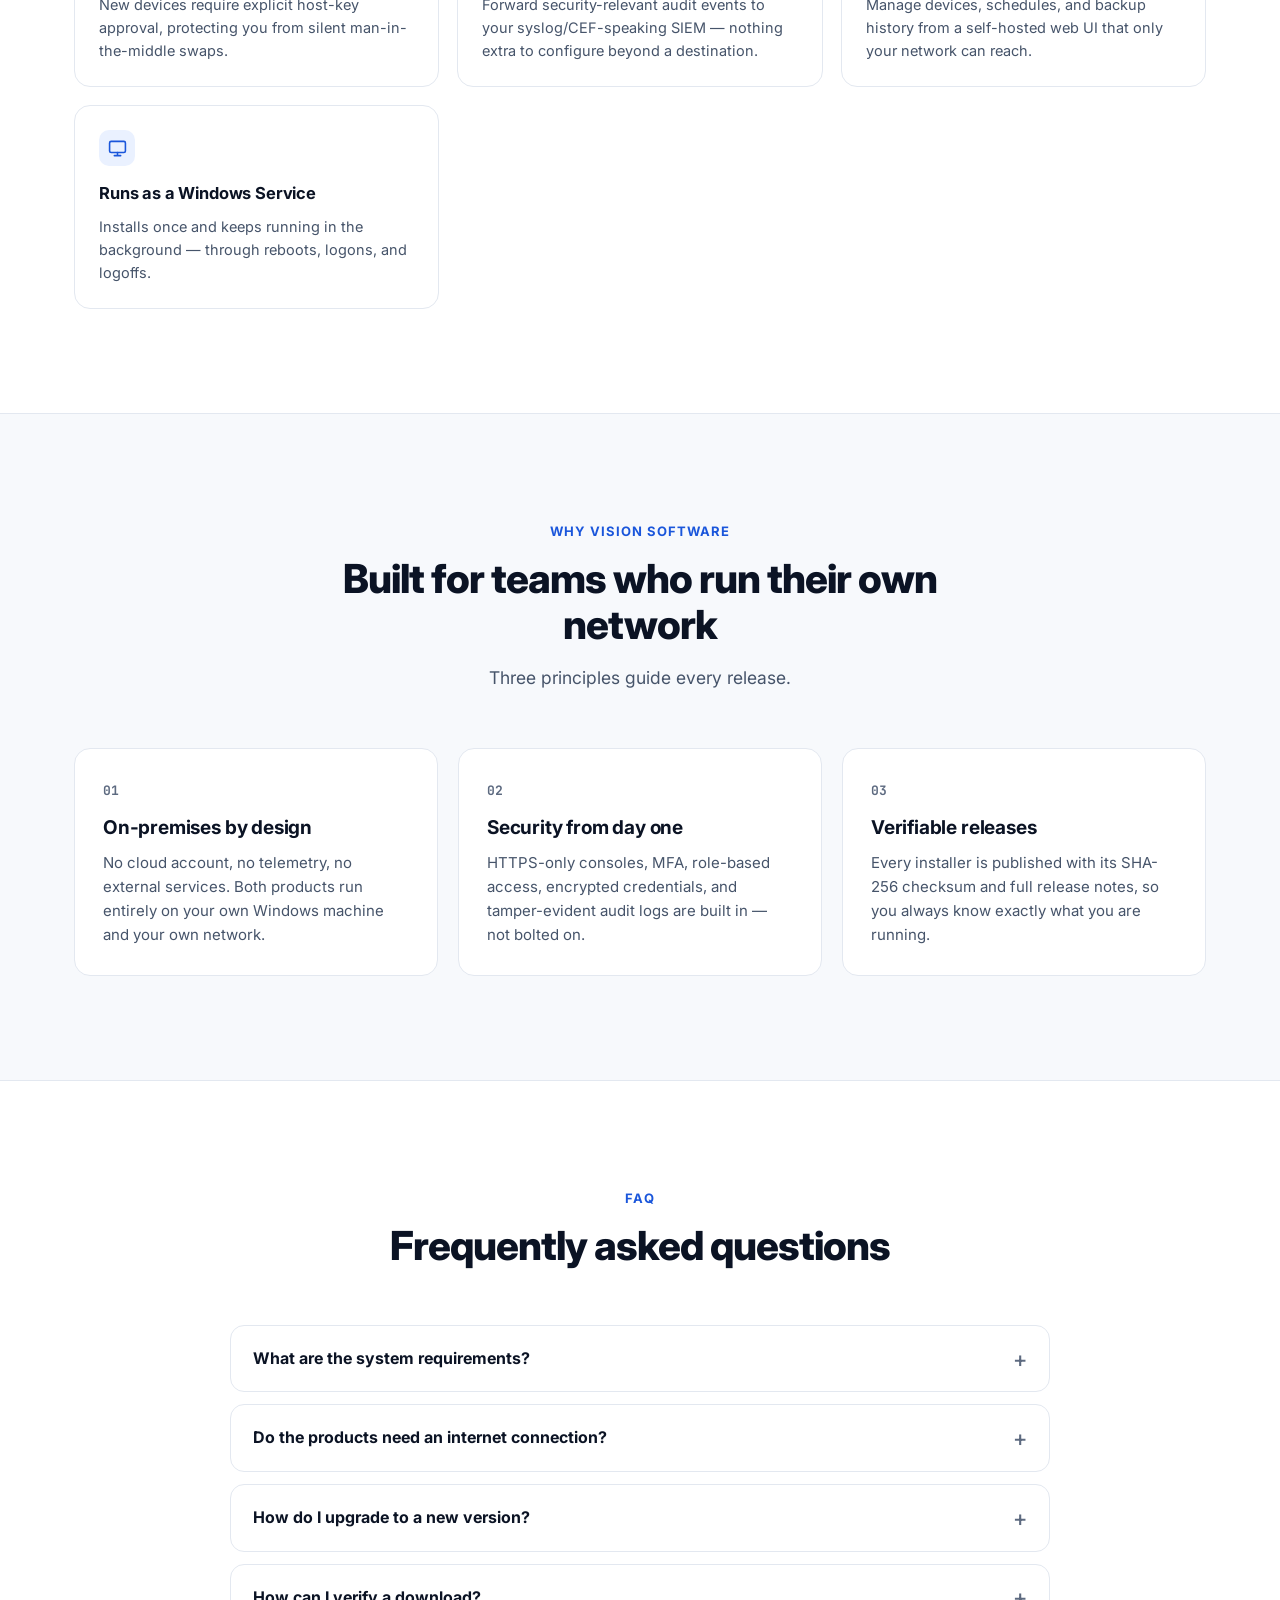
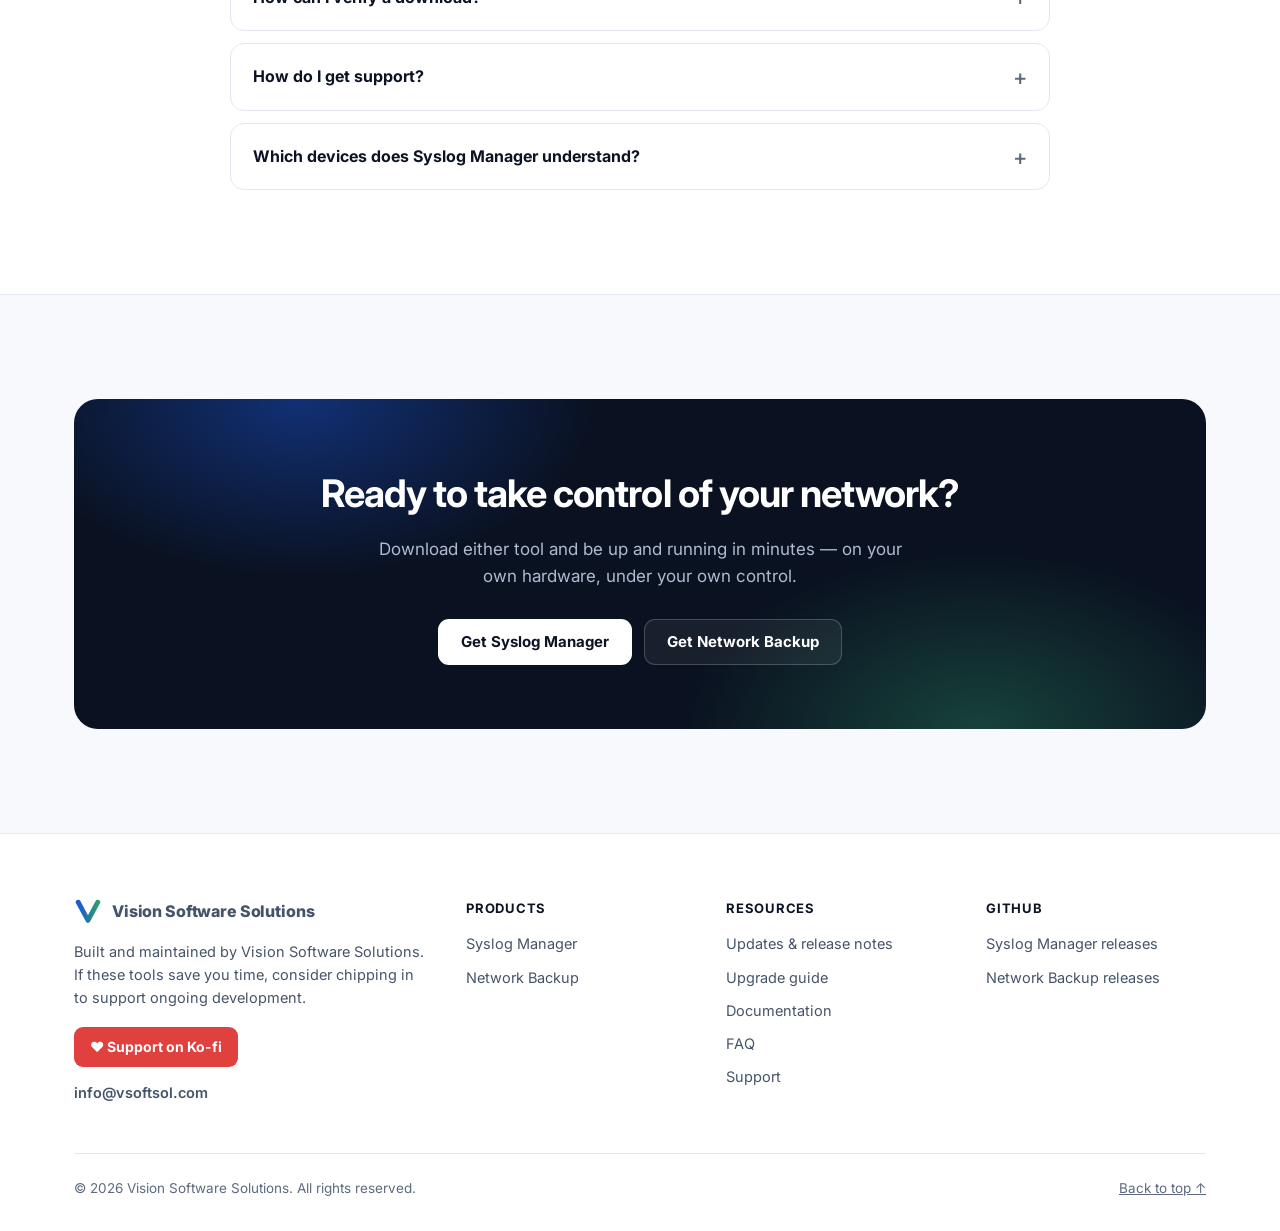
==== commit 42c121fa: "Syslog Manager v1.1.4: update download names, hashes, notes and history Co-Authored-By: Claude Sonne" ====
--- a/index.html
+++ b/index.html
@@ -76,7 +76,7 @@
       <div>
         <a class="announce" href="/updates.html#syslog-manager-latest">
           <span class="pill">New</span>
-          <span>Syslog Manager <span data-rel="syslog.version">v1.1.3</span> is out</span>
+          <span>Syslog Manager <span data-rel="syslog.version">v1.1.4</span> is out</span>
           <svg class="i" viewBox="0 0 24 24" width="14" height="14"><path d="M5 12h14m-6-6 6 6-6 6"/></svg>
         </a>
         <h1>Network visibility and recovery, <span class="grad-text">on your own servers.</span></h1>
@@ -148,7 +148,7 @@
             <li><svg class="i" viewBox="0 0 24 24"><path d="M20 6 9 17l-5-5"/></svg>Roles, TOTP MFA &amp; hash-chained audit log</li>
           </ul>
           <div class="pick-foot">
-            <span class="chip"><span data-rel="syslog.version">v1.1.3</span> · Latest</span>
+            <span class="chip"><span data-rel="syslog.version">v1.1.4</span> · Latest</span>
             <span class="go">Learn more <svg class="i" viewBox="0 0 24 24"><path d="M5 12h14m-6-6 6 6-6 6"/></svg></span>
           </div>
         </a>
@@ -191,7 +191,7 @@
           <div class="cta-row">
             <a class="btn btn-syslog" data-rel-href="syslogInstall.url" href="https://github.com/saqibtechnn/vsoftsol-syslog-manager/releases/latest">
               <svg class="i" viewBox="0 0 24 24"><path d="M12 3v12m0 0-5-5m5 5 5-5M5 21h14"/></svg>
-              New installation <span data-rel="syslog.version">v1.1.3</span>
+              New installation <span data-rel="syslog.version">v1.1.4</span>
             </a>
             <a class="btn btn-ghost" data-rel-href="syslog.url" href="https://github.com/saqibtechnn/vsoftsol-syslog-manager/releases/latest">
               Update an existing install
@@ -265,7 +265,7 @@
       </div>
 
       <div class="whatsnew reveal">
-        <div><strong>What’s new in <span data-rel="syslog.version">v1.1.3</span></strong><span>Sign-in and first-run setup pages are now properly structured for screen readers. No other application change.</span></div>
+        <div><strong>What’s new in <span data-rel="syslog.version">v1.1.4</span></strong><span>Dashboards now fill the page correctly, long lists such as the Audit log show their rows, “Recent criticals” shows only critical events, and new devices awaiting approval are announced on every dashboard.</span></div>
         <a class="btn btn-ghost btn-sm" href="/updates.html#syslog-manager-latest">Read the release notes →</a>
       </div>
     </div>
